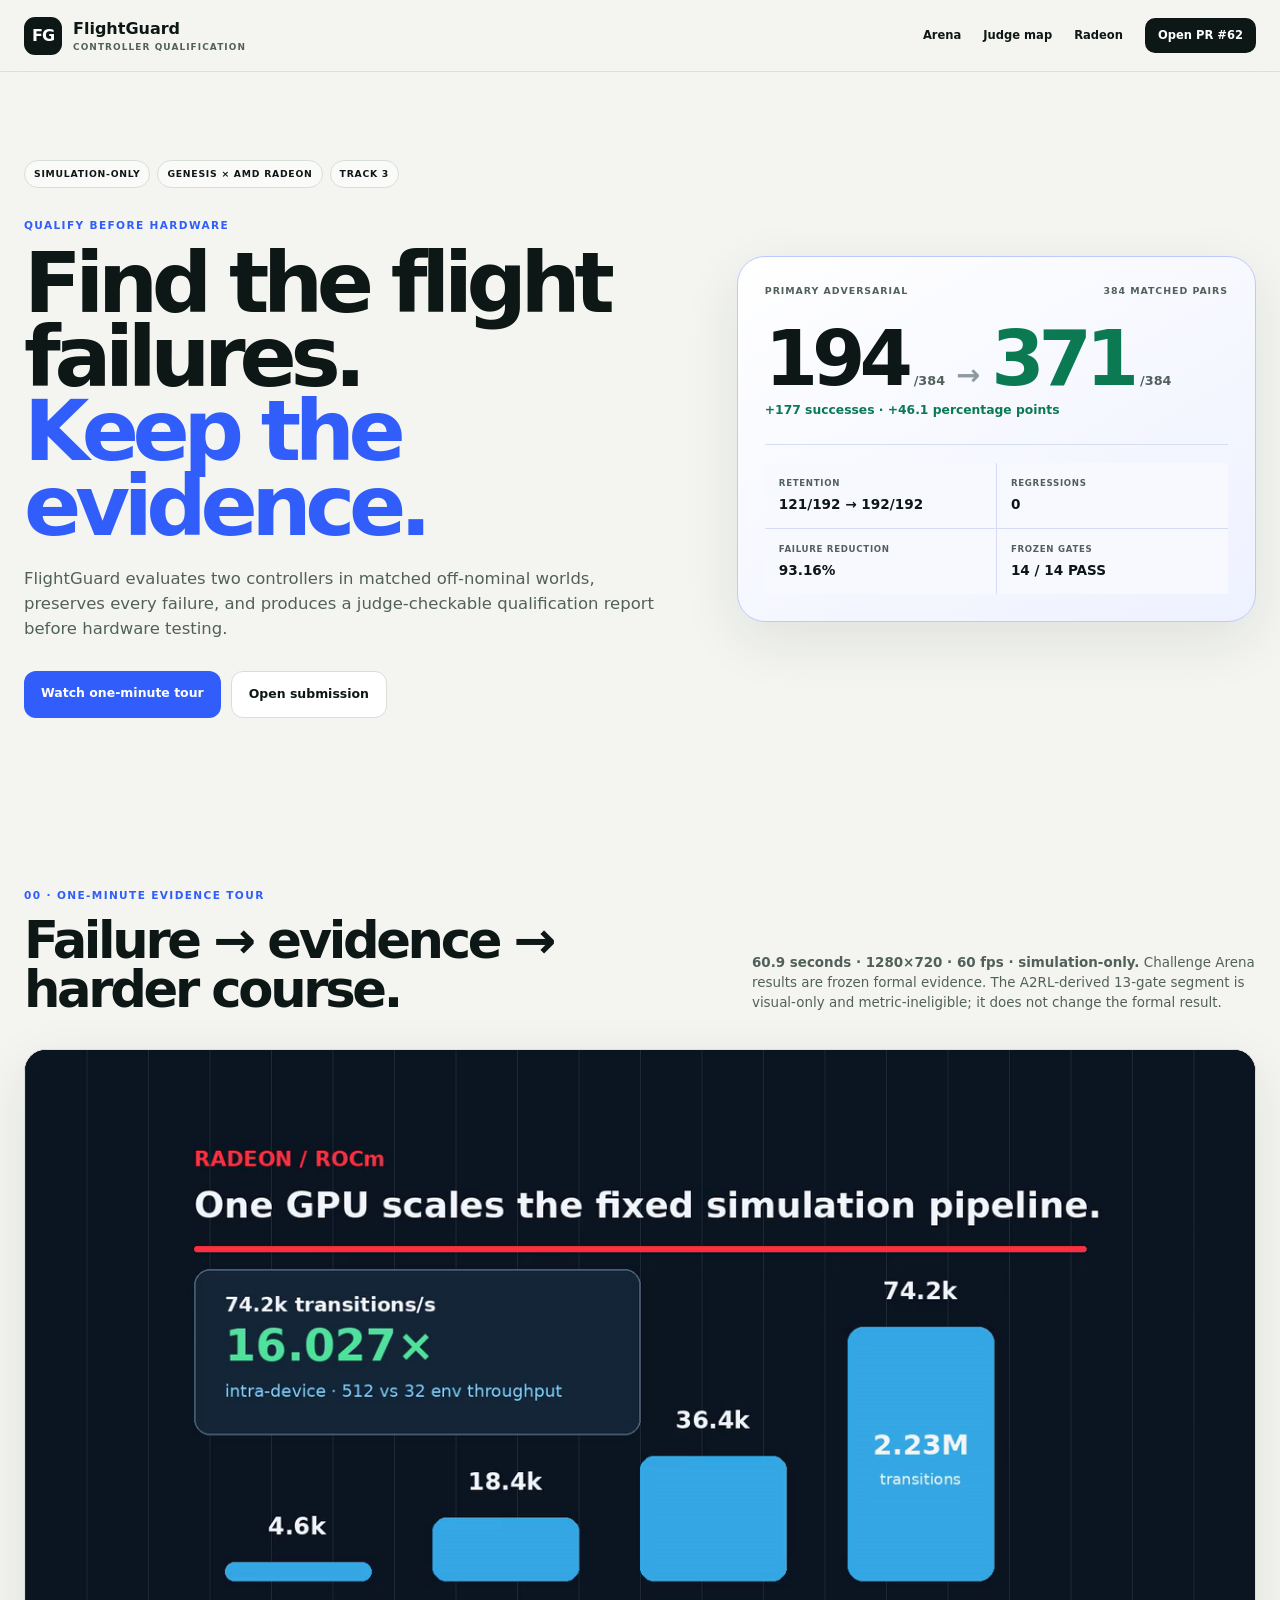
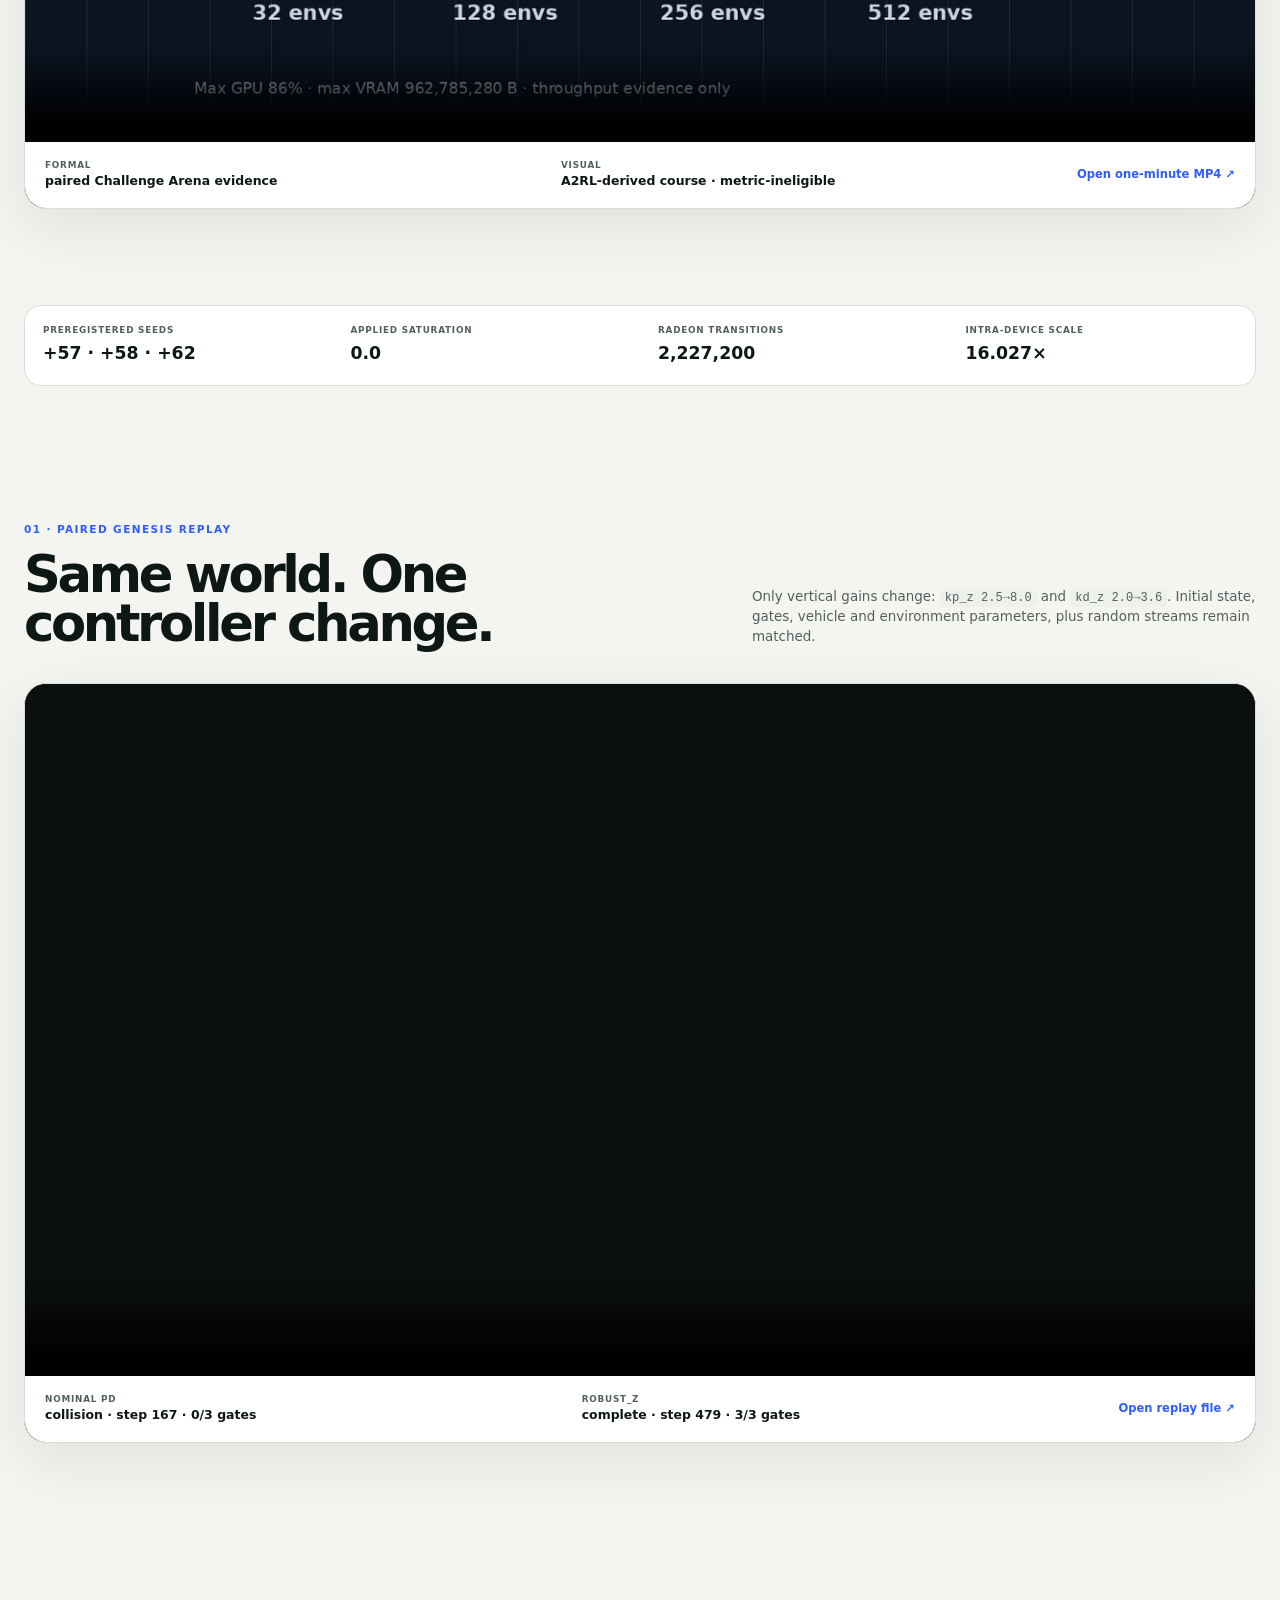
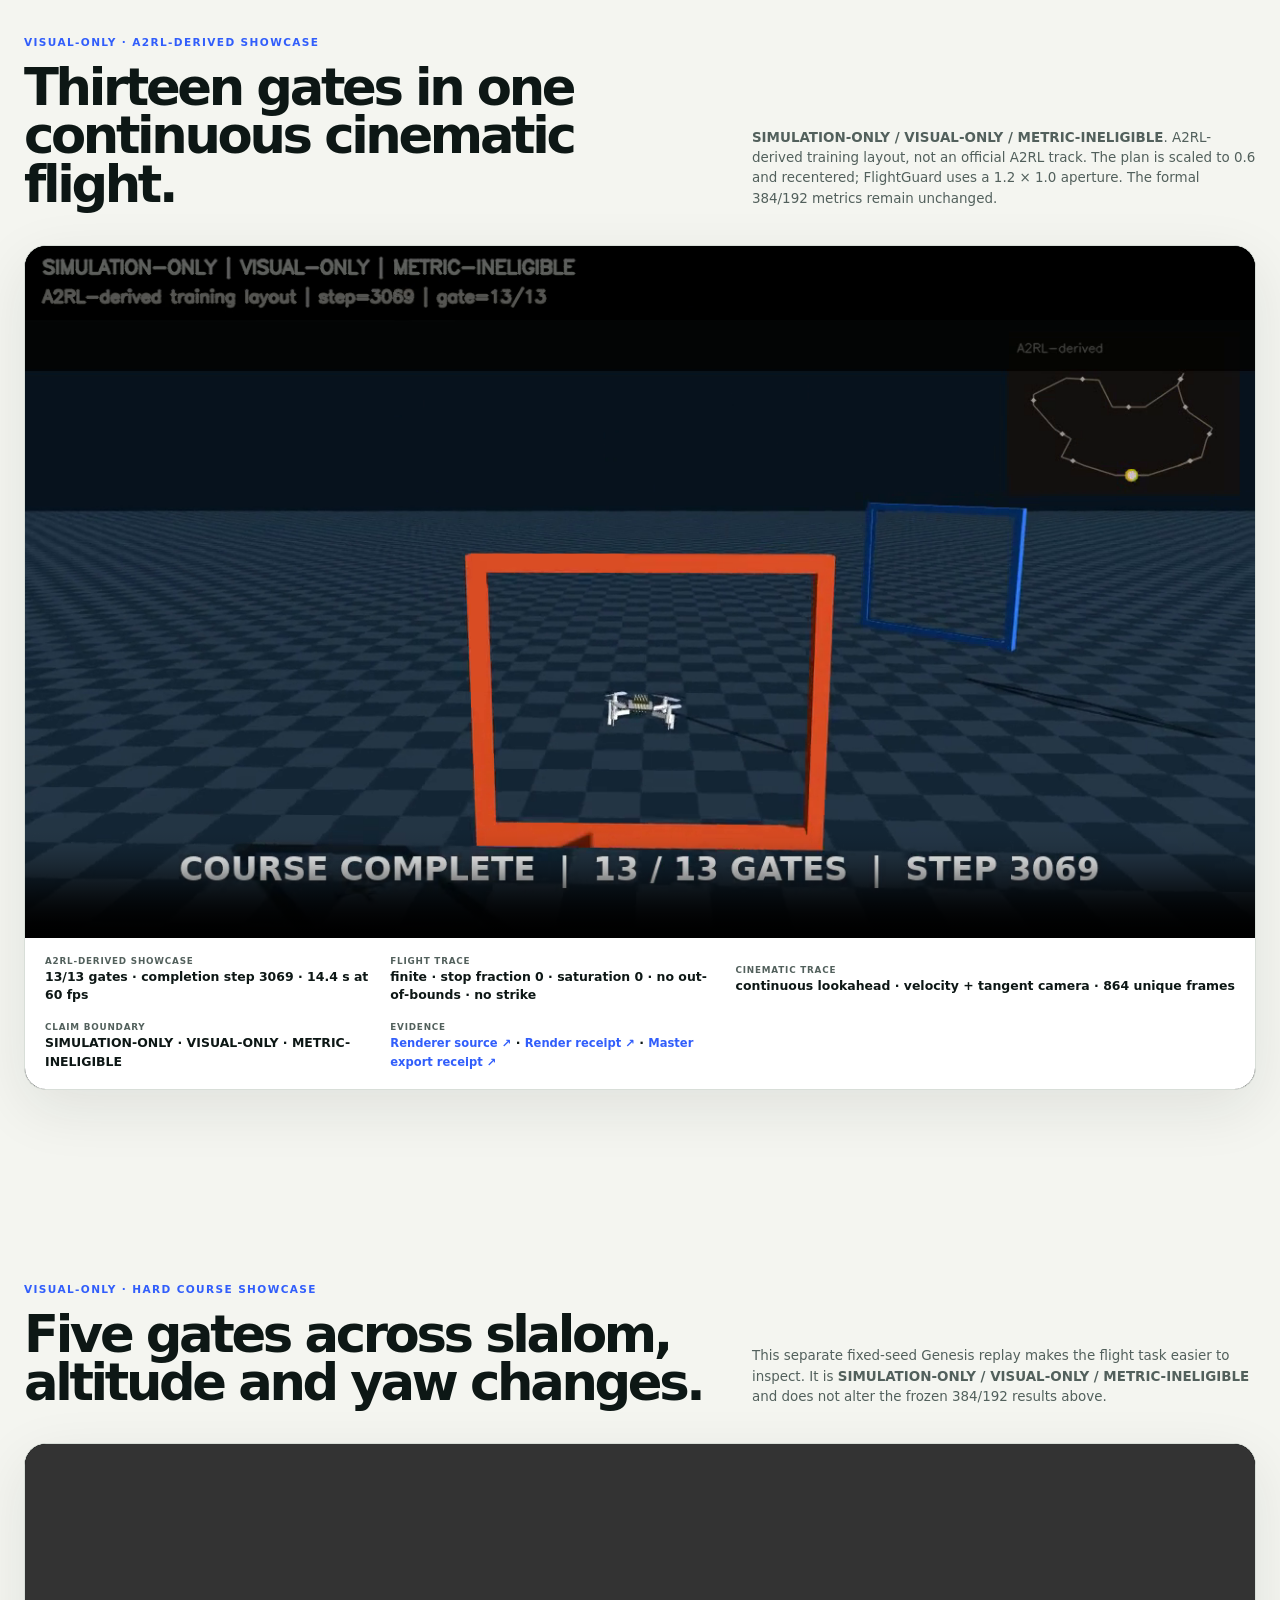
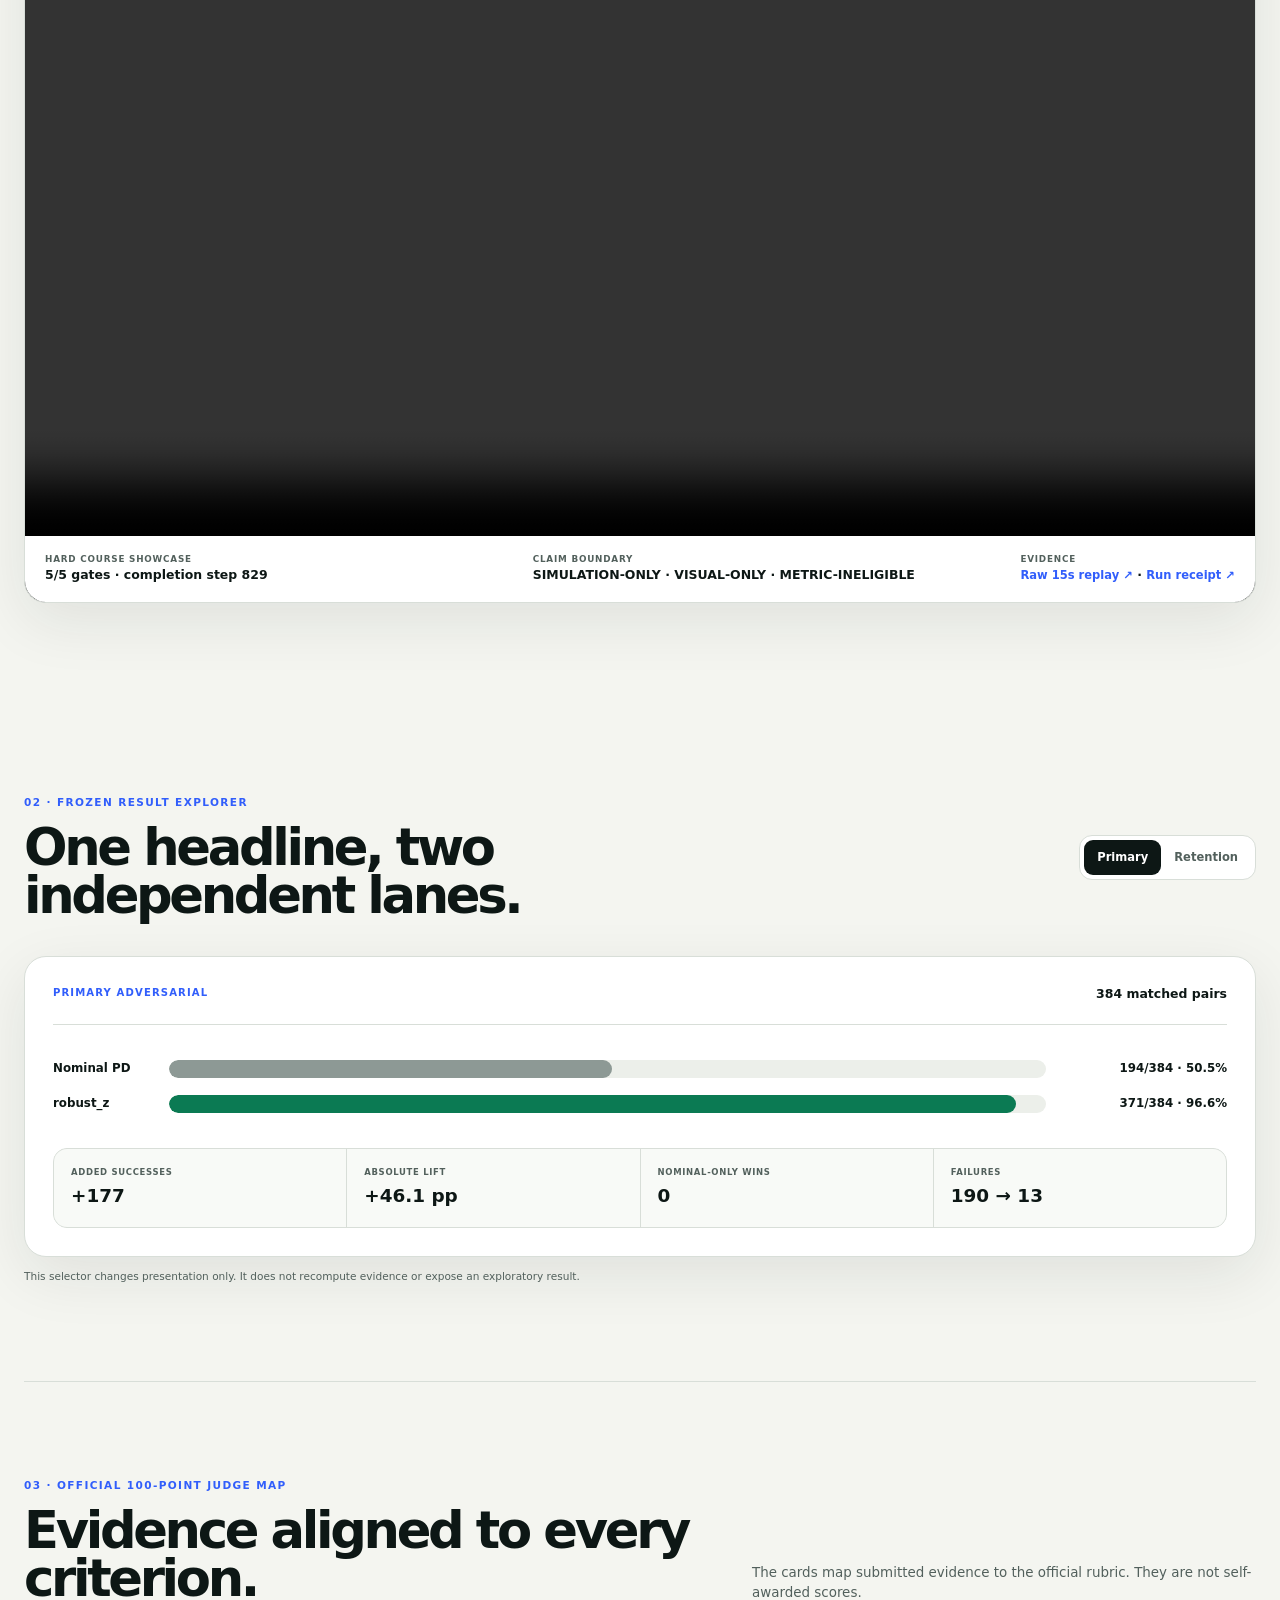
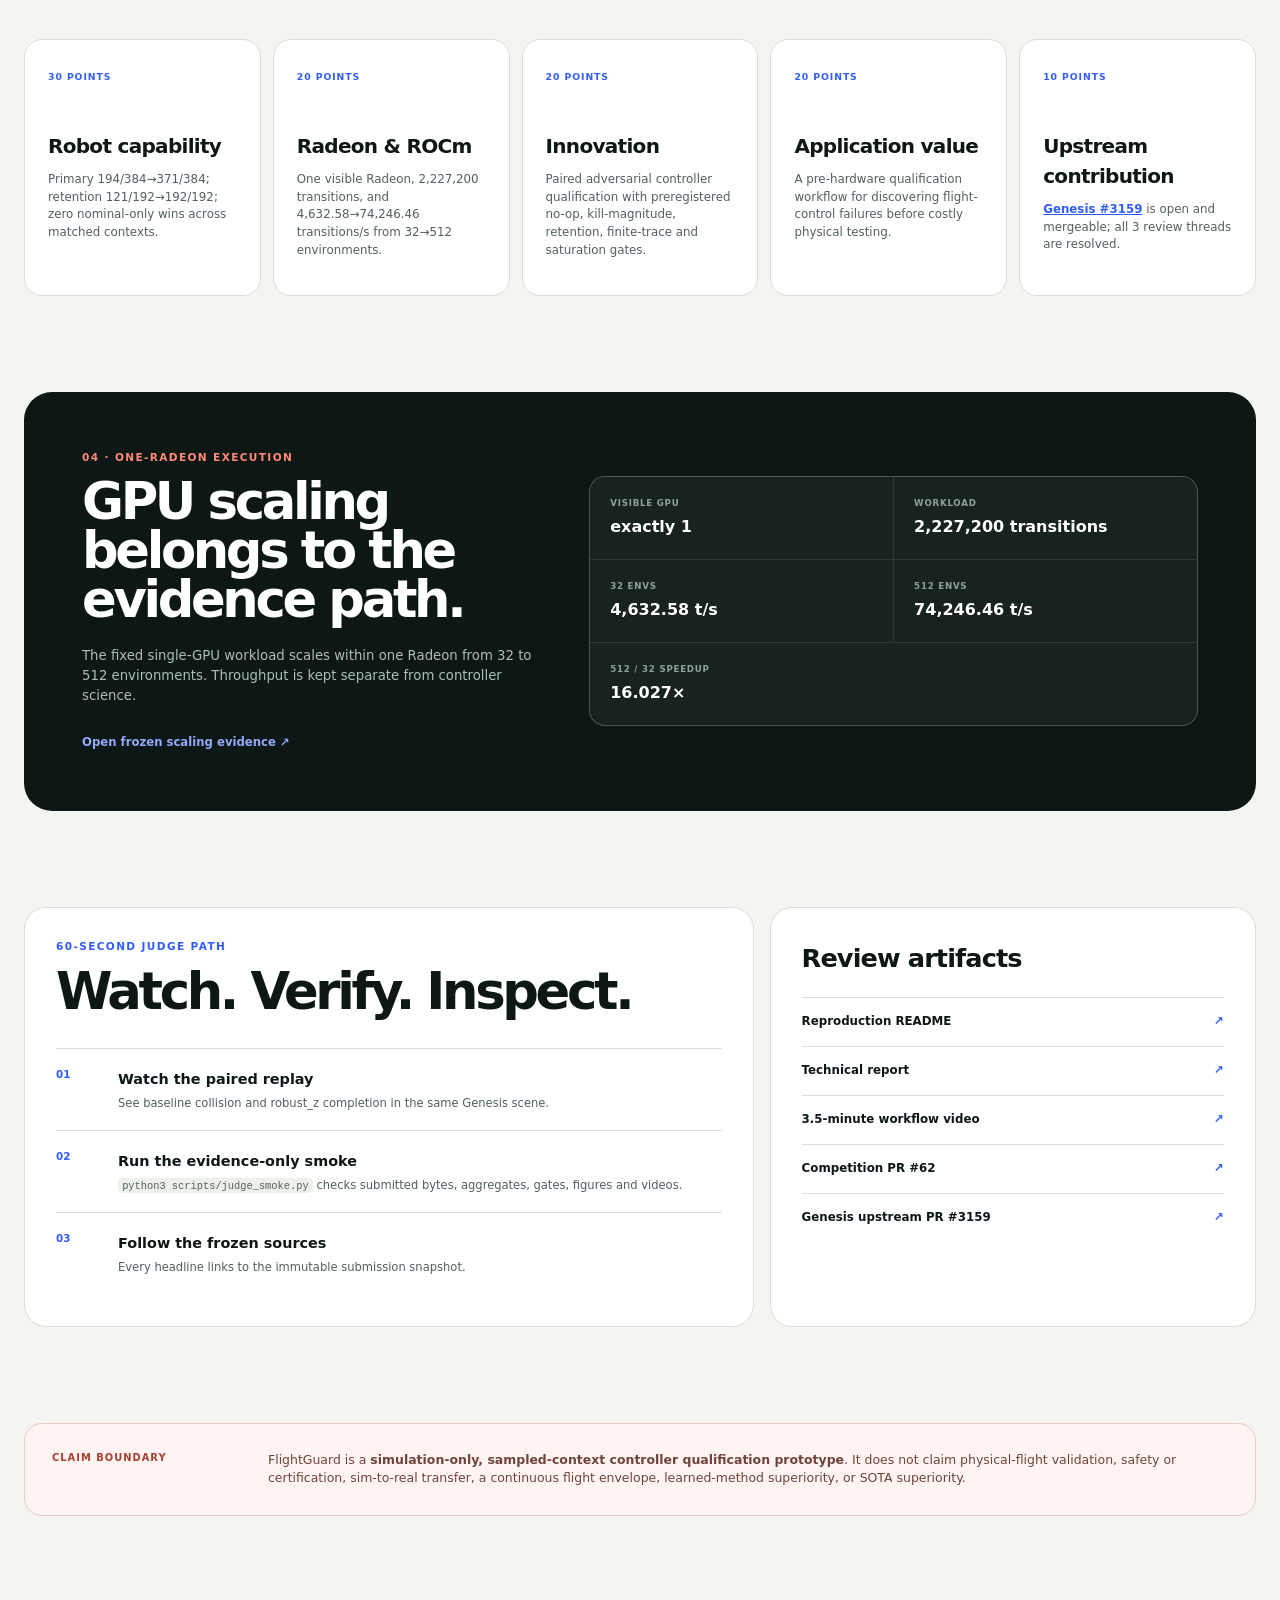
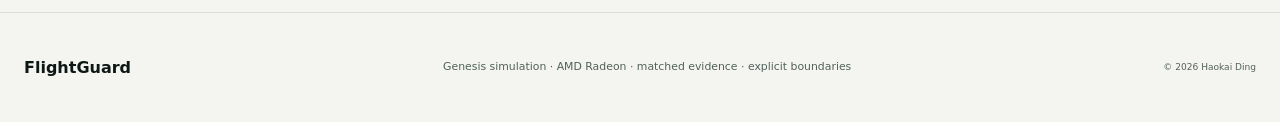
==== index.html @ e44a0277 "Remove tour label overflow and camera judder" ====
<!doctype html>
<html lang="en">
<head>
  <meta charset="utf-8">
  <meta name="viewport" content="width=device-width, initial-scale=1">
  <meta name="description" content="FlightGuard qualifies quadrotor controllers across matched off-nominal Genesis contexts on one AMD Radeon GPU.">
  <meta property="og:title" content="FlightGuard Challenge Arena">
  <meta property="og:description" content="194/384 to 371/384 primary successes, 121/192 to 192/192 retention, zero regressions.">
  <meta property="og:image" content="https://raw.githubusercontent.com/HaokaiDing/Radeon-hackathon-2026-07/8a51eeda5b6d73e1005773e0750f4bd752f0c9ac/submissions/track3-flightguard/submission/figures/challenge-arena-terminal.png">
  <title>FlightGuard Challenge Arena</title>
  <link rel="stylesheet" href="./styles.css">
</head>
<body>
  <header class="topbar">
    <a class="brand" href="#top" aria-label="FlightGuard home">
      <span class="brand-mark">FG</span>
      <span><strong>FlightGuard</strong><small>CONTROLLER QUALIFICATION</small></span>
    </a>
    <nav aria-label="Primary navigation">
      <a href="#arena">Arena</a>
      <a href="#rubric">Judge map</a>
      <a href="#radeon">Radeon</a>
      <a class="nav-cta" href="https://github.com/AMD-DEV-CONTEST/Radeon-hackathon-2026-07/pull/62">Open PR #62</a>
    </nav>
  </header>

  <main id="top">
    <section class="hero">
      <div class="hero-copy">
        <div class="pills">
          <span>SIMULATION-ONLY</span>
          <span>GENESIS × AMD RADEON</span>
          <span>TRACK 3</span>
        </div>
        <p class="eyebrow">QUALIFY BEFORE HARDWARE</p>
        <h1>Find the flight failures.<br><em>Keep the evidence.</em></h1>
        <p class="lede">FlightGuard evaluates two controllers in matched off-nominal worlds, preserves every failure, and produces a judge-checkable qualification report before hardware testing.</p>
        <div class="hero-actions">
          <a class="button primary" href="#evidence-tour">Watch one-minute tour</a>
          <a class="button secondary" href="https://github.com/AMD-DEV-CONTEST/Radeon-hackathon-2026-07/pull/62">Open submission</a>
        </div>
      </div>
      <div class="hero-score" aria-label="Headline Challenge Arena results">
        <div class="score-label"><span>PRIMARY ADVERSARIAL</span><span>384 MATCHED PAIRS</span></div>
        <div class="score-line"><strong>194</strong><span>/384</span><b aria-hidden="true">→</b><strong class="good">371</strong><span>/384</span></div>
        <div class="delta">+177 successes · +46.1 percentage points</div>
        <div class="score-grid">
          <div><span>RETENTION</span><strong>121/192 → 192/192</strong></div>
          <div><span>REGRESSIONS</span><strong>0</strong></div>
          <div><span>FAILURE REDUCTION</span><strong>93.16%</strong></div>
          <div><span>FROZEN GATES</span><strong>14 / 14 PASS</strong></div>
        </div>
      </div>
    </section>

    <section class="section arena" id="evidence-tour">
      <div class="section-head">
        <div><p class="eyebrow">00 · ONE-MINUTE EVIDENCE TOUR</p><h2>Failure → evidence → harder course.</h2></div>
        <p><strong>60.9 seconds · 1280×720 · 60 fps · simulation-only.</strong> Challenge Arena results are frozen formal evidence. The A2RL-derived 13-gate segment is visual-only and metric-ineligible; it does not change the formal result.</p>
      </div>
      <div class="video-shell">
        <video controls playsinline preload="metadata" poster="./flightguard-final-narrative-v6-poster.png">
          <source src="./flightguard-final-narrative-v6.mp4" type="video/mp4">
          Your browser cannot play this video. Use the MP4 link below.
        </video>
        <div class="video-caption">
          <div><span>FORMAL</span><strong>paired Challenge Arena evidence</strong></div>
          <div><span>VISUAL</span><strong>A2RL-derived course · metric-ineligible</strong></div>
          <a href="./flightguard-final-narrative-v6.mp4">Open one-minute MP4 ↗</a>
        </div>
      </div>
    </section>

    <section class="proof-strip" aria-label="Evidence summary">
      <div><span>PREREGISTERED SEEDS</span><strong>+57 · +58 · +62</strong></div>
      <div><span>APPLIED SATURATION</span><strong>0.0</strong></div>
      <div><span>RADEON TRANSITIONS</span><strong>2,227,200</strong></div>
      <div><span>INTRA-DEVICE SCALE</span><strong>16.027×</strong></div>
    </section>

    <section class="section arena" id="arena">
      <div class="section-head">
        <div><p class="eyebrow">01 · PAIRED GENESIS REPLAY</p><h2>Same world. One controller change.</h2></div>
        <p>Only vertical gains change: <code>kp_z 2.5→8.0</code> and <code>kd_z 2.0→3.6</code>. Initial state, gates, vehicle and environment parameters, plus random streams remain matched.</p>
      </div>
      <div class="video-shell">
        <video controls preload="metadata" poster="https://raw.githubusercontent.com/HaokaiDing/Radeon-hackathon-2026-07/8a51eeda5b6d73e1005773e0750f4bd752f0c9ac/submissions/track3-flightguard/submission/figures/challenge-arena-terminal.png">
          <source src="https://haokaiding.github.io/Radeon-hackathon-2026-07/flightguard-challenge-arena-v1-web.mp4" type="video/mp4">
          Your browser cannot play this video. Use the replay link below.
        </video>
        <div class="video-caption">
          <div><span>NOMINAL PD</span><strong>collision · step 167 · 0/3 gates</strong></div>
          <div><span>ROBUST_Z</span><strong>complete · step 479 · 3/3 gates</strong></div>
          <a href="https://github.com/HaokaiDing/Radeon-hackathon-2026-07/blob/8a51eeda5b6d73e1005773e0750f4bd752f0c9ac/submissions/track3-flightguard/submission/flightguard-challenge-arena-v1.mp4">Open replay file ↗</a>
        </div>
      </div>
    </section>

    <section class="section arena" id="a2rl-derived-showcase">
      <div class="section-head">
        <div><p class="eyebrow">VISUAL-ONLY · A2RL-DERIVED SHOWCASE</p><h2>Thirteen gates in one continuous cinematic flight.</h2></div>
        <p><strong>SIMULATION-ONLY / VISUAL-ONLY / METRIC-INELIGIBLE</strong>. A2RL-derived training layout, not an official A2RL track. The plan is scaled to 0.6 and recentered; FlightGuard uses a 1.2 × 1.0 aperture. The formal 384/192 metrics remain unchanged.</p>
      </div>
      <div class="video-shell">
        <video controls preload="metadata" poster="flightguard-a2rl-course-visual-v3-cinematic-poster.png?v=3918af4f0895">
          <source src="flightguard-a2rl-course-visual-v3-cinematic.mp4?v=125d0740a408" type="video/mp4">
          Your browser cannot play this video. Use the evidence links below.
        </video>
        <div class="video-caption">
          <div><span>A2RL-DERIVED SHOWCASE</span><strong>13/13 gates · completion step 3069 · 14.4 s at 60 fps</strong></div>
          <div><span>FLIGHT TRACE</span><strong>finite · stop fraction 0 · saturation 0 · no out-of-bounds · no strike</strong></div>
          <div><span>CINEMATIC TRACE</span><strong>continuous lookahead · velocity + tangent camera · 864 unique frames</strong></div>
          <div><span>CLAIM BOUNDARY</span><strong>SIMULATION-ONLY · VISUAL-ONLY · METRIC-INELIGIBLE</strong></div>
          <div><span>EVIDENCE</span><strong><a href="https://github.com/HaokaiDing/Radeon-hackathon-2026-07/blob/track3-faultfork/submissions/track3-flightguard/scripts/render_a2rl_cinematic_course_amd.py">Renderer source ↗</a> · <a href="https://github.com/HaokaiDing/Radeon-hackathon-2026-07/blob/track3-faultfork/submissions/track3-flightguard/submission/evidence/a2rl-course-visual-v3-render.json">Render receipt ↗</a> · <a href="https://github.com/HaokaiDing/Radeon-hackathon-2026-07/blob/track3-faultfork/submissions/track3-flightguard/submission/evidence/a2rl-course-visual-v3-master-export.json">Master export receipt ↗</a></strong></div>
        </div>
      </div>
    </section>

    <section class="section arena" id="hard-course">
      <div class="section-head">
        <div><p class="eyebrow">VISUAL-ONLY · HARD COURSE SHOWCASE</p><h2>Five gates across slalom, altitude and yaw changes.</h2></div>
        <p>This separate fixed-seed Genesis replay makes the flight task easier to inspect. It is <strong>SIMULATION-ONLY / VISUAL-ONLY / METRIC-INELIGIBLE</strong> and does not alter the frozen 384/192 results above.</p>
      </div>
      <div class="video-shell">
        <video controls preload="metadata">
          <source src="flightguard-genesis-hard-course-visual-v1-web.mp4?v=da1ffea35a8d" type="video/mp4">
          Your browser cannot play this video. Use the evidence links below.
        </video>
        <div class="video-caption">
          <div><span>HARD COURSE SHOWCASE</span><strong>5/5 gates · completion step 829</strong></div>
          <div><span>CLAIM BOUNDARY</span><strong>SIMULATION-ONLY · VISUAL-ONLY · METRIC-INELIGIBLE</strong></div>
          <div><span>EVIDENCE</span><strong><a href="https://github.com/HaokaiDing/Radeon-hackathon-2026-07/blob/2b21e8d7dd794436e5e4c1a4bd920dc09bd9185d/submissions/track3-flightguard/submission/flightguard-genesis-hard-course-visual-v1.mp4">Raw 15s replay ↗</a> · <a href="https://github.com/HaokaiDing/Radeon-hackathon-2026-07/blob/2b21e8d7dd794436e5e4c1a4bd920dc09bd9185d/submissions/track3-flightguard/submission/evidence/hard-course-visual-v1.json">Run receipt ↗</a></strong></div>
        </div>
      </div>
    </section>

    <section class="section results">
      <div class="section-head compact">
        <div><p class="eyebrow">02 · FROZEN RESULT EXPLORER</p><h2>One headline, two independent lanes.</h2></div>
        <div class="toggle" role="group" aria-label="Choose result lane">
          <button class="is-active" type="button" data-lane="primary">Primary</button>
          <button type="button" data-lane="retention">Retention</button>
        </div>
      </div>
      <div class="result-panel" aria-live="polite">
        <div class="result-title"><span id="lane-name">PRIMARY ADVERSARIAL</span><strong id="lane-contexts">384 matched pairs</strong></div>
        <div class="bar-group">
          <div class="bar-row"><span>Nominal PD</span><div class="bar"><i id="baseline-bar" style="width:50.5%"></i></div><strong id="baseline-value">194/384 · 50.5%</strong></div>
          <div class="bar-row candidate"><span>robust_z</span><div class="bar"><i id="candidate-bar" style="width:96.6%"></i></div><strong id="candidate-value">371/384 · 96.6%</strong></div>
        </div>
        <div class="result-facts">
          <div><span>ADDED SUCCESSES</span><strong id="added-value">+177</strong></div>
          <div><span>ABSOLUTE LIFT</span><strong id="lift-value">+46.1 pp</strong></div>
          <div><span>NOMINAL-ONLY WINS</span><strong id="regression-value">0</strong></div>
          <div><span>FAILURES</span><strong id="failure-value">190 → 13</strong></div>
        </div>
      </div>
      <p class="method-note">This selector changes presentation only. It does not recompute evidence or expose an exploratory result.</p>
    </section>

    <section class="section rubric" id="rubric">
      <div class="section-head">
        <div><p class="eyebrow">03 · OFFICIAL 100-POINT JUDGE MAP</p><h2>Evidence aligned to every criterion.</h2></div>
        <p>The cards map submitted evidence to the official rubric. They are not self-awarded scores.</p>
      </div>
      <div class="rubric-grid">
        <article><span>30 POINTS</span><h3>Robot capability</h3><p>Primary 194/384→371/384; retention 121/192→192/192; zero nominal-only wins across matched contexts.</p></article>
        <article><span>20 POINTS</span><h3>Radeon & ROCm</h3><p>One visible Radeon, 2,227,200 transitions, and 4,632.58→74,246.46 transitions/s from 32→512 environments.</p></article>
        <article><span>20 POINTS</span><h3>Innovation</h3><p>Paired adversarial controller qualification with preregistered no-op, kill-magnitude, retention, finite-trace and saturation gates.</p></article>
        <article><span>20 POINTS</span><h3>Application value</h3><p>A pre-hardware qualification workflow for discovering flight-control failures before costly physical testing.</p></article>
        <article><span>10 POINTS</span><h3>Upstream contribution</h3><p><a href="https://github.com/Genesis-Embodied-AI/genesis-world/pull/3159">Genesis #3159</a> is open and mergeable; all 3 review threads are resolved.</p></article>
      </div>
    </section>

    <section class="section radeon" id="radeon">
      <div class="radeon-copy">
        <p class="eyebrow">04 · ONE-RADEON EXECUTION</p>
        <h2>GPU scaling belongs to the evidence path.</h2>
        <p>The fixed single-GPU workload scales within one Radeon from 32 to 512 environments. Throughput is kept separate from controller science.</p>
        <a class="text-link" href="https://github.com/HaokaiDing/Radeon-hackathon-2026-07/blob/8a51eeda5b6d73e1005773e0750f4bd752f0c9ac/submissions/track3-flightguard/submission/evidence/radeon-formal-scaling.json">Open frozen scaling evidence ↗</a>
      </div>
      <div class="radeon-grid">
        <div><span>VISIBLE GPU</span><strong>exactly 1</strong></div>
        <div><span>WORKLOAD</span><strong>2,227,200 transitions</strong></div>
        <div><span>32 ENVS</span><strong>4,632.58 t/s</strong></div>
        <div><span>512 ENVS</span><strong>74,246.46 t/s</strong></div>
        <div class="wide"><span>512 / 32 SPEEDUP</span><strong>16.027×</strong></div>
      </div>
    </section>

    <section class="section judge">
      <div class="judge-card">
        <p class="eyebrow">60-SECOND JUDGE PATH</p>
        <h2>Watch. Verify. Inspect.</h2>
        <ol>
          <li><span>01</span><div><strong>Watch the paired replay</strong><p>See baseline collision and robust_z completion in the same Genesis scene.</p></div></li>
          <li><span>02</span><div><strong>Run the evidence-only smoke</strong><p><code>python3 scripts/judge_smoke.py</code> checks submitted bytes, aggregates, gates, figures and videos.</p></div></li>
          <li><span>03</span><div><strong>Follow the frozen sources</strong><p>Every headline links to the immutable submission snapshot.</p></div></li>
        </ol>
      </div>
      <div class="links-card">
        <h3>Review artifacts</h3>
        <a href="https://github.com/HaokaiDing/Radeon-hackathon-2026-07/blob/8a51eeda5b6d73e1005773e0750f4bd752f0c9ac/submissions/track3-flightguard/README.md"><span>Reproduction README</span><b>↗</b></a>
        <a href="https://github.com/HaokaiDing/Radeon-hackathon-2026-07/blob/8a51eeda5b6d73e1005773e0750f4bd752f0c9ac/submissions/track3-flightguard/docs/technical-report.md"><span>Technical report</span><b>↗</b></a>
        <a href="https://github.com/HaokaiDing/Radeon-hackathon-2026-07/blob/8a51eeda5b6d73e1005773e0750f4bd752f0c9ac/submissions/track3-flightguard/submission/flightguard-challenge-arena-workflow-demo-v3.mp4"><span>3.5-minute workflow video</span><b>↗</b></a>
        <a href="https://github.com/AMD-DEV-CONTEST/Radeon-hackathon-2026-07/pull/62"><span>Competition PR #62</span><b>↗</b></a>
        <a href="https://github.com/Genesis-Embodied-AI/genesis-world/pull/3159"><span>Genesis upstream PR #3159</span><b>↗</b></a>
      </div>
    </section>

    <section class="boundary">
      <span>CLAIM BOUNDARY</span>
      <p>FlightGuard is a <strong>simulation-only, sampled-context controller qualification prototype</strong>. It does not claim physical-flight validation, safety or certification, sim-to-real transfer, a continuous flight envelope, learned-method superiority, or SOTA superiority.</p>
    </section>
  </main>

  <footer><strong>FlightGuard</strong><span>Genesis simulation · AMD Radeon · matched evidence · explicit boundaries</span><small>© <span id="year">2026</span> Haokai Ding</small></footer>
  <script src="./app.js"></script>
</body>
</html>
---- styles.css ----
:root {
  --ink:#0d1715; --muted:#52605c; --paper:#f4f5f0; --card:#fff;
  --line:#d8ded8; --blue:#315efb; --blue-soft:#e7ecff;
  --green:#0b7a53; --green-soft:#dff5e9; --coral:#eb5a46;
  --radius:22px; --shadow:0 18px 60px rgba(18,36,31,.09);
}
*{box-sizing:border-box}
html{scroll-behavior:smooth}
body{margin:0;background:var(--paper);color:var(--ink);font-family:Inter,ui-sans-serif,system-ui,-apple-system,BlinkMacSystemFont,"Segoe UI",sans-serif;line-height:1.5}
a{color:inherit}
.topbar{position:sticky;z-index:20;top:0;display:flex;align-items:center;justify-content:space-between;min-height:72px;padding:0 max(24px,calc((100vw - 1240px)/2));border-bottom:1px solid rgba(13,23,21,.1);background:rgba(244,245,240,.9);backdrop-filter:blur(18px)}
.brand{display:flex;gap:11px;align-items:center;text-decoration:none}
.brand-mark{display:grid;width:38px;height:38px;place-items:center;border-radius:11px;background:var(--ink);color:#fff;font-weight:900;letter-spacing:-.06em}
.brand strong,.brand small{display:block}.brand small{color:var(--muted);font-size:.56rem;font-weight:800;letter-spacing:.12em}
nav{display:flex;gap:22px;align-items:center}nav a{text-decoration:none;font-size:.72rem;font-weight:750}
.nav-cta{padding:9px 13px;border-radius:10px;background:var(--ink);color:#fff}
main{overflow:hidden}
.hero{display:grid;grid-template-columns:1.12fr .88fr;gap:52px;align-items:center;width:min(1240px,calc(100% - 48px));min-height:660px;margin:auto;padding:88px 0 74px}
.pills{display:flex;flex-wrap:wrap;gap:7px;margin-bottom:30px}.pills span{padding:6px 9px;border:1px solid var(--line);border-radius:999px;background:rgba(255,255,255,.56);font-size:.58rem;font-weight:850;letter-spacing:.08em}
.eyebrow{margin:0 0 12px;color:var(--blue);font-size:.66rem;font-weight:900;letter-spacing:.13em}
h1,h2,h3,p{margin-top:0}h1{max-width:850px;margin-bottom:24px;font-size:clamp(3.5rem,6.6vw,6.8rem);letter-spacing:-.075em;line-height:.88}h1 em{color:var(--blue);font-style:normal}
h2{margin-bottom:0;font-size:clamp(2.25rem,4vw,4.5rem);letter-spacing:-.065em;line-height:.95}h3{letter-spacing:-.035em}
.lede{max-width:640px;color:var(--muted);font-size:1.03rem}.hero-actions{display:flex;flex-wrap:wrap;gap:10px;margin-top:30px}.button{padding:13px 17px;border-radius:12px;text-decoration:none;font-size:.78rem;font-weight:850}.primary{background:var(--blue);color:#fff}.secondary{border:1px solid var(--line);background:#fff}
.hero-score{padding:27px;border:1px solid #bdc8ff;border-radius:28px;background:linear-gradient(150deg,#fff,#eef1ff);box-shadow:var(--shadow)}
.score-label{display:flex;justify-content:space-between;color:var(--muted);font-size:.59rem;font-weight:850;letter-spacing:.1em}
.score-line{display:flex;gap:7px;align-items:baseline;margin:30px 0 4px}.score-line strong{font-size:clamp(3.4rem,6vw,5.5rem);letter-spacing:-.08em;line-height:.8}.score-line span{color:var(--muted);font-size:.8rem;font-weight:800}.score-line b{margin:0 4px;color:#8f9aa0;font-size:1.8rem}.score-line .good{color:var(--green)}
.delta{padding-bottom:24px;border-bottom:1px solid #d7dcf5;color:var(--green);font-size:.77rem;font-weight:850}.score-grid{display:grid;grid-template-columns:1fr 1fr;gap:1px;margin-top:18px;background:#d7dcf5}.score-grid div{padding:14px;background:#f8f9ff}.score-grid span,.score-grid strong{display:block}.score-grid span{color:var(--muted);font-size:.54rem;font-weight:850;letter-spacing:.08em}.score-grid strong{margin-top:4px;font-size:.85rem}
.proof-strip{display:grid;grid-template-columns:repeat(4,1fr);width:min(1240px,calc(100% - 48px));margin:0 auto 40px;overflow:hidden;border:1px solid var(--line);border-radius:17px;background:var(--line)}.proof-strip div{padding:18px;background:#fff}.proof-strip span,.proof-strip strong{display:block}.proof-strip span{color:var(--muted);font-size:.55rem;font-weight:850;letter-spacing:.09em}.proof-strip strong{margin-top:4px;font-size:1.08rem}
.section{width:min(1240px,calc(100% - 48px));margin:auto;padding:96px 0}.section-head{display:grid;grid-template-columns:1.15fr .85fr;gap:46px;align-items:end;margin-bottom:36px}.section-head>p{margin:0;color:var(--muted);font-size:.84rem}.section-head.compact{align-items:center}
.video-shell{overflow:hidden;border:1px solid var(--line);border-radius:var(--radius);background:#111;box-shadow:var(--shadow)}video{display:block;width:100%;aspect-ratio:16/9;background:#0b0f0e}.video-caption{display:grid;grid-template-columns:1fr 1fr auto;gap:16px;align-items:center;padding:17px 20px;background:#fff}.video-caption span,.video-caption strong{display:block}.video-caption span{color:var(--muted);font-size:.55rem;font-weight:850;letter-spacing:.09em}.video-caption strong{font-size:.78rem}.video-caption a{color:var(--blue);font-size:.72rem;font-weight:850;text-decoration:none}
.toggle{display:flex;justify-self:end;padding:4px;border:1px solid var(--line);border-radius:13px;background:#fff}.toggle button{padding:9px 13px;border:0;border-radius:9px;background:transparent;color:var(--muted);cursor:pointer;font:inherit;font-size:.72rem;font-weight:850}.toggle button.is-active{background:var(--ink);color:#fff}
.result-panel{padding:28px;border:1px solid var(--line);border-radius:var(--radius);background:#fff;box-shadow:var(--shadow)}.result-title{display:flex;justify-content:space-between;padding-bottom:20px;border-bottom:1px solid var(--line)}.result-title span{color:var(--blue);font-size:.63rem;font-weight:900;letter-spacing:.11em}.result-title strong{font-size:.78rem}
.bar-group{display:grid;gap:17px;padding:35px 0}.bar-row{display:grid;grid-template-columns:100px 1fr 165px;gap:16px;align-items:center}.bar-row>span{font-size:.74rem;font-weight:800}.bar-row>strong{text-align:right;font-size:.74rem}.bar{height:18px;overflow:hidden;border-radius:999px;background:#ecefea}.bar i{display:block;height:100%;border-radius:inherit;background:#8d9995;transition:width .3s ease}.bar-row.candidate i{background:var(--green)}
.result-facts{display:grid;grid-template-columns:repeat(4,1fr);gap:1px;overflow:hidden;border:1px solid var(--line);border-radius:14px;background:var(--line)}.result-facts div{padding:17px;background:#f8faf7}.result-facts span,.result-facts strong{display:block}.result-facts span{color:var(--muted);font-size:.53rem;font-weight:850;letter-spacing:.08em}.result-facts strong{margin-top:4px;font-size:1.15rem}.method-note{margin:12px 0 0;color:var(--muted);font-size:.66rem}
.rubric{border-top:1px solid var(--line)}.rubric-grid{display:grid;grid-template-columns:repeat(10,1fr);gap:12px}.rubric-grid article{grid-column:span 2;min-height:255px;padding:23px;border:1px solid var(--line);border-radius:18px;background:#fff}.rubric-grid span{color:var(--blue);font-size:.58rem;font-weight:900;letter-spacing:.1em}.rubric-grid h3{margin:44px 0 10px;font-size:1.25rem}.rubric-grid p{color:var(--muted);font-size:.74rem}.rubric-grid a{color:var(--blue);font-weight:800}
.radeon{display:grid;grid-template-columns:.86fr 1.14fr;gap:48px;align-items:center;padding:58px;border-radius:28px;background:var(--ink);color:#fff}.radeon .eyebrow{color:#ff8b76}.radeon-copy>p:not(.eyebrow){margin:23px 0;color:#aebeba;font-size:.83rem}.text-link{color:#92aafa;font-size:.73rem;font-weight:850;text-decoration:none}.radeon-grid{display:grid;grid-template-columns:1fr 1fr;gap:1px;overflow:hidden;border:1px solid rgba(255,255,255,.15);border-radius:16px;background:rgba(255,255,255,.14)}.radeon-grid div{padding:20px;background:#182320}.radeon-grid .wide{grid-column:1/-1}.radeon-grid span,.radeon-grid strong{display:block}.radeon-grid span{color:#8fa19c;font-size:.54rem;font-weight:850;letter-spacing:.09em}.radeon-grid strong{margin-top:5px;font-size:1rem}
.judge{display:grid;grid-template-columns:1.2fr .8fr;gap:16px}.judge-card,.links-card{padding:31px;border:1px solid var(--line);border-radius:var(--radius);background:#fff}.judge-card ol{display:grid;gap:0;margin:32px 0 0;padding:0;list-style:none}.judge-card li{display:grid;grid-template-columns:48px 1fr;gap:14px;padding:18px 0;border-top:1px solid var(--line)}.judge-card li>span{color:var(--blue);font-size:.65rem;font-weight:900}.judge-card li strong{font-size:.9rem}.judge-card li p{margin:4px 0 0;color:var(--muted);font-size:.72rem}.links-card{display:flex;flex-direction:column}.links-card h3{margin-bottom:20px;font-size:1.6rem}.links-card a{display:flex;justify-content:space-between;padding:15px 0;border-top:1px solid var(--line);font-size:.74rem;font-weight:800;text-decoration:none}.links-card b{color:var(--blue)}
.boundary{display:grid;grid-template-columns:180px 1fr;gap:36px;width:min(1240px,calc(100% - 48px));margin:0 auto 96px;padding:27px;border:1px solid #ecc9c2;border-radius:18px;background:#fff4f1}.boundary>span{color:#a74132;font-size:.62rem;font-weight:900;letter-spacing:.1em}.boundary p{margin:0;color:#6f443c;font-size:.78rem}
footer{display:flex;gap:24px;align-items:center;justify-content:space-between;min-height:110px;padding:0 max(24px,calc((100vw - 1240px)/2));border-top:1px solid var(--line);color:var(--muted);font-size:.68rem}footer strong{color:var(--ink);font-size:1rem}
code{padding:.15em .4em;border-radius:5px;background:#edf0eb;font-family:ui-monospace,SFMono-Regular,Menlo,monospace;font-size:.9em}
@media(max-width:980px){.hero,.section-head,.radeon{grid-template-columns:1fr}.hero{gap:34px}.rubric-grid{grid-template-columns:repeat(2,1fr)}.rubric-grid article{grid-column:auto}.proof-strip{grid-template-columns:1fr 1fr}.radeon{padding:38px}.video-caption{grid-template-columns:1fr 1fr}.video-caption a{grid-column:1/-1}.judge{grid-template-columns:1fr}}
@media(max-width:680px){.topbar{position:static;padding:15px 18px}.topbar nav>a:not(.nav-cta){display:none}.hero,.section,.proof-strip,.boundary{width:min(100% - 28px,1240px)}.hero{min-height:auto;padding:65px 0 48px}h1{font-size:clamp(3.1rem,16vw,5rem)}.score-line strong{font-size:3.3rem}.score-grid,.proof-strip,.result-facts,.rubric-grid,.radeon-grid{grid-template-columns:1fr}.video-caption,.judge,.boundary{grid-template-columns:1fr}.bar-row{grid-template-columns:82px 1fr}.bar-row>strong{grid-column:2;text-align:left}.section{padding:70px 0}.radeon{padding:26px}.rubric-grid article{min-height:210px}.rubric-grid h3{margin-top:25px}.result-title{display:grid;gap:5px}footer{display:grid;padding:28px 18px}}
@media(prefers-reduced-motion:reduce){*{scroll-behavior:auto!important;transition:none!important}}
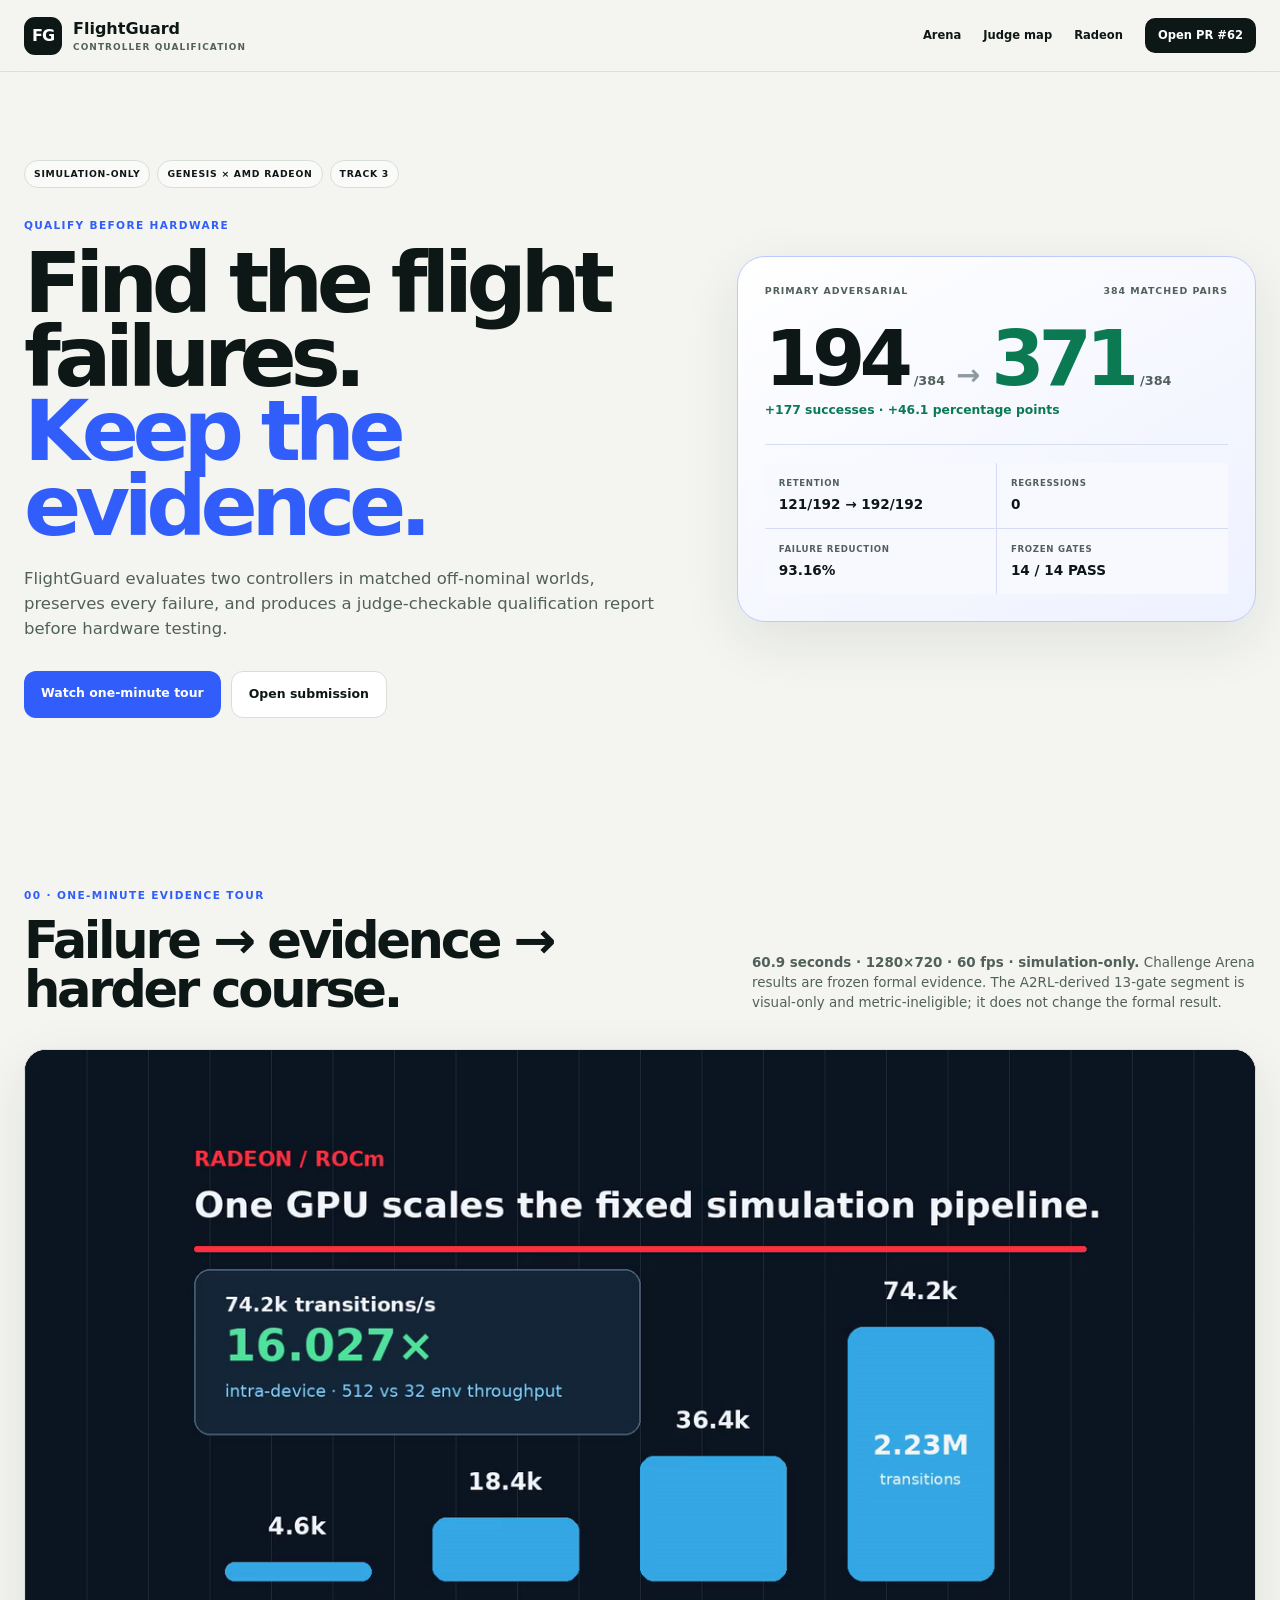
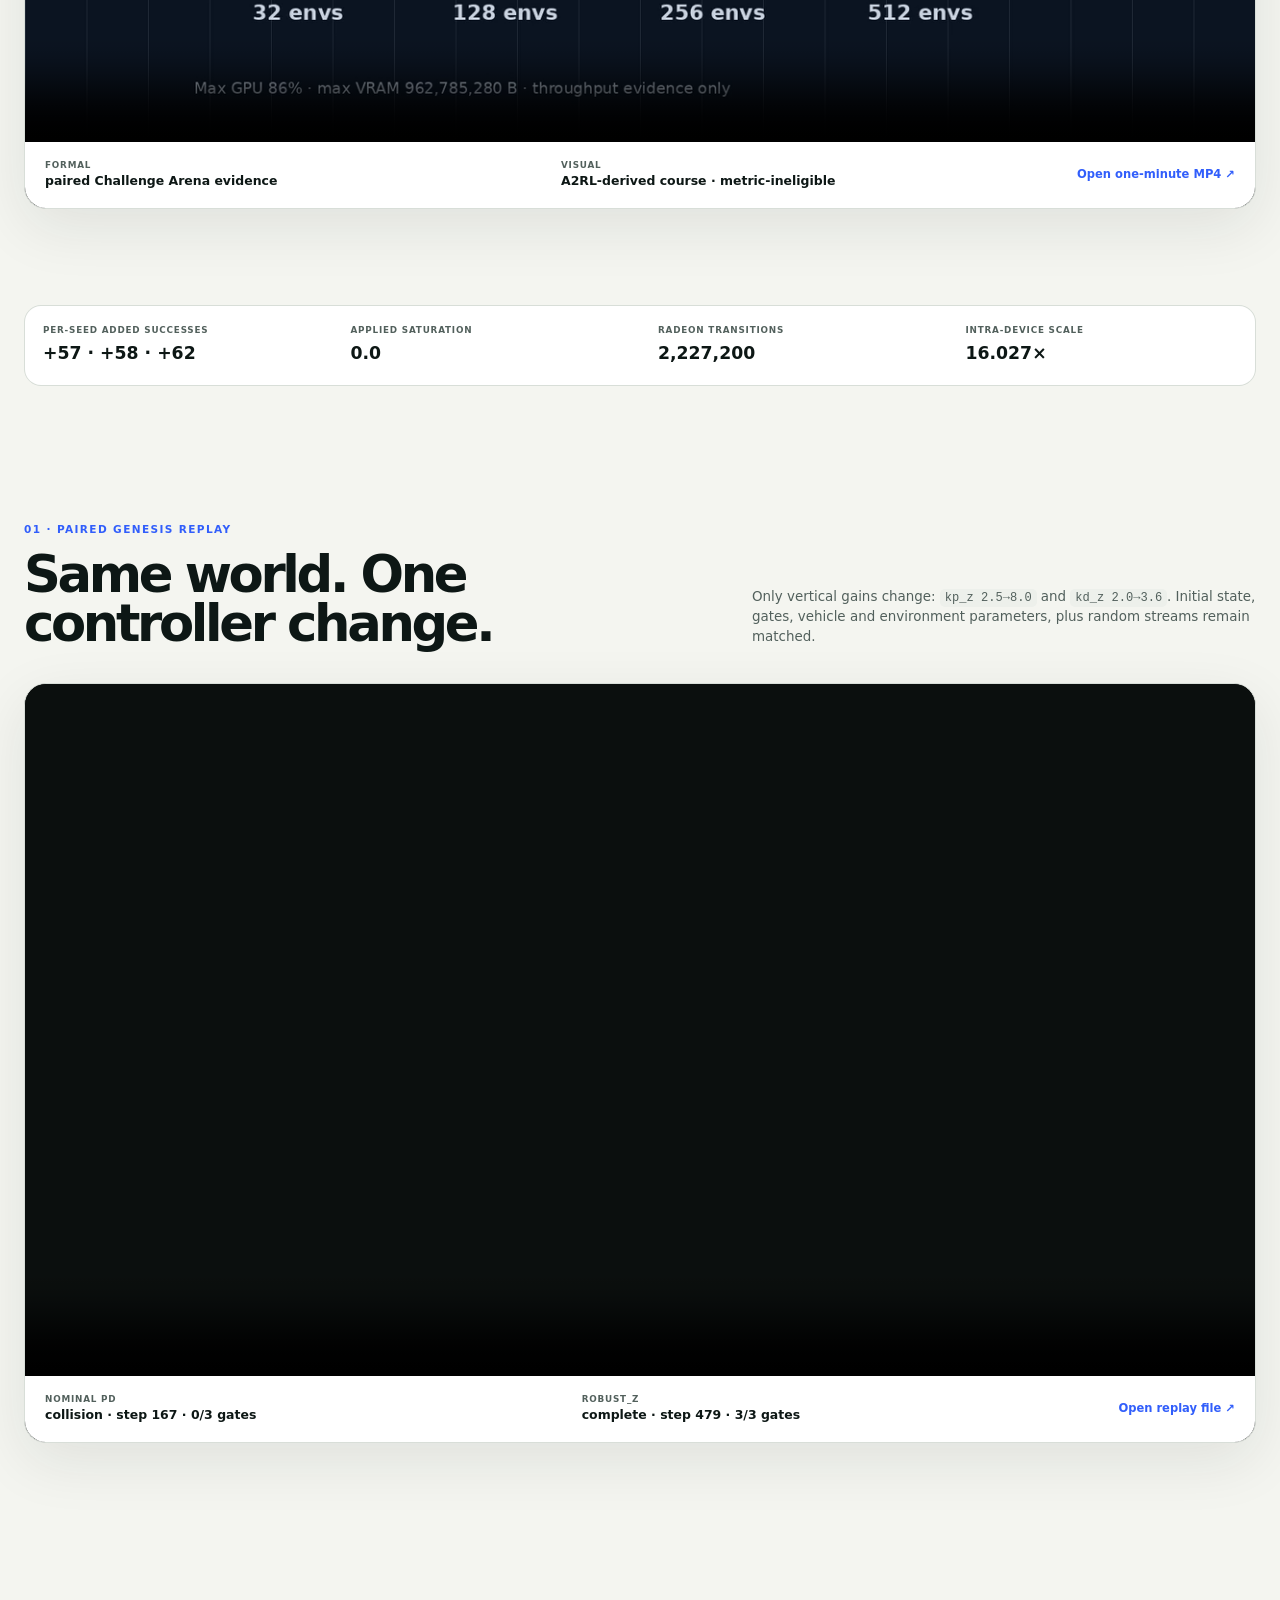
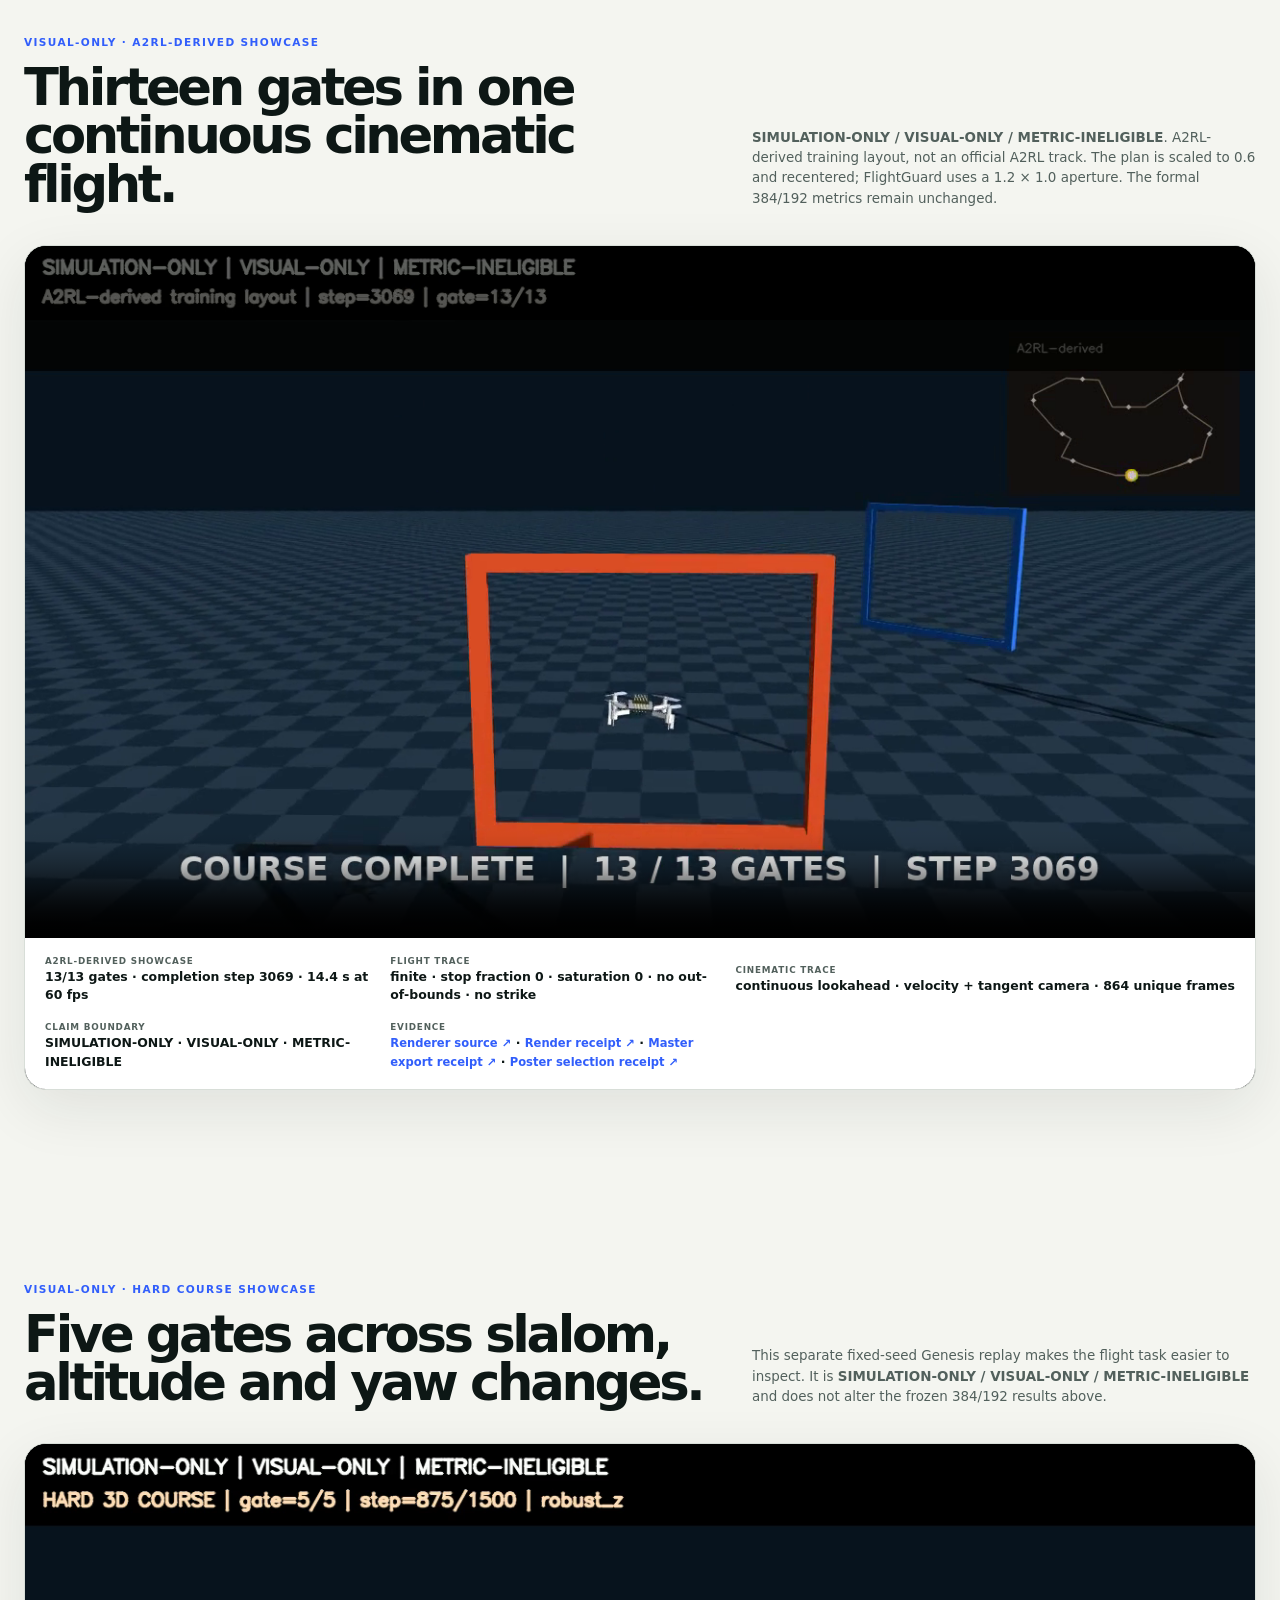
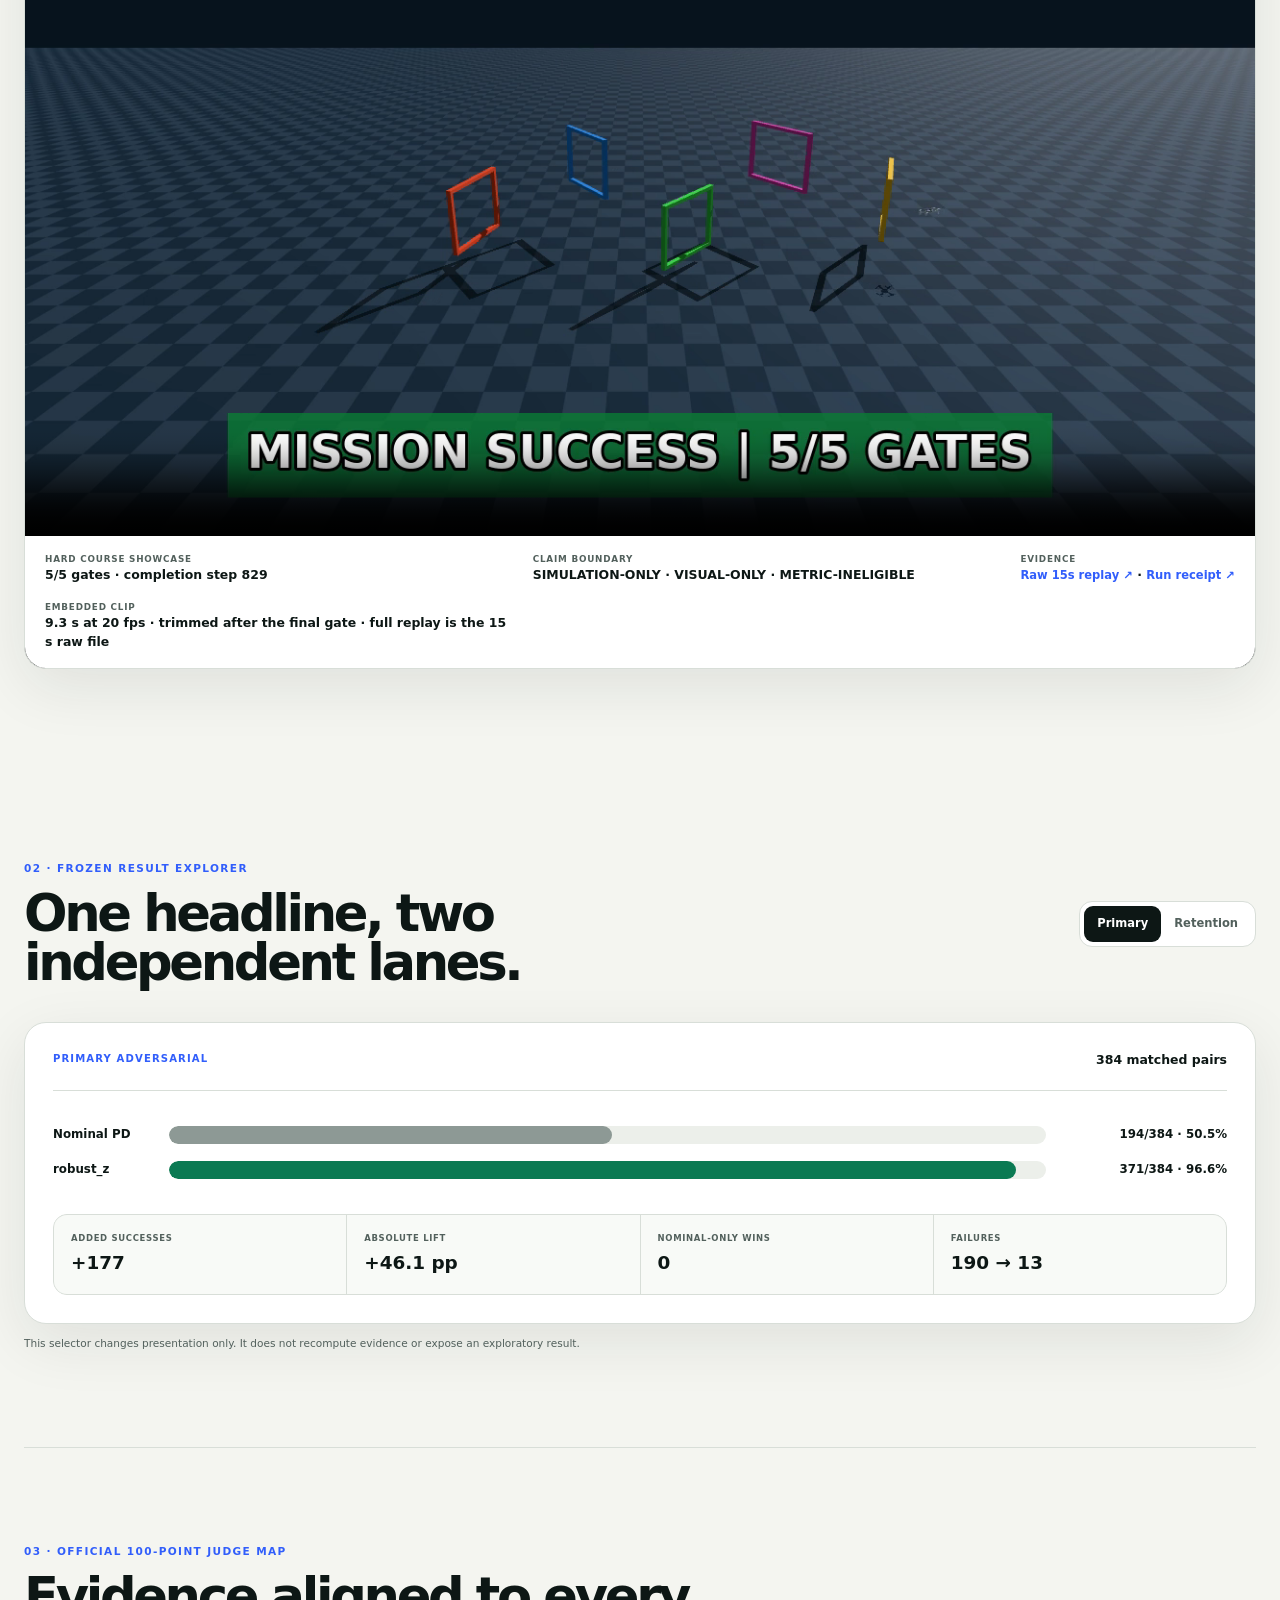
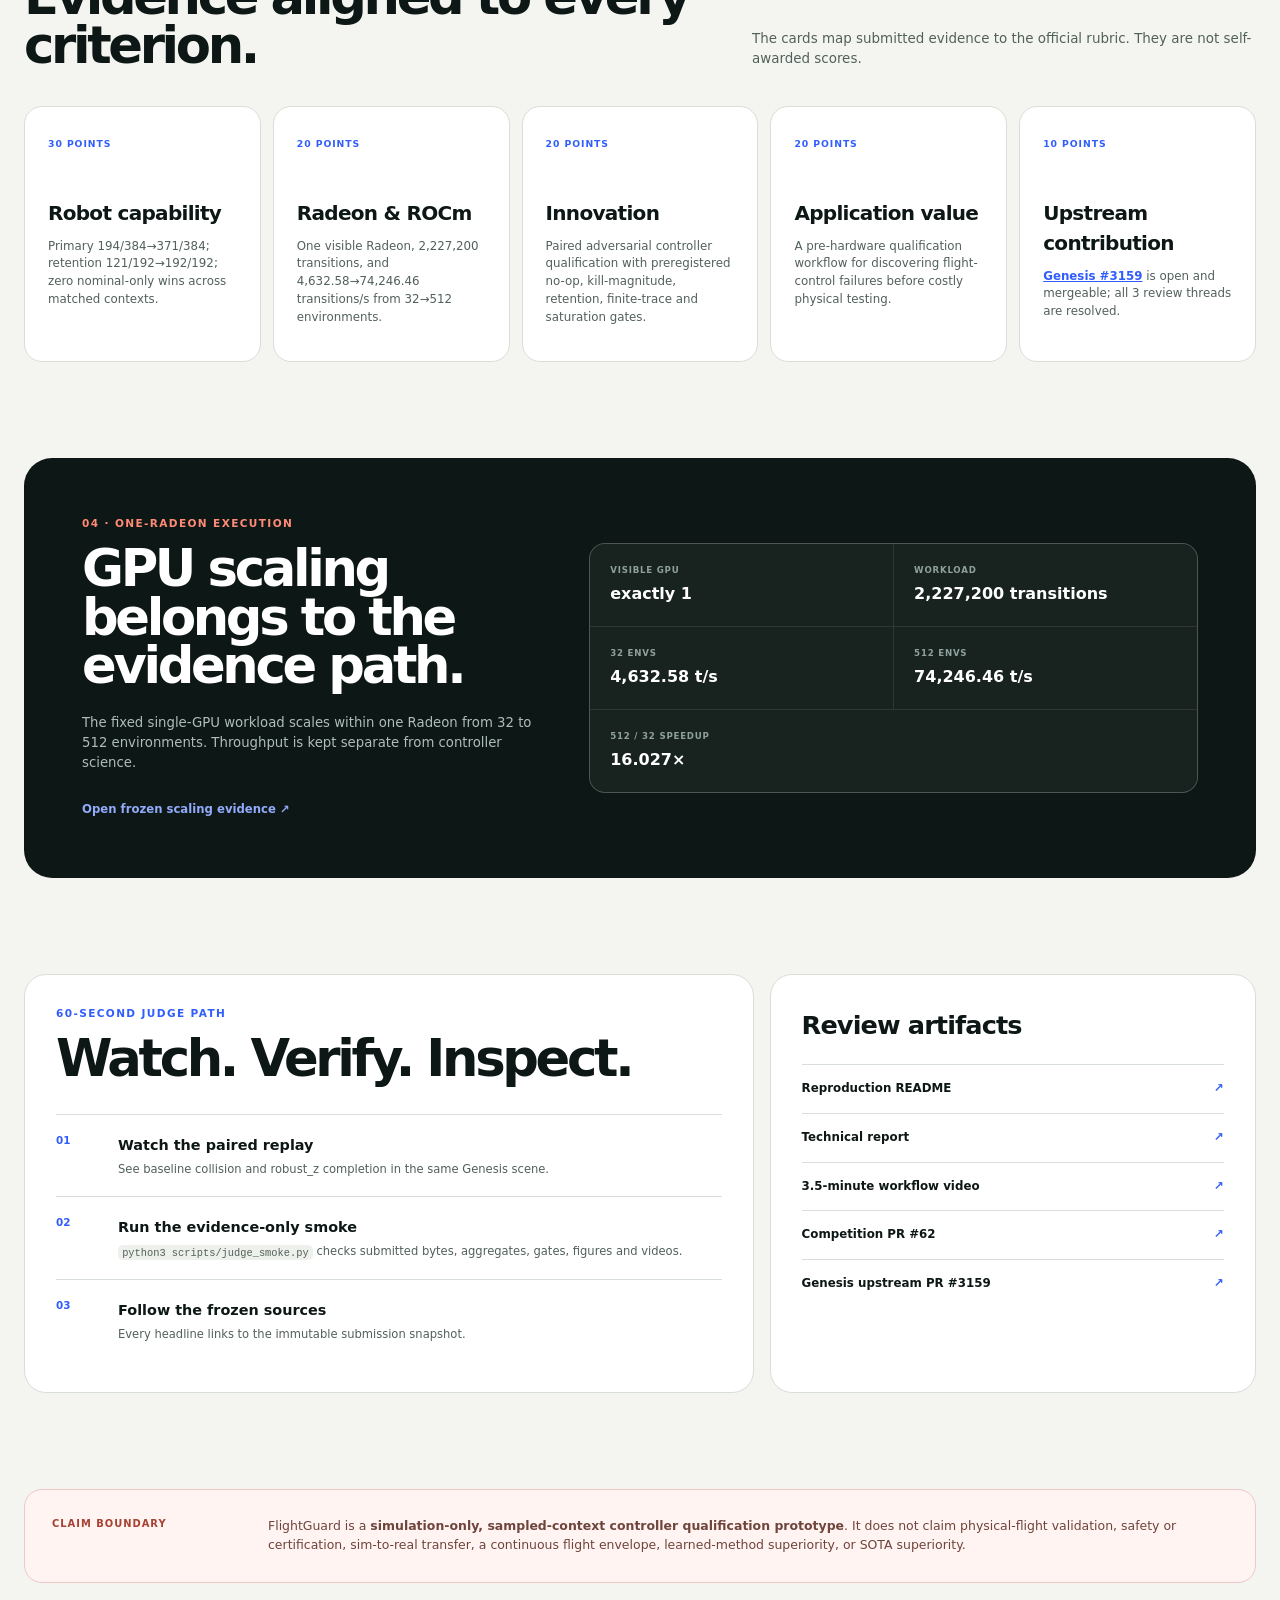
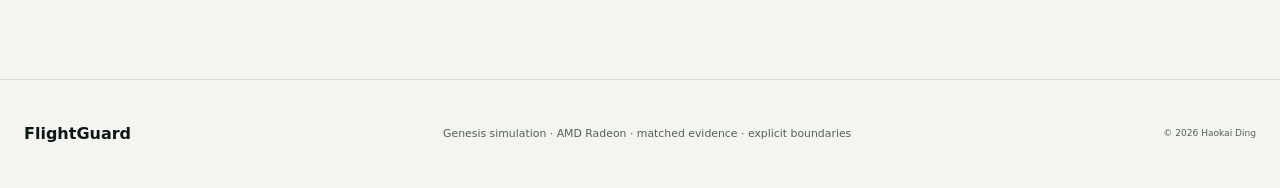
==== commit 2b78ea3e: "Clarify per-seed label, add hard-course poster and poster-selection receipt - proof strip: PREREGIST" ====
--- a/index.html
+++ b/index.html
@@ -3,11 +3,16 @@
 <head>
   <meta charset="utf-8">
   <meta name="viewport" content="width=device-width, initial-scale=1">
+  <meta name="theme-color" content="#f4f5f0">
   <meta name="description" content="FlightGuard qualifies quadrotor controllers across matched off-nominal Genesis contexts on one AMD Radeon GPU.">
+  <meta property="og:type" content="website">
+  <meta property="og:url" content="https://haokaiding.github.io/Radeon-hackathon-2026-07/">
   <meta property="og:title" content="FlightGuard Challenge Arena">
   <meta property="og:description" content="194/384 to 371/384 primary successes, 121/192 to 192/192 retention, zero regressions.">
-  <meta property="og:image" content="https://raw.githubusercontent.com/HaokaiDing/Radeon-hackathon-2026-07/8a51eeda5b6d73e1005773e0750f4bd752f0c9ac/submissions/track3-flightguard/submission/figures/challenge-arena-terminal.png">
+  <meta property="og:image" content="https://raw.githubusercontent.com/HaokaiDing/Radeon-hackathon-2026-07/8bfb734287b903b03a9d8583e822eb556795d4be/submissions/track3-flightguard/submission/figures/challenge-arena-terminal.png">
+  <meta name="twitter:card" content="summary_large_image">
   <title>FlightGuard Challenge Arena</title>
+  <link rel="icon" href="./favicon.svg" type="image/svg+xml">
   <link rel="stylesheet" href="./styles.css">
 </head>
 <body>
@@ -72,7 +77,7 @@
     </section>
 
     <section class="proof-strip" aria-label="Evidence summary">
-      <div><span>PREREGISTERED SEEDS</span><strong>+57 · +58 · +62</strong></div>
+      <div><span>PER-SEED ADDED SUCCESSES</span><strong>+57 · +58 · +62</strong></div>
       <div><span>APPLIED SATURATION</span><strong>0.0</strong></div>
       <div><span>RADEON TRANSITIONS</span><strong>2,227,200</strong></div>
       <div><span>INTRA-DEVICE SCALE</span><strong>16.027×</strong></div>
@@ -84,14 +89,14 @@
         <p>Only vertical gains change: <code>kp_z 2.5→8.0</code> and <code>kd_z 2.0→3.6</code>. Initial state, gates, vehicle and environment parameters, plus random streams remain matched.</p>
       </div>
       <div class="video-shell">
-        <video controls preload="metadata" poster="https://raw.githubusercontent.com/HaokaiDing/Radeon-hackathon-2026-07/8a51eeda5b6d73e1005773e0750f4bd752f0c9ac/submissions/track3-flightguard/submission/figures/challenge-arena-terminal.png">
+        <video controls preload="metadata" poster="https://raw.githubusercontent.com/HaokaiDing/Radeon-hackathon-2026-07/8bfb734287b903b03a9d8583e822eb556795d4be/submissions/track3-flightguard/submission/figures/challenge-arena-terminal.png">
           <source src="https://haokaiding.github.io/Radeon-hackathon-2026-07/flightguard-challenge-arena-v1-web.mp4" type="video/mp4">
           Your browser cannot play this video. Use the replay link below.
         </video>
         <div class="video-caption">
           <div><span>NOMINAL PD</span><strong>collision · step 167 · 0/3 gates</strong></div>
           <div><span>ROBUST_Z</span><strong>complete · step 479 · 3/3 gates</strong></div>
-          <a href="https://github.com/HaokaiDing/Radeon-hackathon-2026-07/blob/8a51eeda5b6d73e1005773e0750f4bd752f0c9ac/submissions/track3-flightguard/submission/flightguard-challenge-arena-v1.mp4">Open replay file ↗</a>
+          <a href="https://github.com/HaokaiDing/Radeon-hackathon-2026-07/blob/8bfb734287b903b03a9d8583e822eb556795d4be/submissions/track3-flightguard/submission/flightguard-challenge-arena-v1.mp4">Open replay file ↗</a>
         </div>
       </div>
     </section>
@@ -111,7 +116,7 @@
           <div><span>FLIGHT TRACE</span><strong>finite · stop fraction 0 · saturation 0 · no out-of-bounds · no strike</strong></div>
           <div><span>CINEMATIC TRACE</span><strong>continuous lookahead · velocity + tangent camera · 864 unique frames</strong></div>
           <div><span>CLAIM BOUNDARY</span><strong>SIMULATION-ONLY · VISUAL-ONLY · METRIC-INELIGIBLE</strong></div>
-          <div><span>EVIDENCE</span><strong><a href="https://github.com/HaokaiDing/Radeon-hackathon-2026-07/blob/track3-faultfork/submissions/track3-flightguard/scripts/render_a2rl_cinematic_course_amd.py">Renderer source ↗</a> · <a href="https://github.com/HaokaiDing/Radeon-hackathon-2026-07/blob/track3-faultfork/submissions/track3-flightguard/submission/evidence/a2rl-course-visual-v3-render.json">Render receipt ↗</a> · <a href="https://github.com/HaokaiDing/Radeon-hackathon-2026-07/blob/track3-faultfork/submissions/track3-flightguard/submission/evidence/a2rl-course-visual-v3-master-export.json">Master export receipt ↗</a></strong></div>
+          <div><span>EVIDENCE</span><strong><a href="https://github.com/HaokaiDing/Radeon-hackathon-2026-07/blob/8bfb734287b903b03a9d8583e822eb556795d4be/submissions/track3-flightguard/scripts/render_a2rl_cinematic_course_amd.py">Renderer source ↗</a> · <a href="https://github.com/HaokaiDing/Radeon-hackathon-2026-07/blob/8bfb734287b903b03a9d8583e822eb556795d4be/submissions/track3-flightguard/submission/evidence/a2rl-course-visual-v3-render.json">Render receipt ↗</a> · <a href="https://github.com/HaokaiDing/Radeon-hackathon-2026-07/blob/8bfb734287b903b03a9d8583e822eb556795d4be/submissions/track3-flightguard/submission/evidence/a2rl-course-visual-v3-master-export.json">Master export receipt ↗</a> · <a href="https://github.com/HaokaiDing/Radeon-hackathon-2026-07/blob/8bfb734287b903b03a9d8583e822eb556795d4be/submissions/track3-flightguard/submission/evidence/a2rl-course-visual-v3-poster-selection.json">Poster selection receipt ↗</a></strong></div>
         </div>
       </div>
     </section>
@@ -122,14 +127,15 @@
         <p>This separate fixed-seed Genesis replay makes the flight task easier to inspect. It is <strong>SIMULATION-ONLY / VISUAL-ONLY / METRIC-INELIGIBLE</strong> and does not alter the frozen 384/192 results above.</p>
       </div>
       <div class="video-shell">
-        <video controls preload="metadata">
+        <video controls preload="metadata" poster="flightguard-genesis-hard-course-visual-v1-poster.png?v=4ce7bb2257d1">
           <source src="flightguard-genesis-hard-course-visual-v1-web.mp4?v=da1ffea35a8d" type="video/mp4">
           Your browser cannot play this video. Use the evidence links below.
         </video>
         <div class="video-caption">
           <div><span>HARD COURSE SHOWCASE</span><strong>5/5 gates · completion step 829</strong></div>
           <div><span>CLAIM BOUNDARY</span><strong>SIMULATION-ONLY · VISUAL-ONLY · METRIC-INELIGIBLE</strong></div>
-          <div><span>EVIDENCE</span><strong><a href="https://github.com/HaokaiDing/Radeon-hackathon-2026-07/blob/2b21e8d7dd794436e5e4c1a4bd920dc09bd9185d/submissions/track3-flightguard/submission/flightguard-genesis-hard-course-visual-v1.mp4">Raw 15s replay ↗</a> · <a href="https://github.com/HaokaiDing/Radeon-hackathon-2026-07/blob/2b21e8d7dd794436e5e4c1a4bd920dc09bd9185d/submissions/track3-flightguard/submission/evidence/hard-course-visual-v1.json">Run receipt ↗</a></strong></div>
+          <div><span>EVIDENCE</span><strong><a href="https://github.com/HaokaiDing/Radeon-hackathon-2026-07/blob/8bfb734287b903b03a9d8583e822eb556795d4be/submissions/track3-flightguard/submission/flightguard-genesis-hard-course-visual-v1.mp4">Raw 15s replay ↗</a> · <a href="https://github.com/HaokaiDing/Radeon-hackathon-2026-07/blob/8bfb734287b903b03a9d8583e822eb556795d4be/submissions/track3-flightguard/submission/evidence/hard-course-visual-v1.json">Run receipt ↗</a></strong></div>
+          <div><span>EMBEDDED CLIP</span><strong>9.3 s at 20 fps · trimmed after the final gate · full replay is the 15 s raw file</strong></div>
         </div>
       </div>
     </section>
@@ -177,7 +183,7 @@
         <p class="eyebrow">04 · ONE-RADEON EXECUTION</p>
         <h2>GPU scaling belongs to the evidence path.</h2>
         <p>The fixed single-GPU workload scales within one Radeon from 32 to 512 environments. Throughput is kept separate from controller science.</p>
-        <a class="text-link" href="https://github.com/HaokaiDing/Radeon-hackathon-2026-07/blob/8a51eeda5b6d73e1005773e0750f4bd752f0c9ac/submissions/track3-flightguard/submission/evidence/radeon-formal-scaling.json">Open frozen scaling evidence ↗</a>
+        <a class="text-link" href="https://github.com/HaokaiDing/Radeon-hackathon-2026-07/blob/8bfb734287b903b03a9d8583e822eb556795d4be/submissions/track3-flightguard/submission/evidence/radeon-formal-scaling.json">Open frozen scaling evidence ↗</a>
       </div>
       <div class="radeon-grid">
         <div><span>VISIBLE GPU</span><strong>exactly 1</strong></div>
@@ -200,9 +206,9 @@
       </div>
       <div class="links-card">
         <h3>Review artifacts</h3>
-        <a href="https://github.com/HaokaiDing/Radeon-hackathon-2026-07/blob/8a51eeda5b6d73e1005773e0750f4bd752f0c9ac/submissions/track3-flightguard/README.md"><span>Reproduction README</span><b>↗</b></a>
-        <a href="https://github.com/HaokaiDing/Radeon-hackathon-2026-07/blob/8a51eeda5b6d73e1005773e0750f4bd752f0c9ac/submissions/track3-flightguard/docs/technical-report.md"><span>Technical report</span><b>↗</b></a>
-        <a href="https://github.com/HaokaiDing/Radeon-hackathon-2026-07/blob/8a51eeda5b6d73e1005773e0750f4bd752f0c9ac/submissions/track3-flightguard/submission/flightguard-challenge-arena-workflow-demo-v3.mp4"><span>3.5-minute workflow video</span><b>↗</b></a>
+        <a href="https://github.com/HaokaiDing/Radeon-hackathon-2026-07/blob/8bfb734287b903b03a9d8583e822eb556795d4be/submissions/track3-flightguard/README.md"><span>Reproduction README</span><b>↗</b></a>
+        <a href="https://github.com/HaokaiDing/Radeon-hackathon-2026-07/blob/8bfb734287b903b03a9d8583e822eb556795d4be/submissions/track3-flightguard/docs/technical-report.md"><span>Technical report</span><b>↗</b></a>
+        <a href="https://github.com/HaokaiDing/Radeon-hackathon-2026-07/blob/8bfb734287b903b03a9d8583e822eb556795d4be/submissions/track3-flightguard/submission/flightguard-challenge-arena-workflow-demo-v3.mp4"><span>3.5-minute workflow video</span><b>↗</b></a>
         <a href="https://github.com/AMD-DEV-CONTEST/Radeon-hackathon-2026-07/pull/62"><span>Competition PR #62</span><b>↗</b></a>
         <a href="https://github.com/Genesis-Embodied-AI/genesis-world/pull/3159"><span>Genesis upstream PR #3159</span><b>↗</b></a>
       </div>
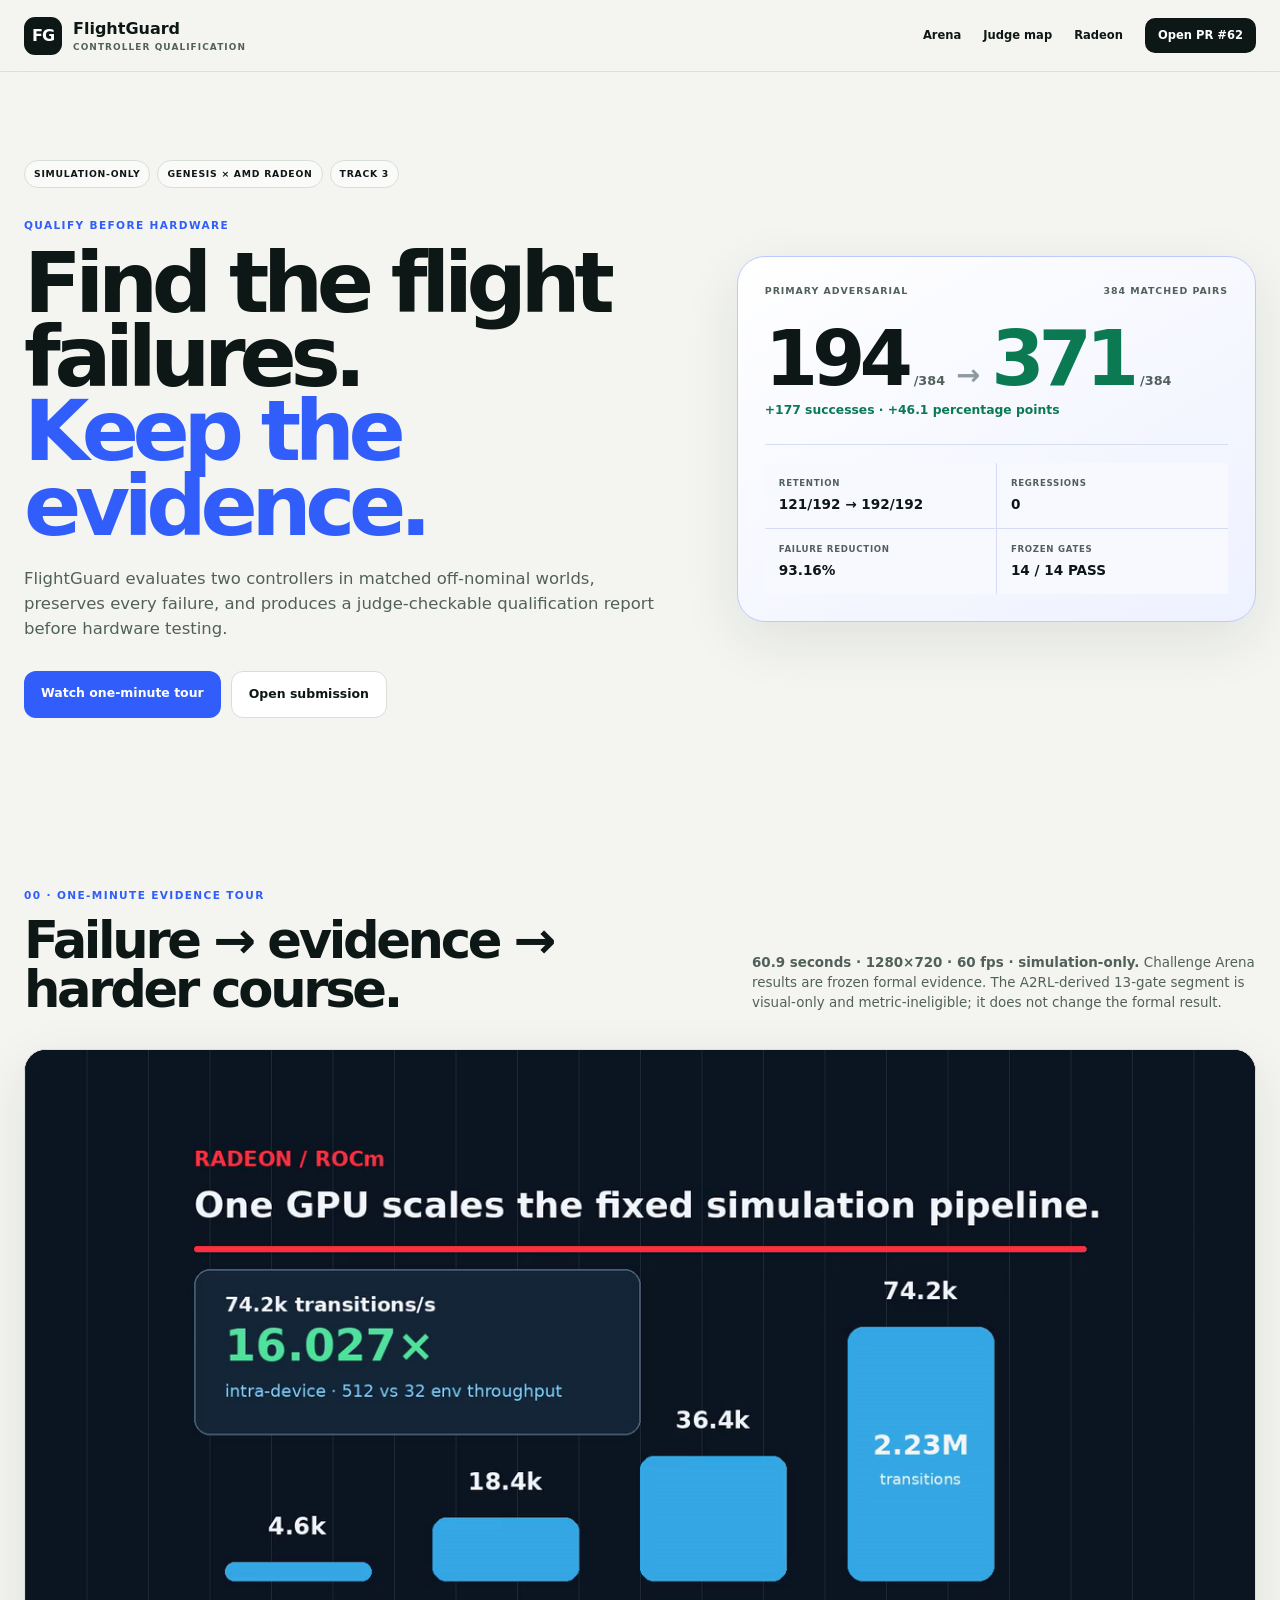
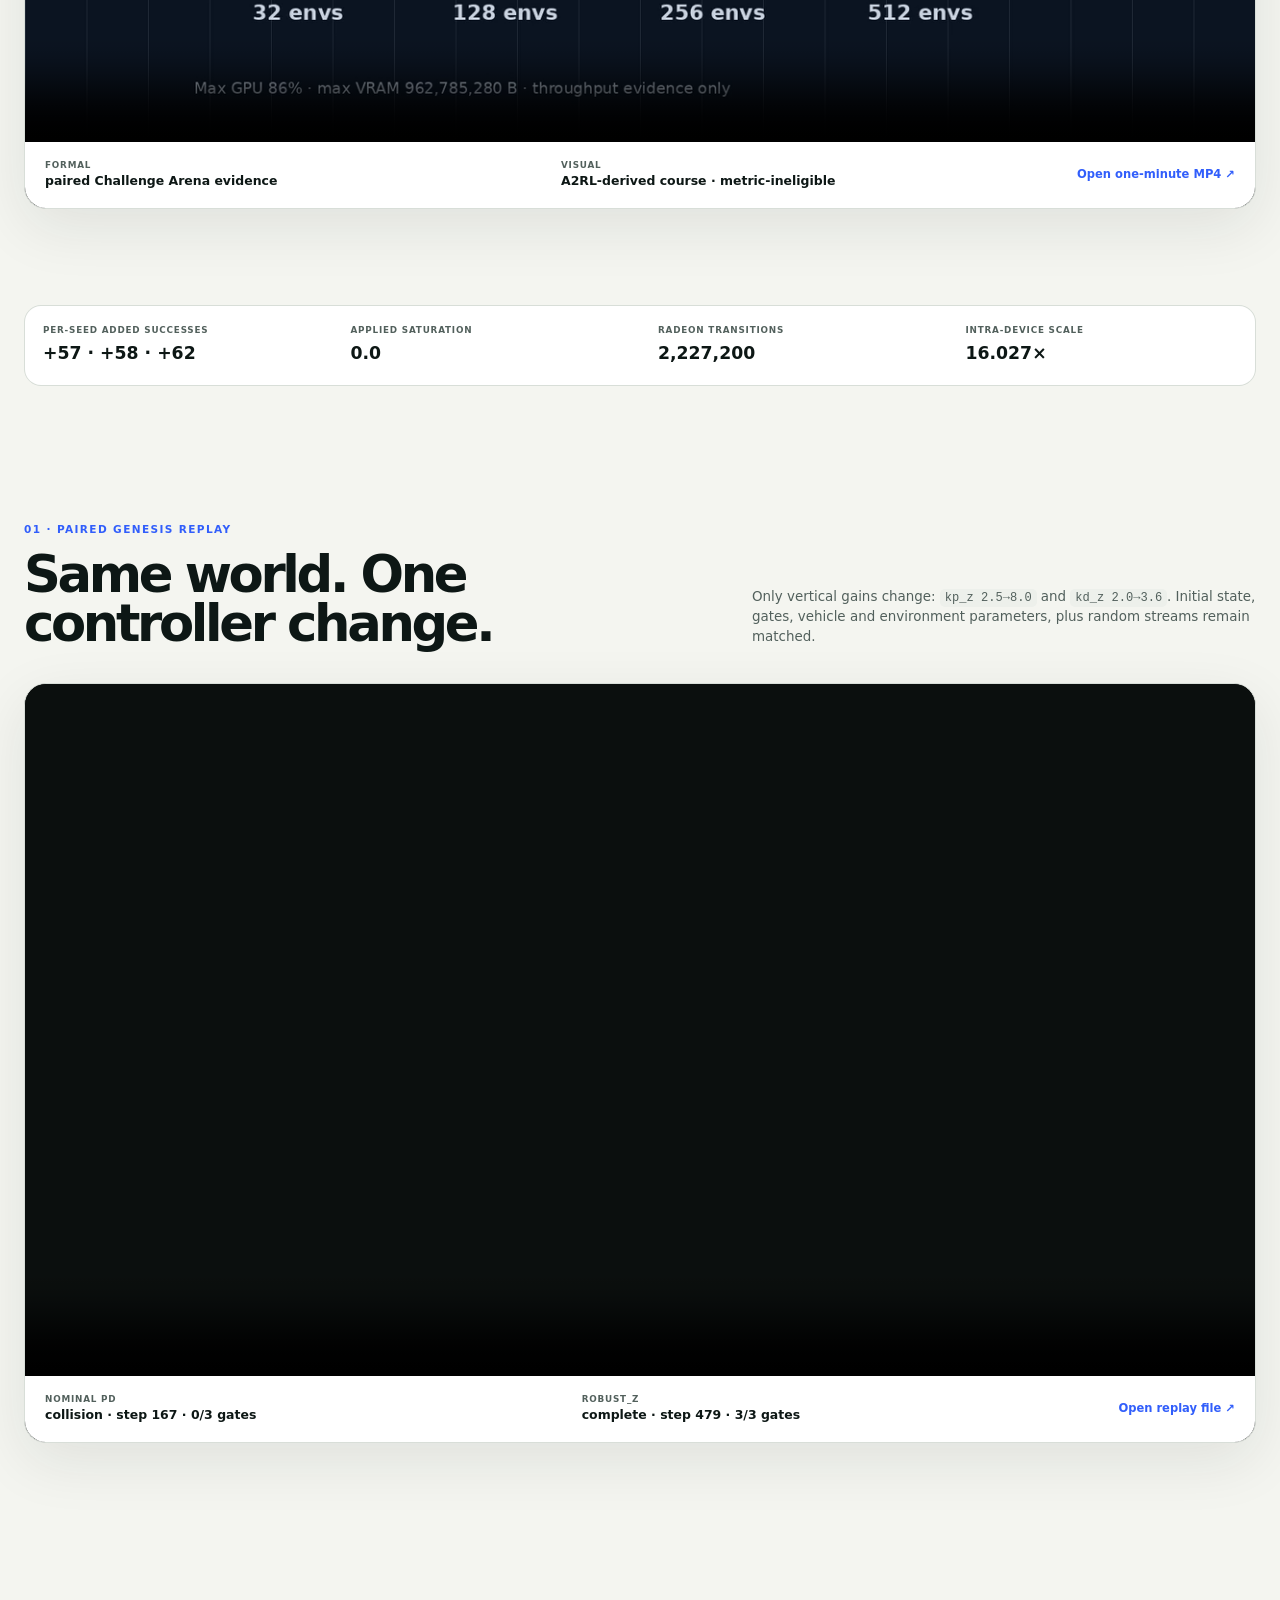
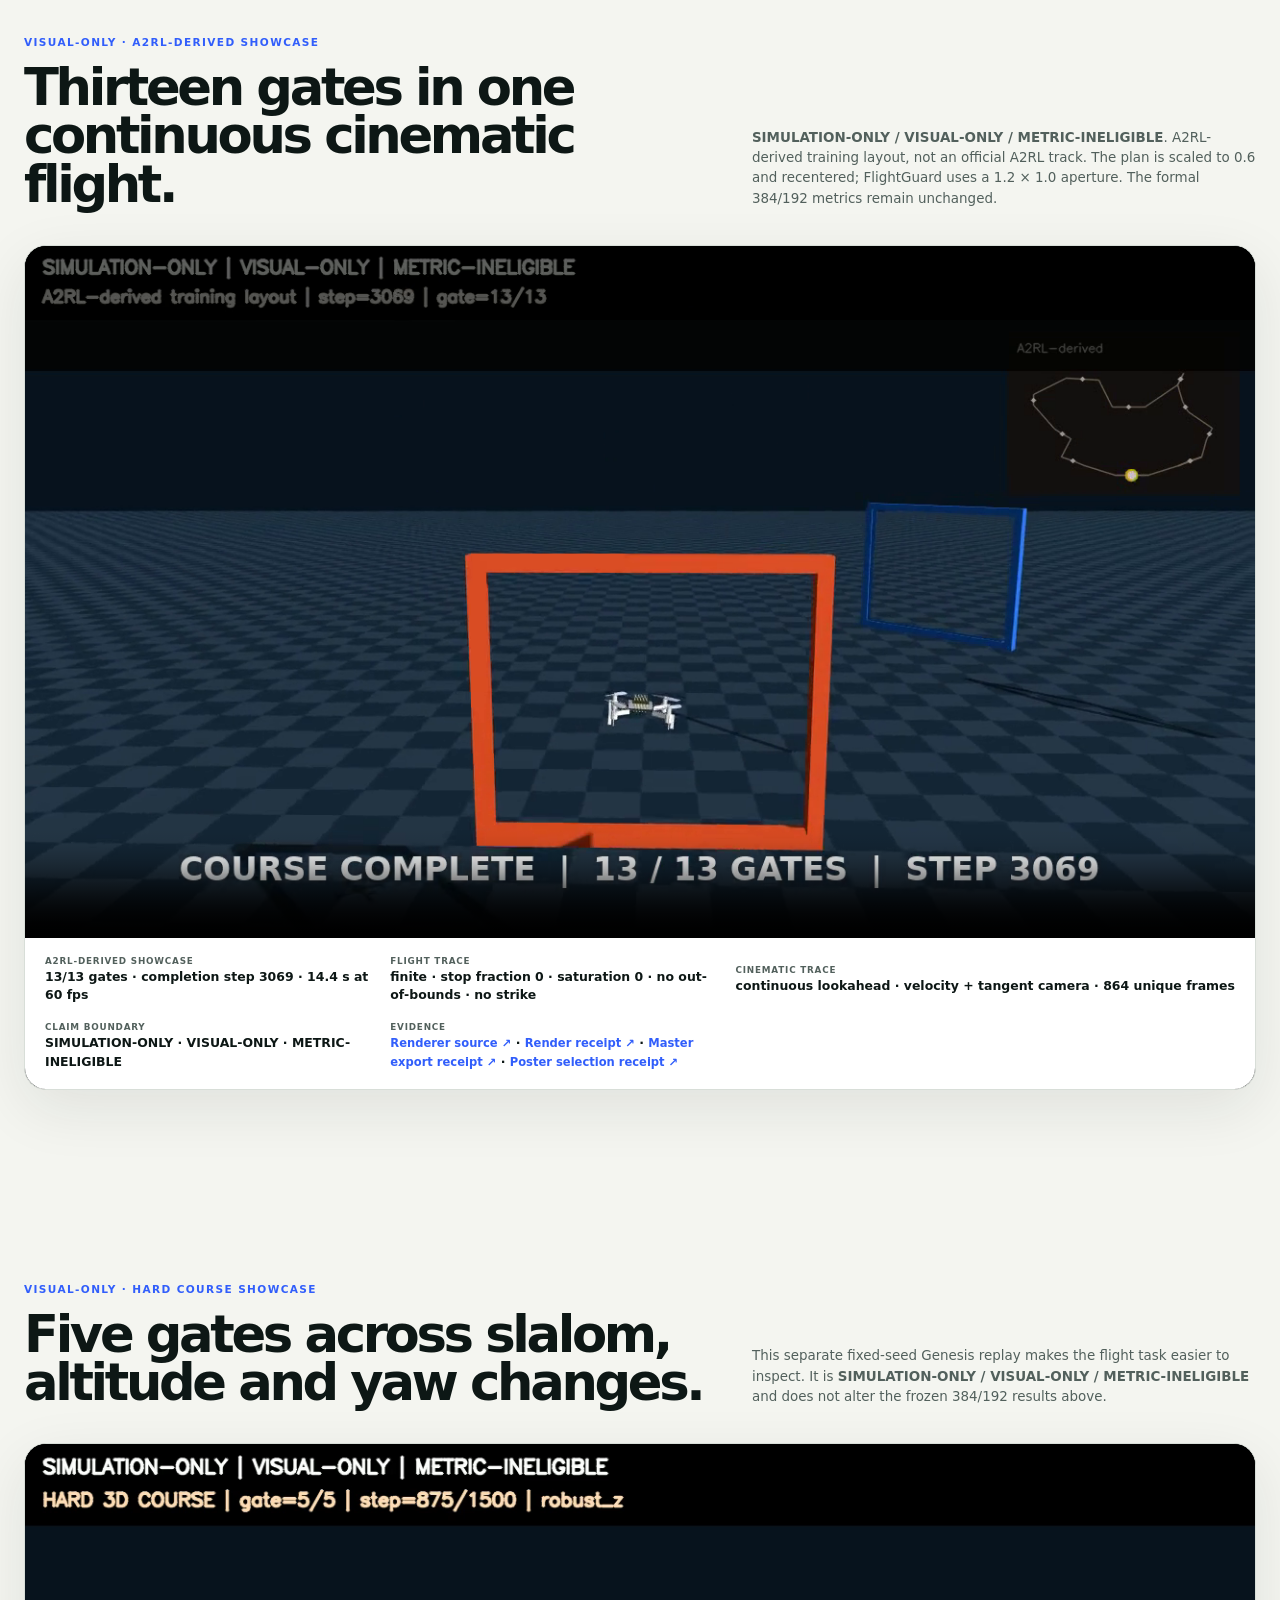
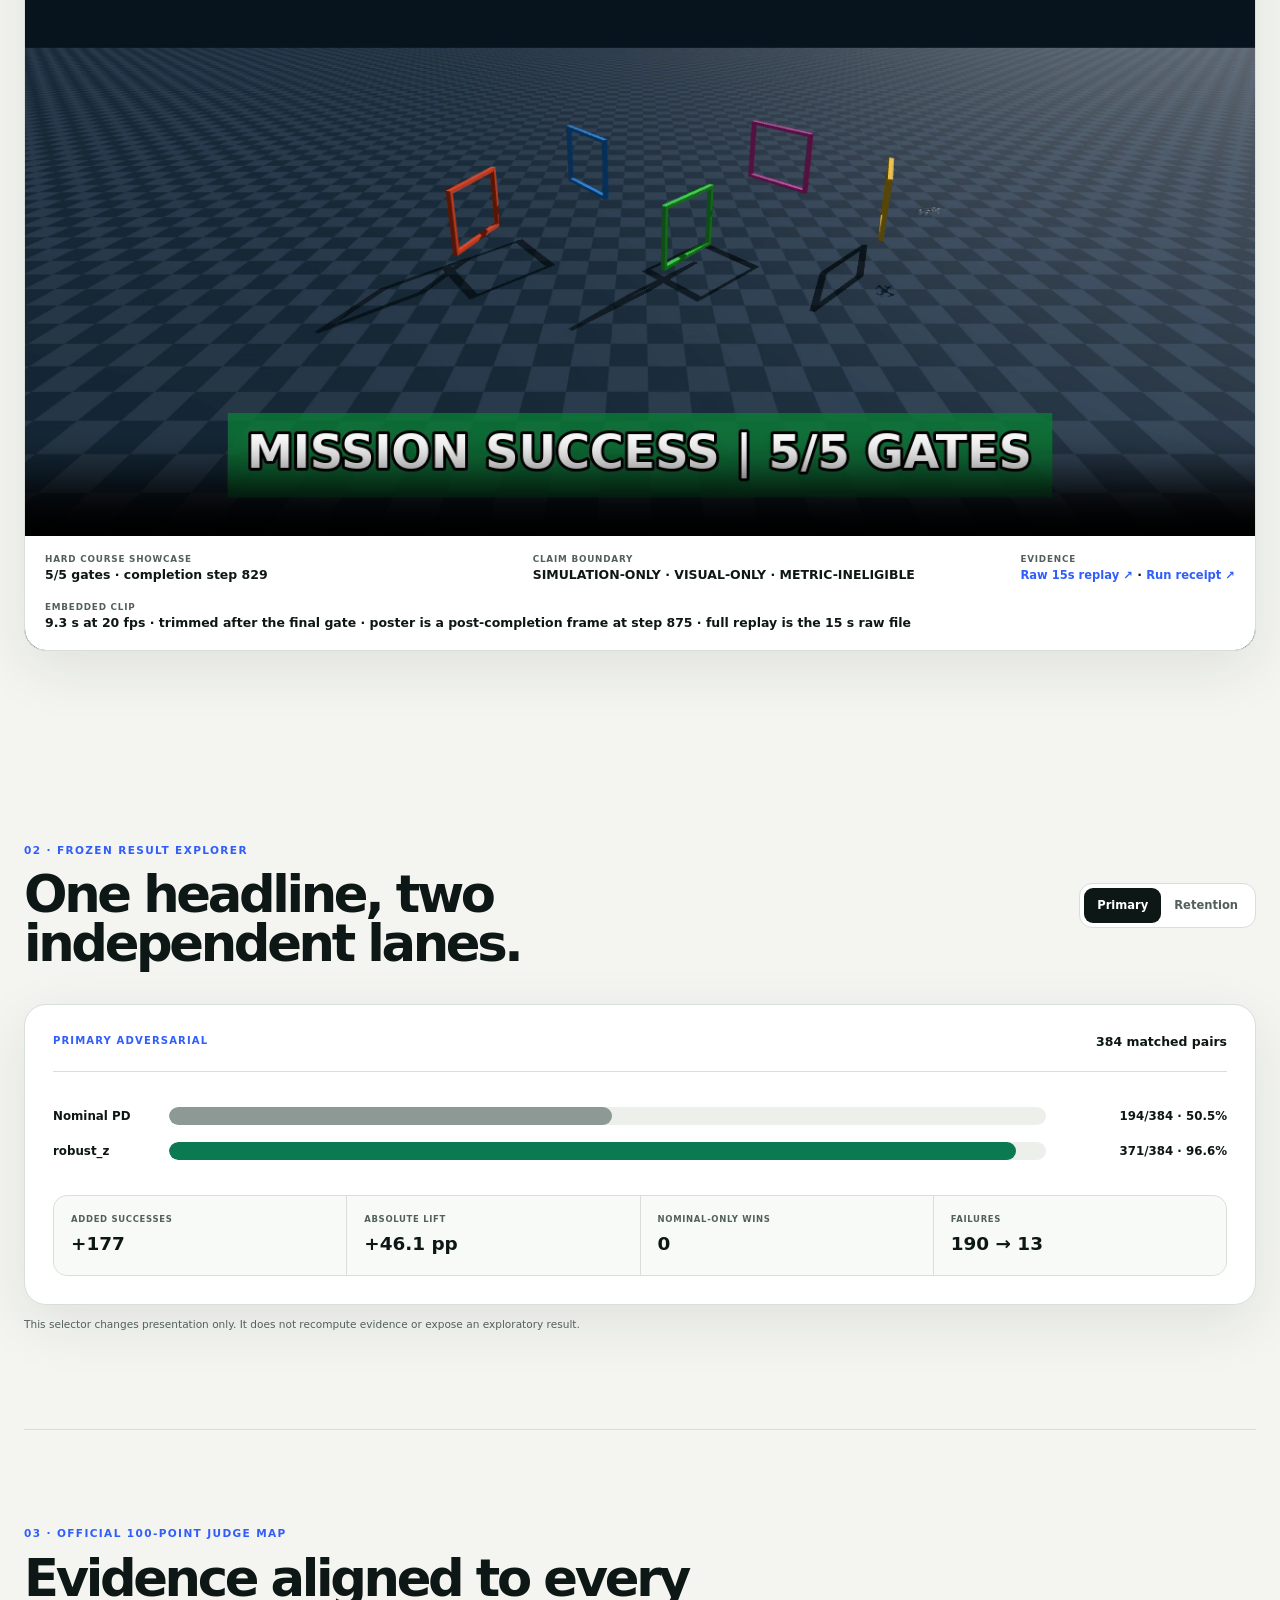
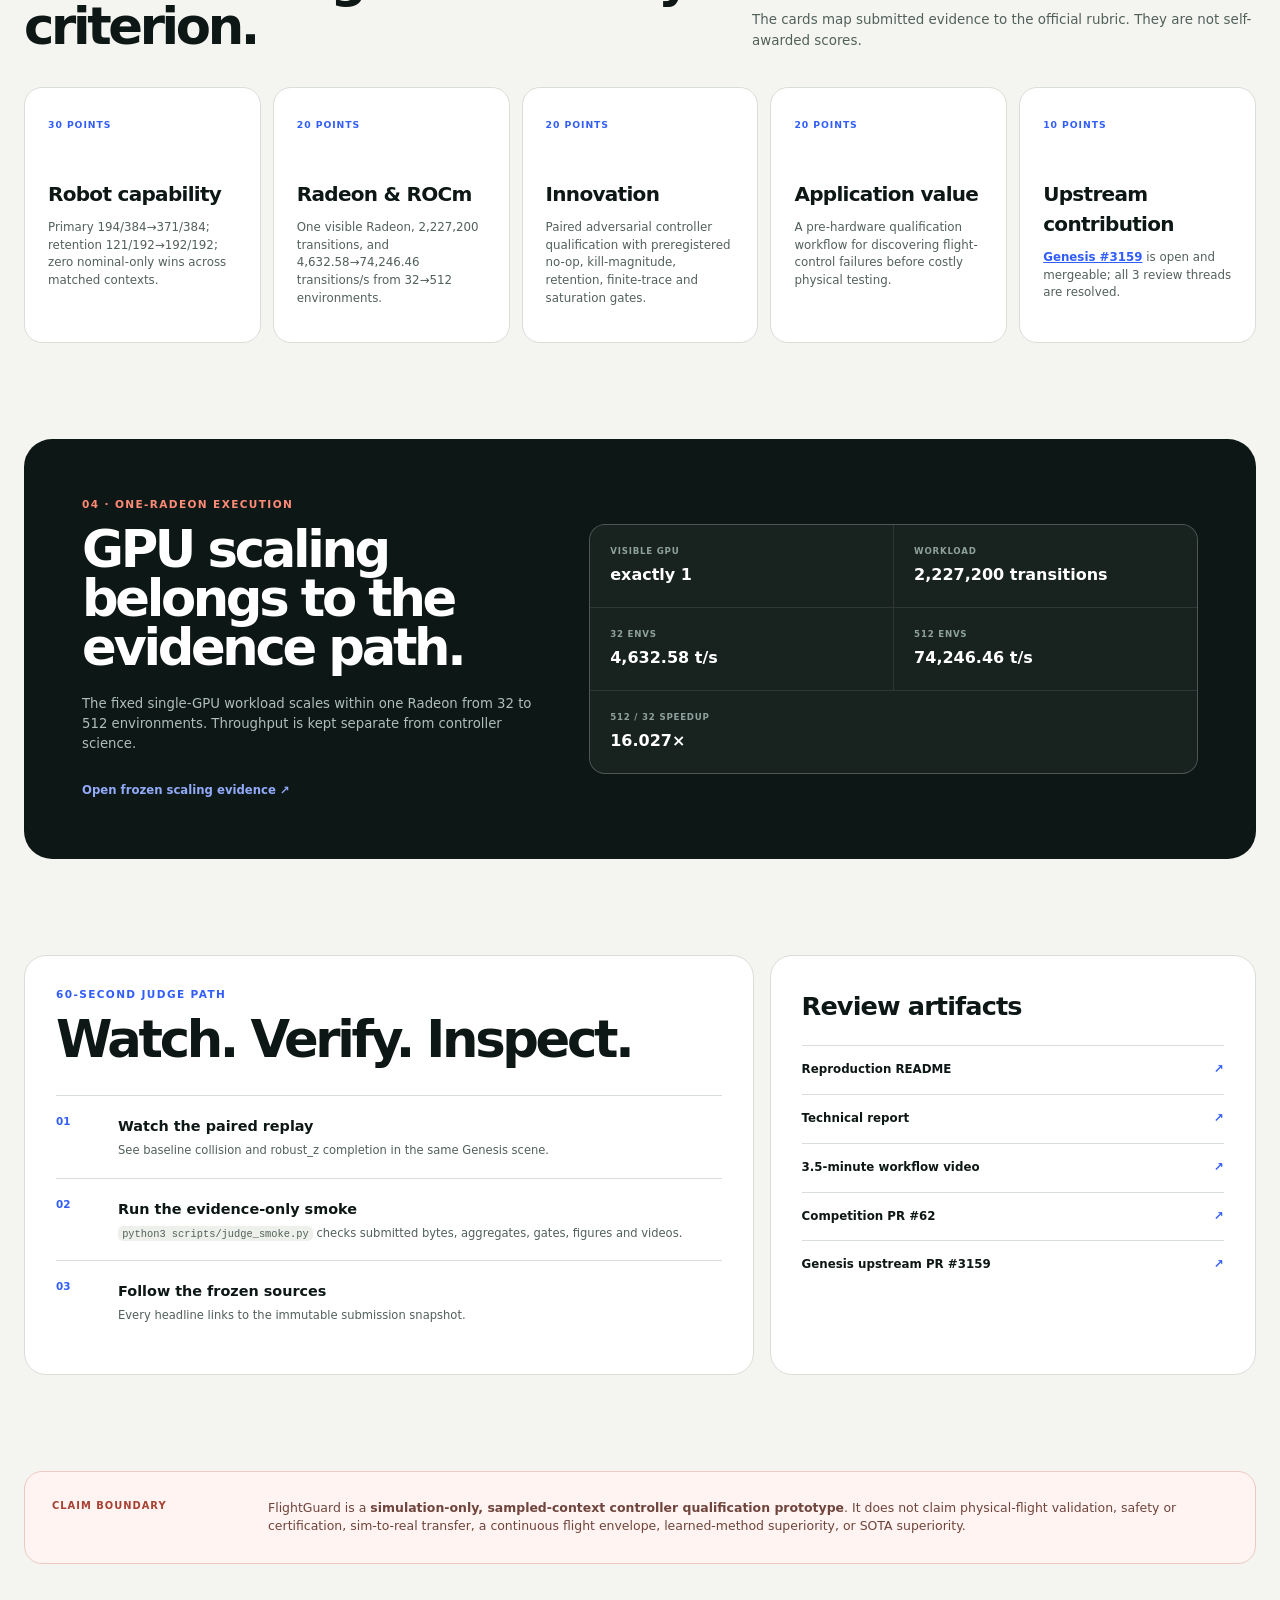
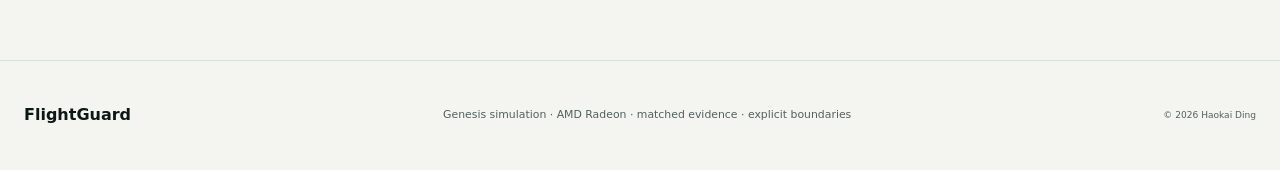
==== commit 9a05f16b: "Address review findings: poster step, video a11y names, og:image:alt, caption row span - hard course" ====
--- a/index.html
+++ b/index.html
@@ -11,6 +11,7 @@
   <meta property="og:description" content="194/384 to 371/384 primary successes, 121/192 to 192/192 retention, zero regressions.">
   <meta property="og:image" content="https://raw.githubusercontent.com/HaokaiDing/Radeon-hackathon-2026-07/8bfb734287b903b03a9d8583e822eb556795d4be/submissions/track3-flightguard/submission/figures/challenge-arena-terminal.png">
   <meta name="twitter:card" content="summary_large_image">
+  <meta property="og:image:alt" content="FlightGuard Challenge Arena terminal summary: primary successes rise from 194 of 384 to 371 of 384 on one AMD Radeon GPU.">
   <title>FlightGuard Challenge Arena</title>
   <link rel="icon" href="./favicon.svg" type="image/svg+xml">
   <link rel="stylesheet" href="./styles.css">
@@ -64,11 +65,11 @@
         <p><strong>60.9 seconds · 1280×720 · 60 fps · simulation-only.</strong> Challenge Arena results are frozen formal evidence. The A2RL-derived 13-gate segment is visual-only and metric-ineligible; it does not change the formal result.</p>
       </div>
       <div class="video-shell">
-        <video controls playsinline preload="metadata" poster="./flightguard-final-narrative-v6-poster.png">
+        <video controls playsinline preload="metadata" poster="./flightguard-final-narrative-v6-poster.png" aria-label="One-minute evidence tour: 60.9 seconds, 1280 by 720, 60 fps, simulation-only." aria-describedby="caption-tour">
           <source src="./flightguard-final-narrative-v6.mp4" type="video/mp4">
           Your browser cannot play this video. Use the MP4 link below.
         </video>
-        <div class="video-caption">
+        <div class="video-caption" id="caption-tour">
           <div><span>FORMAL</span><strong>paired Challenge Arena evidence</strong></div>
           <div><span>VISUAL</span><strong>A2RL-derived course · metric-ineligible</strong></div>
           <a href="./flightguard-final-narrative-v6.mp4">Open one-minute MP4 ↗</a>
@@ -89,11 +90,11 @@
         <p>Only vertical gains change: <code>kp_z 2.5→8.0</code> and <code>kd_z 2.0→3.6</code>. Initial state, gates, vehicle and environment parameters, plus random streams remain matched.</p>
       </div>
       <div class="video-shell">
-        <video controls preload="metadata" poster="https://raw.githubusercontent.com/HaokaiDing/Radeon-hackathon-2026-07/8bfb734287b903b03a9d8583e822eb556795d4be/submissions/track3-flightguard/submission/figures/challenge-arena-terminal.png">
+        <video controls preload="metadata" poster="https://raw.githubusercontent.com/HaokaiDing/Radeon-hackathon-2026-07/8bfb734287b903b03a9d8583e822eb556795d4be/submissions/track3-flightguard/submission/figures/challenge-arena-terminal.png" aria-label="Paired Genesis replay: nominal PD collides at step 167 with 0 of 3 gates; robust_z completes at step 479 with 3 of 3 gates." aria-describedby="caption-replay">
           <source src="https://haokaiding.github.io/Radeon-hackathon-2026-07/flightguard-challenge-arena-v1-web.mp4" type="video/mp4">
           Your browser cannot play this video. Use the replay link below.
         </video>
-        <div class="video-caption">
+        <div class="video-caption" id="caption-replay">
           <div><span>NOMINAL PD</span><strong>collision · step 167 · 0/3 gates</strong></div>
           <div><span>ROBUST_Z</span><strong>complete · step 479 · 3/3 gates</strong></div>
           <a href="https://github.com/HaokaiDing/Radeon-hackathon-2026-07/blob/8bfb734287b903b03a9d8583e822eb556795d4be/submissions/track3-flightguard/submission/flightguard-challenge-arena-v1.mp4">Open replay file ↗</a>
@@ -107,11 +108,11 @@
         <p><strong>SIMULATION-ONLY / VISUAL-ONLY / METRIC-INELIGIBLE</strong>. A2RL-derived training layout, not an official A2RL track. The plan is scaled to 0.6 and recentered; FlightGuard uses a 1.2 × 1.0 aperture. The formal 384/192 metrics remain unchanged.</p>
       </div>
       <div class="video-shell">
-        <video controls preload="metadata" poster="flightguard-a2rl-course-visual-v3-cinematic-poster.png?v=3918af4f0895">
+        <video controls preload="metadata" poster="flightguard-a2rl-course-visual-v3-cinematic-poster.png?v=3918af4f0895" aria-label="A2RL-derived cinematic showcase: 13 of 13 gates, completion step 3069, simulation-only, visual-only, metric-ineligible." aria-describedby="caption-a2rl">
           <source src="flightguard-a2rl-course-visual-v3-cinematic.mp4?v=125d0740a408" type="video/mp4">
           Your browser cannot play this video. Use the evidence links below.
         </video>
-        <div class="video-caption">
+        <div class="video-caption" id="caption-a2rl">
           <div><span>A2RL-DERIVED SHOWCASE</span><strong>13/13 gates · completion step 3069 · 14.4 s at 60 fps</strong></div>
           <div><span>FLIGHT TRACE</span><strong>finite · stop fraction 0 · saturation 0 · no out-of-bounds · no strike</strong></div>
           <div><span>CINEMATIC TRACE</span><strong>continuous lookahead · velocity + tangent camera · 864 unique frames</strong></div>
@@ -127,15 +128,15 @@
         <p>This separate fixed-seed Genesis replay makes the flight task easier to inspect. It is <strong>SIMULATION-ONLY / VISUAL-ONLY / METRIC-INELIGIBLE</strong> and does not alter the frozen 384/192 results above.</p>
       </div>
       <div class="video-shell">
-        <video controls preload="metadata" poster="flightguard-genesis-hard-course-visual-v1-poster.png?v=4ce7bb2257d1">
+        <video controls preload="metadata" poster="flightguard-genesis-hard-course-visual-v1-poster.png?v=4ce7bb2257d1" aria-label="Hard course showcase: the poster frame reads mission success with 5 of 5 gates; completion step 829; simulation-only, visual-only, metric-ineligible." aria-describedby="caption-hard">
           <source src="flightguard-genesis-hard-course-visual-v1-web.mp4?v=da1ffea35a8d" type="video/mp4">
           Your browser cannot play this video. Use the evidence links below.
         </video>
-        <div class="video-caption">
+        <div class="video-caption" id="caption-hard">
           <div><span>HARD COURSE SHOWCASE</span><strong>5/5 gates · completion step 829</strong></div>
           <div><span>CLAIM BOUNDARY</span><strong>SIMULATION-ONLY · VISUAL-ONLY · METRIC-INELIGIBLE</strong></div>
           <div><span>EVIDENCE</span><strong><a href="https://github.com/HaokaiDing/Radeon-hackathon-2026-07/blob/8bfb734287b903b03a9d8583e822eb556795d4be/submissions/track3-flightguard/submission/flightguard-genesis-hard-course-visual-v1.mp4">Raw 15s replay ↗</a> · <a href="https://github.com/HaokaiDing/Radeon-hackathon-2026-07/blob/8bfb734287b903b03a9d8583e822eb556795d4be/submissions/track3-flightguard/submission/evidence/hard-course-visual-v1.json">Run receipt ↗</a></strong></div>
-          <div><span>EMBEDDED CLIP</span><strong>9.3 s at 20 fps · trimmed after the final gate · full replay is the 15 s raw file</strong></div>
+          <div class="wide"><span>EMBEDDED CLIP</span><strong>9.3 s at 20 fps · trimmed after the final gate · poster is a post-completion frame at step 875 · full replay is the 15 s raw file</strong></div>
         </div>
       </div>
     </section>
--- a/styles.css
+++ b/styles.css
@@ -27,7 +27,7 @@
 .delta{padding-bottom:24px;border-bottom:1px solid #d7dcf5;color:var(--green);font-size:.77rem;font-weight:850}.score-grid{display:grid;grid-template-columns:1fr 1fr;gap:1px;margin-top:18px;background:#d7dcf5}.score-grid div{padding:14px;background:#f8f9ff}.score-grid span,.score-grid strong{display:block}.score-grid span{color:var(--muted);font-size:.54rem;font-weight:850;letter-spacing:.08em}.score-grid strong{margin-top:4px;font-size:.85rem}
 .proof-strip{display:grid;grid-template-columns:repeat(4,1fr);width:min(1240px,calc(100% - 48px));margin:0 auto 40px;overflow:hidden;border:1px solid var(--line);border-radius:17px;background:var(--line)}.proof-strip div{padding:18px;background:#fff}.proof-strip span,.proof-strip strong{display:block}.proof-strip span{color:var(--muted);font-size:.55rem;font-weight:850;letter-spacing:.09em}.proof-strip strong{margin-top:4px;font-size:1.08rem}
 .section{width:min(1240px,calc(100% - 48px));margin:auto;padding:96px 0}.section-head{display:grid;grid-template-columns:1.15fr .85fr;gap:46px;align-items:end;margin-bottom:36px}.section-head>p{margin:0;color:var(--muted);font-size:.84rem}.section-head.compact{align-items:center}
-.video-shell{overflow:hidden;border:1px solid var(--line);border-radius:var(--radius);background:#111;box-shadow:var(--shadow)}video{display:block;width:100%;aspect-ratio:16/9;background:#0b0f0e}.video-caption{display:grid;grid-template-columns:1fr 1fr auto;gap:16px;align-items:center;padding:17px 20px;background:#fff}.video-caption span,.video-caption strong{display:block}.video-caption span{color:var(--muted);font-size:.55rem;font-weight:850;letter-spacing:.09em}.video-caption strong{font-size:.78rem}.video-caption a{color:var(--blue);font-size:.72rem;font-weight:850;text-decoration:none}
+.video-shell{overflow:hidden;border:1px solid var(--line);border-radius:var(--radius);background:#111;box-shadow:var(--shadow)}video{display:block;width:100%;aspect-ratio:16/9;background:#0b0f0e}.video-caption{display:grid;grid-template-columns:1fr 1fr auto;gap:16px;align-items:center;padding:17px 20px;background:#fff}.video-caption span,.video-caption strong{display:block}.video-caption span{color:var(--muted);font-size:.55rem;font-weight:850;letter-spacing:.09em}.video-caption strong{font-size:.78rem}.video-caption a{color:var(--blue);font-size:.72rem;font-weight:850;text-decoration:none}.video-caption .wide{grid-column:1/-1}
 .toggle{display:flex;justify-self:end;padding:4px;border:1px solid var(--line);border-radius:13px;background:#fff}.toggle button{padding:9px 13px;border:0;border-radius:9px;background:transparent;color:var(--muted);cursor:pointer;font:inherit;font-size:.72rem;font-weight:850}.toggle button.is-active{background:var(--ink);color:#fff}
 .result-panel{padding:28px;border:1px solid var(--line);border-radius:var(--radius);background:#fff;box-shadow:var(--shadow)}.result-title{display:flex;justify-content:space-between;padding-bottom:20px;border-bottom:1px solid var(--line)}.result-title span{color:var(--blue);font-size:.63rem;font-weight:900;letter-spacing:.11em}.result-title strong{font-size:.78rem}
 .bar-group{display:grid;gap:17px;padding:35px 0}.bar-row{display:grid;grid-template-columns:100px 1fr 165px;gap:16px;align-items:center}.bar-row>span{font-size:.74rem;font-weight:800}.bar-row>strong{text-align:right;font-size:.74rem}.bar{height:18px;overflow:hidden;border-radius:999px;background:#ecefea}.bar i{display:block;height:100%;border-radius:inherit;background:#8d9995;transition:width .3s ease}.bar-row.candidate i{background:var(--green)}
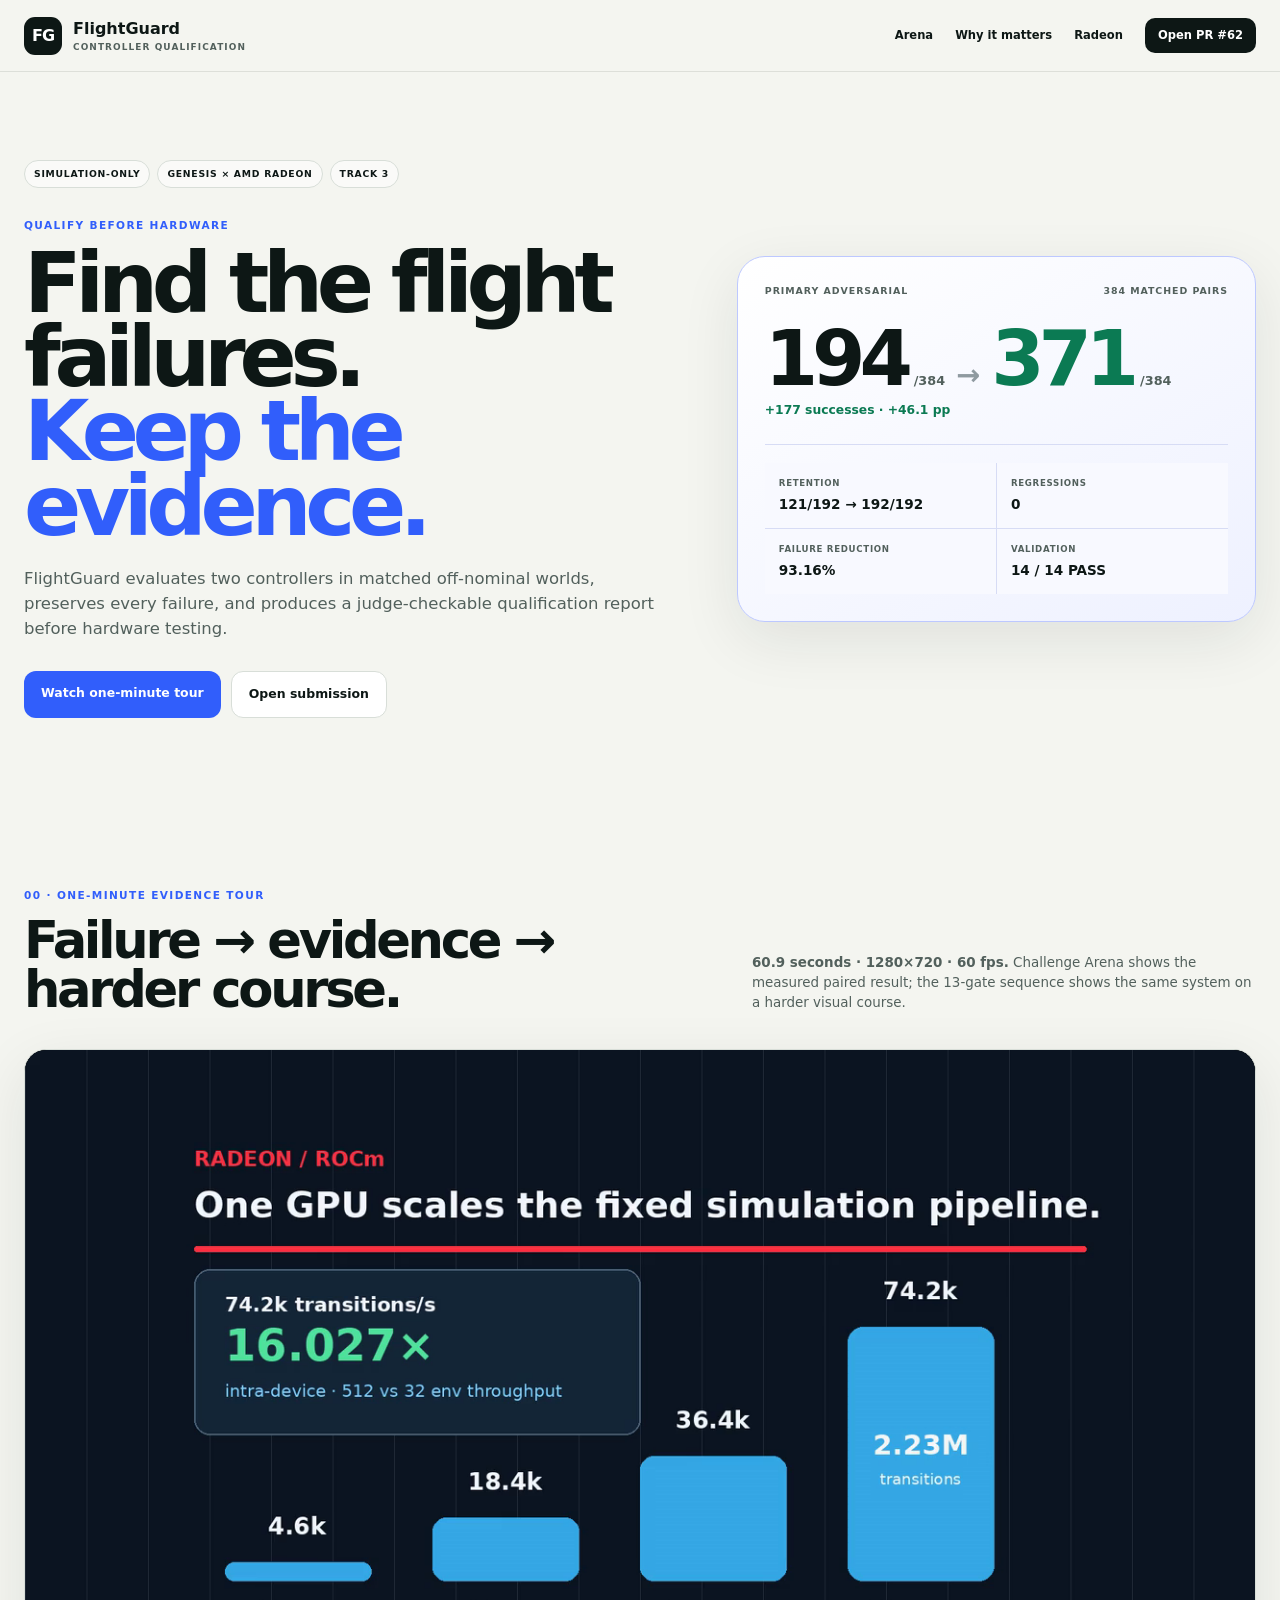
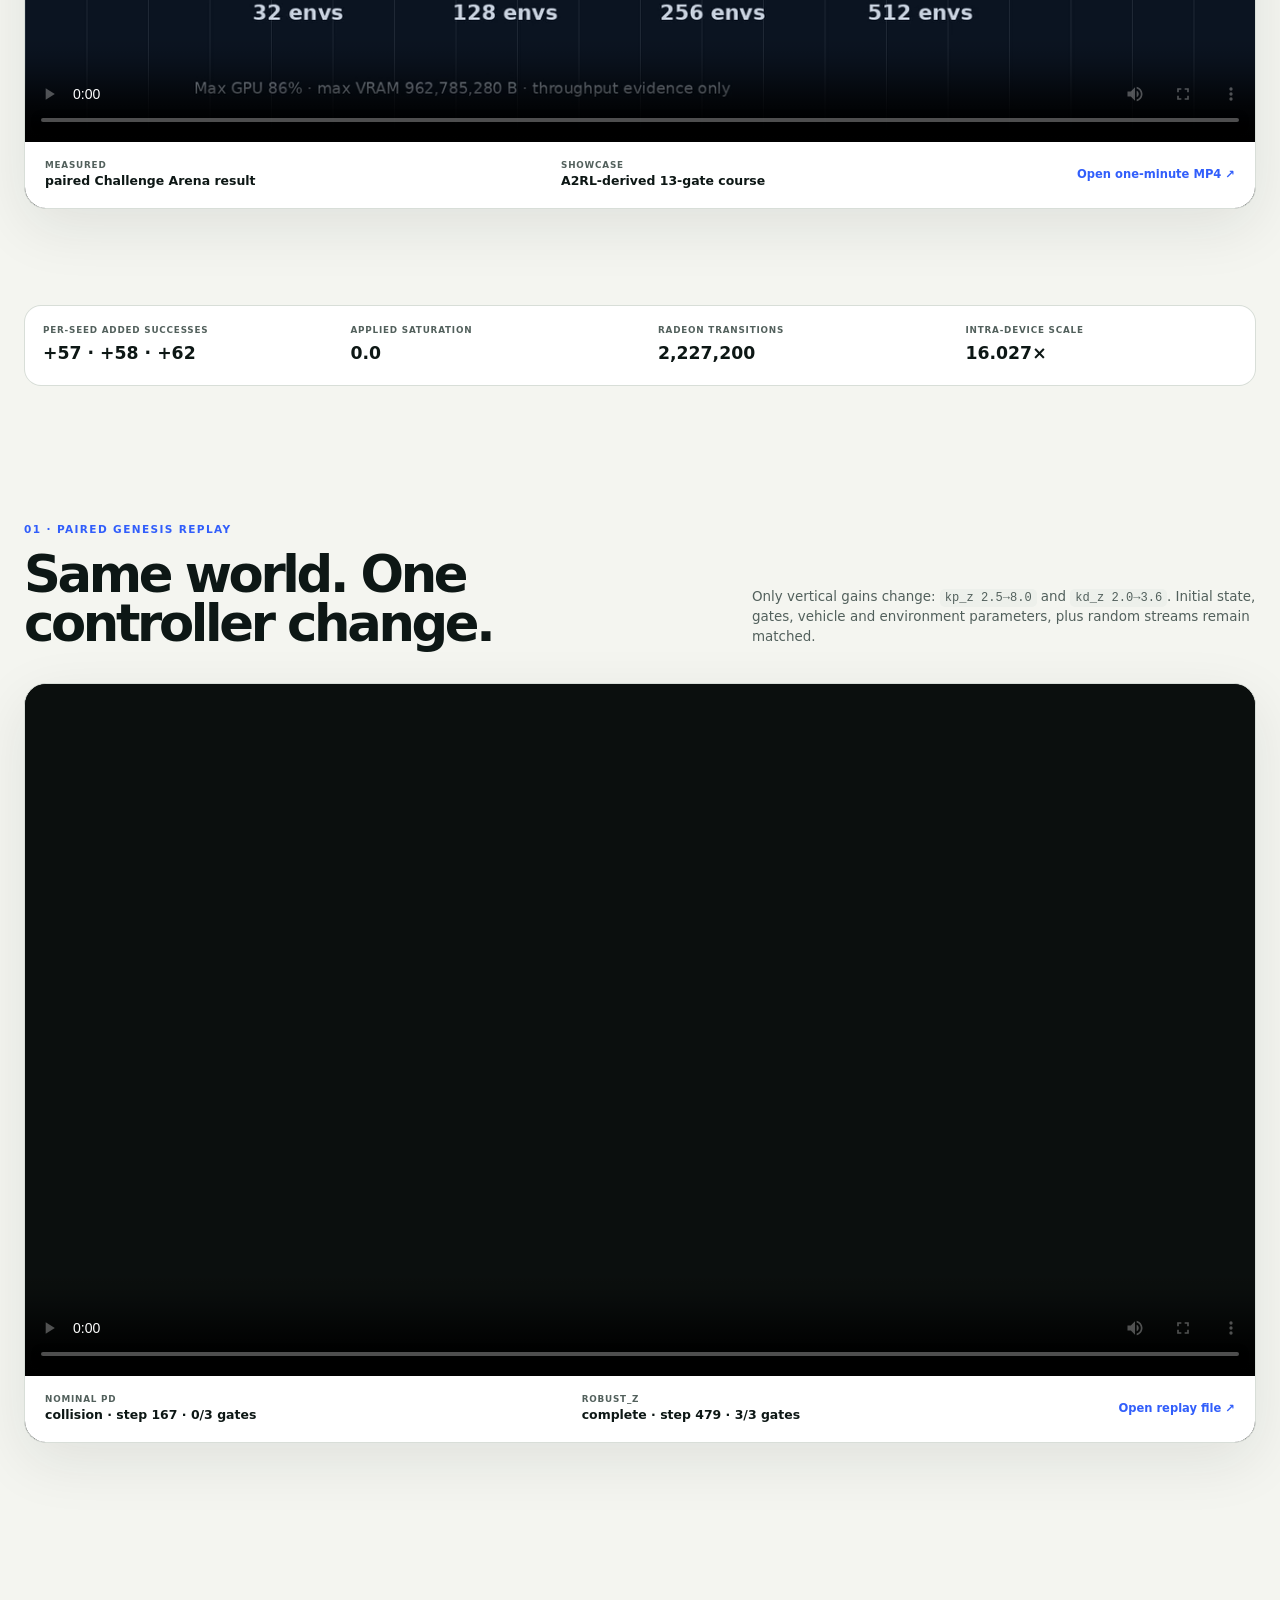
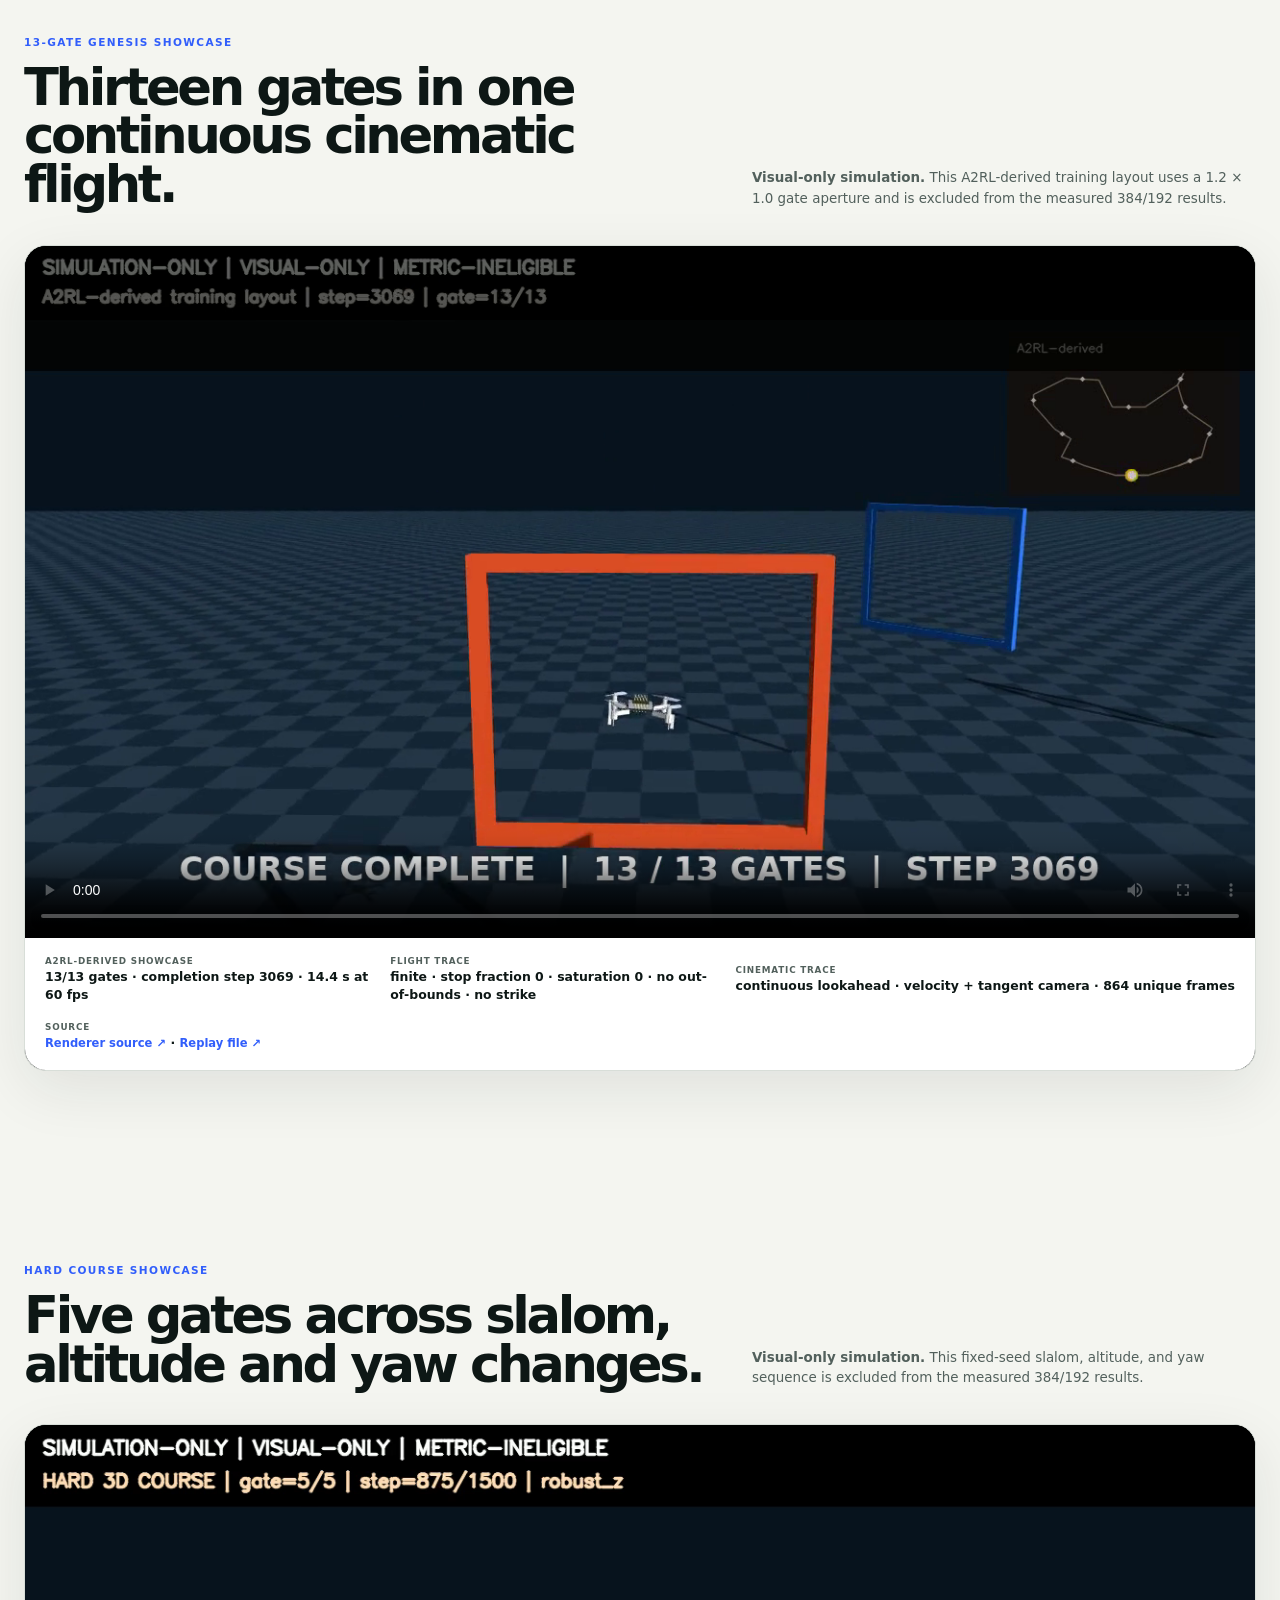
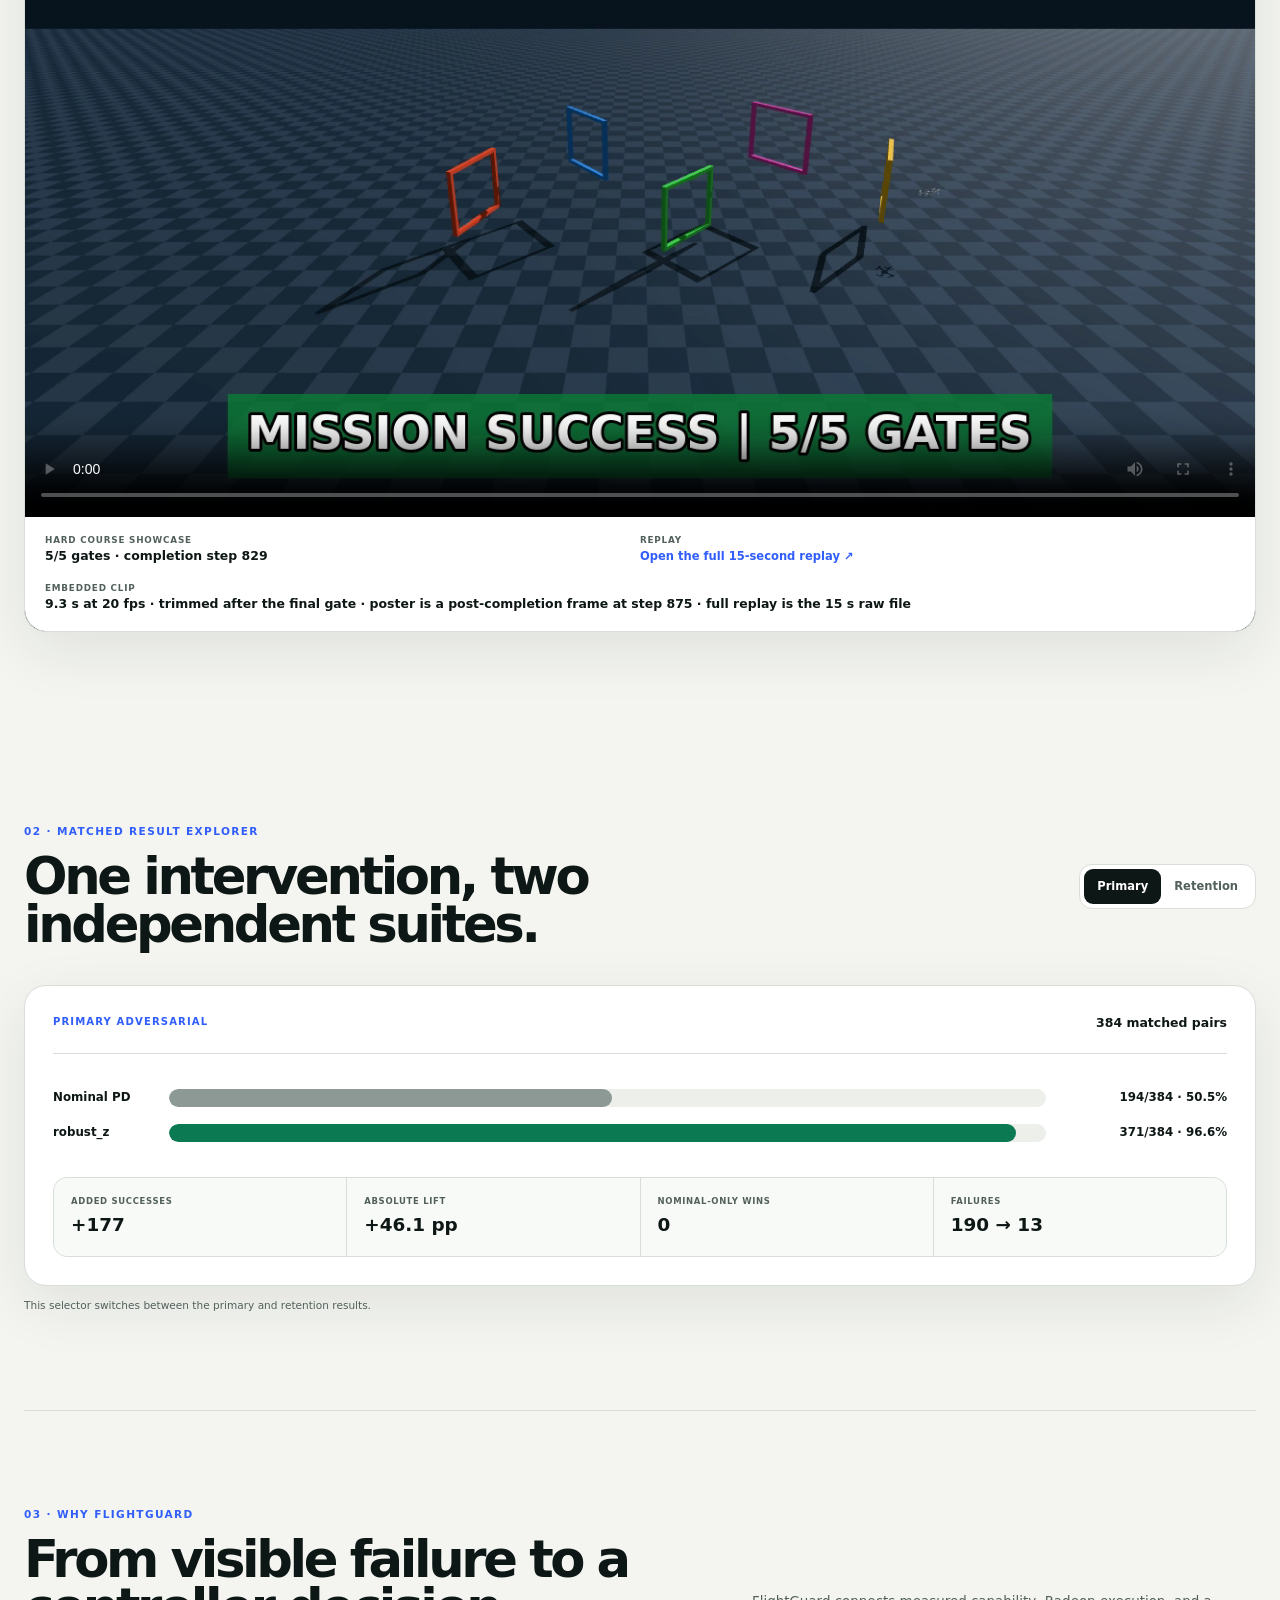
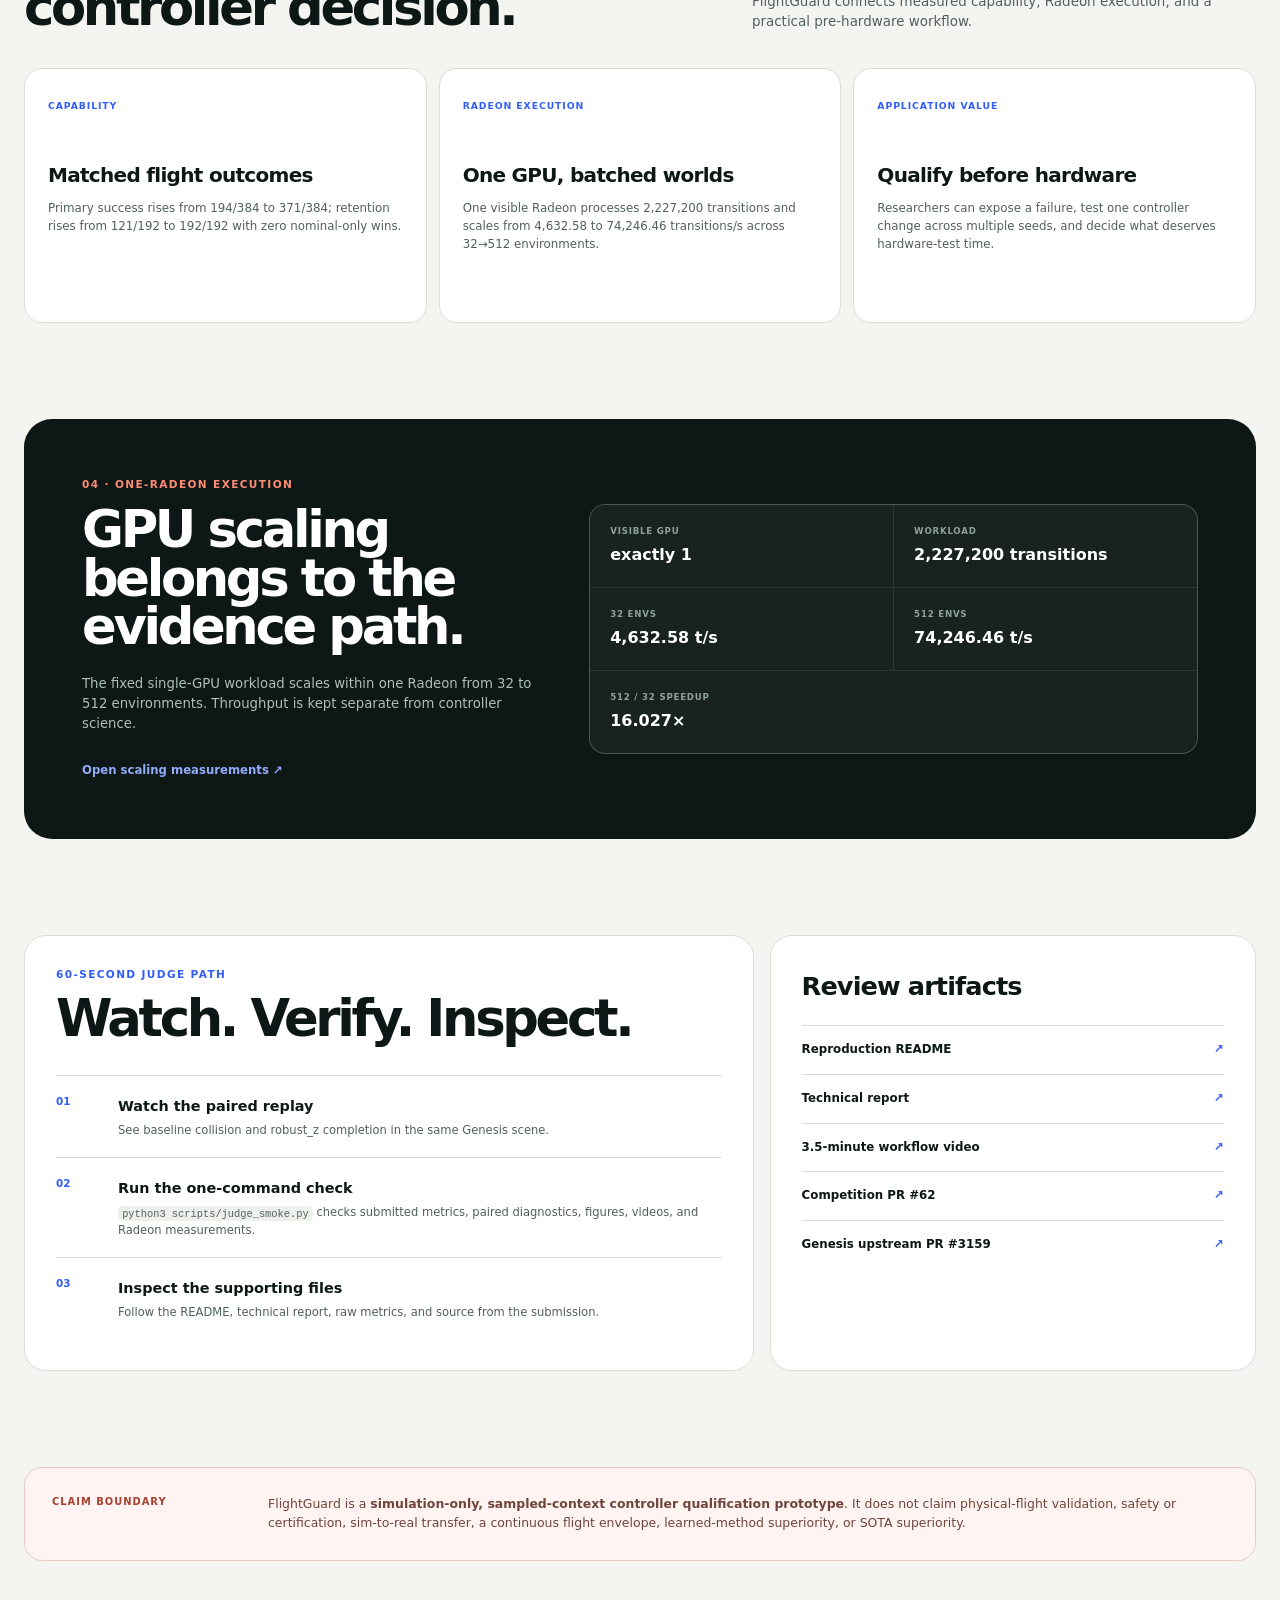
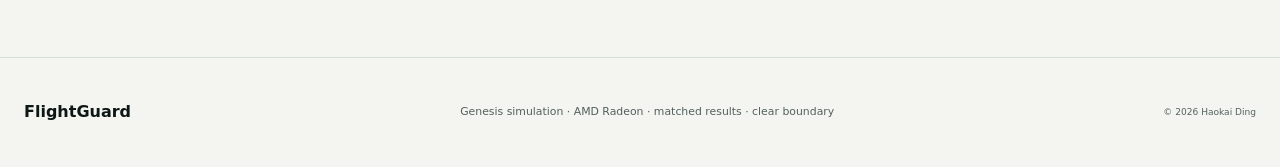
==== commit ca456fa6: "Simplify FlightGuard judge page" ====
--- a/index.html
+++ b/index.html
@@ -9,7 +9,7 @@
   <meta property="og:url" content="https://haokaiding.github.io/Radeon-hackathon-2026-07/">
   <meta property="og:title" content="FlightGuard Challenge Arena">
   <meta property="og:description" content="194/384 to 371/384 primary successes, 121/192 to 192/192 retention, zero regressions.">
-  <meta property="og:image" content="https://raw.githubusercontent.com/HaokaiDing/Radeon-hackathon-2026-07/8bfb734287b903b03a9d8583e822eb556795d4be/submissions/track3-flightguard/submission/figures/challenge-arena-terminal.png">
+  <meta property="og:image" content="https://raw.githubusercontent.com/HaokaiDing/Radeon-hackathon-2026-07/track3-faultfork/submissions/track3-flightguard/submission/figures/challenge-arena-terminal.png">
   <meta name="twitter:card" content="summary_large_image">
   <meta property="og:image:alt" content="FlightGuard Challenge Arena terminal summary: primary successes rise from 194 of 384 to 371 of 384 on one AMD Radeon GPU.">
   <title>FlightGuard Challenge Arena</title>
@@ -24,7 +24,7 @@
     </a>
     <nav aria-label="Primary navigation">
       <a href="#arena">Arena</a>
-      <a href="#rubric">Judge map</a>
+      <a href="#story">Why it matters</a>
       <a href="#radeon">Radeon</a>
       <a class="nav-cta" href="https://github.com/AMD-DEV-CONTEST/Radeon-hackathon-2026-07/pull/62">Open PR #62</a>
     </nav>
@@ -49,12 +49,12 @@
       <div class="hero-score" aria-label="Headline Challenge Arena results">
         <div class="score-label"><span>PRIMARY ADVERSARIAL</span><span>384 MATCHED PAIRS</span></div>
         <div class="score-line"><strong>194</strong><span>/384</span><b aria-hidden="true">→</b><strong class="good">371</strong><span>/384</span></div>
-        <div class="delta">+177 successes · +46.1 percentage points</div>
+        <div class="delta">+177 successes · +46.1 pp</div>
         <div class="score-grid">
           <div><span>RETENTION</span><strong>121/192 → 192/192</strong></div>
           <div><span>REGRESSIONS</span><strong>0</strong></div>
           <div><span>FAILURE REDUCTION</span><strong>93.16%</strong></div>
-          <div><span>FROZEN GATES</span><strong>14 / 14 PASS</strong></div>
+          <div><span>VALIDATION</span><strong>14 / 14 PASS</strong></div>
         </div>
       </div>
     </section>
@@ -62,16 +62,16 @@
     <section class="section arena" id="evidence-tour">
       <div class="section-head">
         <div><p class="eyebrow">00 · ONE-MINUTE EVIDENCE TOUR</p><h2>Failure → evidence → harder course.</h2></div>
-        <p><strong>60.9 seconds · 1280×720 · 60 fps · simulation-only.</strong> Challenge Arena results are frozen formal evidence. The A2RL-derived 13-gate segment is visual-only and metric-ineligible; it does not change the formal result.</p>
-      </div>
-      <div class="video-shell">
-        <video controls playsinline preload="metadata" poster="./flightguard-final-narrative-v6-poster.png" aria-label="One-minute evidence tour: 60.9 seconds, 1280 by 720, 60 fps, simulation-only." aria-describedby="caption-tour">
+        <p><strong>60.9 seconds · 1280×720 · 60 fps.</strong> Challenge Arena shows the measured paired result; the 13-gate sequence shows the same system on a harder visual course.</p>
+      </div>
+      <div class="video-shell">
+        <video controls playsinline preload="metadata" poster="./flightguard-final-narrative-v6-poster.png" aria-label="One-minute evidence tour: measured paired result, harder course, and Radeon scaling." aria-describedby="caption-tour">
           <source src="./flightguard-final-narrative-v6.mp4" type="video/mp4">
           Your browser cannot play this video. Use the MP4 link below.
         </video>
         <div class="video-caption" id="caption-tour">
-          <div><span>FORMAL</span><strong>paired Challenge Arena evidence</strong></div>
-          <div><span>VISUAL</span><strong>A2RL-derived course · metric-ineligible</strong></div>
+          <div><span>MEASURED</span><strong>paired Challenge Arena result</strong></div>
+          <div><span>SHOWCASE</span><strong>A2RL-derived 13-gate course</strong></div>
           <a href="./flightguard-final-narrative-v6.mp4">Open one-minute MP4 ↗</a>
         </div>
       </div>
@@ -90,25 +90,25 @@
         <p>Only vertical gains change: <code>kp_z 2.5→8.0</code> and <code>kd_z 2.0→3.6</code>. Initial state, gates, vehicle and environment parameters, plus random streams remain matched.</p>
       </div>
       <div class="video-shell">
-        <video controls preload="metadata" poster="https://raw.githubusercontent.com/HaokaiDing/Radeon-hackathon-2026-07/8bfb734287b903b03a9d8583e822eb556795d4be/submissions/track3-flightguard/submission/figures/challenge-arena-terminal.png" aria-label="Paired Genesis replay: nominal PD collides at step 167 with 0 of 3 gates; robust_z completes at step 479 with 3 of 3 gates." aria-describedby="caption-replay">
+        <video controls preload="metadata" poster="https://raw.githubusercontent.com/HaokaiDing/Radeon-hackathon-2026-07/track3-faultfork/submissions/track3-flightguard/submission/figures/challenge-arena-terminal.png" aria-label="Paired Genesis replay: nominal PD collides at step 167 with 0 of 3 gates; robust_z completes at step 479 with 3 of 3 gates." aria-describedby="caption-replay">
           <source src="https://haokaiding.github.io/Radeon-hackathon-2026-07/flightguard-challenge-arena-v1-web.mp4" type="video/mp4">
           Your browser cannot play this video. Use the replay link below.
         </video>
         <div class="video-caption" id="caption-replay">
           <div><span>NOMINAL PD</span><strong>collision · step 167 · 0/3 gates</strong></div>
           <div><span>ROBUST_Z</span><strong>complete · step 479 · 3/3 gates</strong></div>
-          <a href="https://github.com/HaokaiDing/Radeon-hackathon-2026-07/blob/8bfb734287b903b03a9d8583e822eb556795d4be/submissions/track3-flightguard/submission/flightguard-challenge-arena-v1.mp4">Open replay file ↗</a>
+          <a href="https://github.com/HaokaiDing/Radeon-hackathon-2026-07/blob/track3-faultfork/submissions/track3-flightguard/submission/flightguard-challenge-arena-v1.mp4">Open replay file ↗</a>
         </div>
       </div>
     </section>
 
     <section class="section arena" id="a2rl-derived-showcase">
       <div class="section-head">
-        <div><p class="eyebrow">VISUAL-ONLY · A2RL-DERIVED SHOWCASE</p><h2>Thirteen gates in one continuous cinematic flight.</h2></div>
-        <p><strong>SIMULATION-ONLY / VISUAL-ONLY / METRIC-INELIGIBLE</strong>. A2RL-derived training layout, not an official A2RL track. The plan is scaled to 0.6 and recentered; FlightGuard uses a 1.2 × 1.0 aperture. The formal 384/192 metrics remain unchanged.</p>
-      </div>
-      <div class="video-shell">
-        <video controls preload="metadata" poster="flightguard-a2rl-course-visual-v3-cinematic-poster.png?v=3918af4f0895" aria-label="A2RL-derived cinematic showcase: 13 of 13 gates, completion step 3069, simulation-only, visual-only, metric-ineligible." aria-describedby="caption-a2rl">
+        <div><p class="eyebrow">13-GATE GENESIS SHOWCASE</p><h2>Thirteen gates in one continuous cinematic flight.</h2></div>
+        <p><strong>Visual-only simulation.</strong> This A2RL-derived training layout uses a 1.2 × 1.0 gate aperture and is excluded from the measured 384/192 results.</p>
+      </div>
+      <div class="video-shell">
+        <video controls preload="metadata" poster="flightguard-a2rl-course-visual-v3-cinematic-poster.png?v=3918af4f0895" aria-label="A2RL-derived cinematic showcase: 13 of 13 gates, completion step 3069." aria-describedby="caption-a2rl">
           <source src="flightguard-a2rl-course-visual-v3-cinematic.mp4?v=125d0740a408" type="video/mp4">
           Your browser cannot play this video. Use the evidence links below.
         </video>
@@ -116,26 +116,24 @@
           <div><span>A2RL-DERIVED SHOWCASE</span><strong>13/13 gates · completion step 3069 · 14.4 s at 60 fps</strong></div>
           <div><span>FLIGHT TRACE</span><strong>finite · stop fraction 0 · saturation 0 · no out-of-bounds · no strike</strong></div>
           <div><span>CINEMATIC TRACE</span><strong>continuous lookahead · velocity + tangent camera · 864 unique frames</strong></div>
-          <div><span>CLAIM BOUNDARY</span><strong>SIMULATION-ONLY · VISUAL-ONLY · METRIC-INELIGIBLE</strong></div>
-          <div><span>EVIDENCE</span><strong><a href="https://github.com/HaokaiDing/Radeon-hackathon-2026-07/blob/8bfb734287b903b03a9d8583e822eb556795d4be/submissions/track3-flightguard/scripts/render_a2rl_cinematic_course_amd.py">Renderer source ↗</a> · <a href="https://github.com/HaokaiDing/Radeon-hackathon-2026-07/blob/8bfb734287b903b03a9d8583e822eb556795d4be/submissions/track3-flightguard/submission/evidence/a2rl-course-visual-v3-render.json">Render receipt ↗</a> · <a href="https://github.com/HaokaiDing/Radeon-hackathon-2026-07/blob/8bfb734287b903b03a9d8583e822eb556795d4be/submissions/track3-flightguard/submission/evidence/a2rl-course-visual-v3-master-export.json">Master export receipt ↗</a> · <a href="https://github.com/HaokaiDing/Radeon-hackathon-2026-07/blob/8bfb734287b903b03a9d8583e822eb556795d4be/submissions/track3-flightguard/submission/evidence/a2rl-course-visual-v3-poster-selection.json">Poster selection receipt ↗</a></strong></div>
+          <div><span>SOURCE</span><strong><a href="https://github.com/HaokaiDing/Radeon-hackathon-2026-07/blob/track3-faultfork/submissions/track3-flightguard/scripts/render_a2rl_cinematic_course_amd.py">Renderer source ↗</a> · <a href="https://github.com/HaokaiDing/Radeon-hackathon-2026-07/blob/track3-faultfork/submissions/track3-flightguard/submission/flightguard-genesis-a2rl-course-visual-v3-cinematic.mp4">Replay file ↗</a></strong></div>
         </div>
       </div>
     </section>
 
     <section class="section arena" id="hard-course">
       <div class="section-head">
-        <div><p class="eyebrow">VISUAL-ONLY · HARD COURSE SHOWCASE</p><h2>Five gates across slalom, altitude and yaw changes.</h2></div>
-        <p>This separate fixed-seed Genesis replay makes the flight task easier to inspect. It is <strong>SIMULATION-ONLY / VISUAL-ONLY / METRIC-INELIGIBLE</strong> and does not alter the frozen 384/192 results above.</p>
-      </div>
-      <div class="video-shell">
-        <video controls preload="metadata" poster="flightguard-genesis-hard-course-visual-v1-poster.png?v=4ce7bb2257d1" aria-label="Hard course showcase: the poster frame reads mission success with 5 of 5 gates; completion step 829; simulation-only, visual-only, metric-ineligible." aria-describedby="caption-hard">
+        <div><p class="eyebrow">HARD COURSE SHOWCASE</p><h2>Five gates across slalom, altitude and yaw changes.</h2></div>
+        <p><strong>Visual-only simulation.</strong> This fixed-seed slalom, altitude, and yaw sequence is excluded from the measured 384/192 results.</p>
+      </div>
+      <div class="video-shell">
+        <video controls preload="metadata" poster="flightguard-genesis-hard-course-visual-v1-poster.png?v=4ce7bb2257d1" aria-label="Hard course showcase: mission success with 5 of 5 gates at completion step 829." aria-describedby="caption-hard">
           <source src="flightguard-genesis-hard-course-visual-v1-web.mp4?v=da1ffea35a8d" type="video/mp4">
           Your browser cannot play this video. Use the evidence links below.
         </video>
         <div class="video-caption" id="caption-hard">
           <div><span>HARD COURSE SHOWCASE</span><strong>5/5 gates · completion step 829</strong></div>
-          <div><span>CLAIM BOUNDARY</span><strong>SIMULATION-ONLY · VISUAL-ONLY · METRIC-INELIGIBLE</strong></div>
-          <div><span>EVIDENCE</span><strong><a href="https://github.com/HaokaiDing/Radeon-hackathon-2026-07/blob/8bfb734287b903b03a9d8583e822eb556795d4be/submissions/track3-flightguard/submission/flightguard-genesis-hard-course-visual-v1.mp4">Raw 15s replay ↗</a> · <a href="https://github.com/HaokaiDing/Radeon-hackathon-2026-07/blob/8bfb734287b903b03a9d8583e822eb556795d4be/submissions/track3-flightguard/submission/evidence/hard-course-visual-v1.json">Run receipt ↗</a></strong></div>
+          <div><span>REPLAY</span><strong><a href="https://github.com/HaokaiDing/Radeon-hackathon-2026-07/blob/track3-faultfork/submissions/track3-flightguard/submission/flightguard-genesis-hard-course-visual-v1.mp4">Open the full 15-second replay ↗</a></strong></div>
           <div class="wide"><span>EMBEDDED CLIP</span><strong>9.3 s at 20 fps · trimmed after the final gate · poster is a post-completion frame at step 875 · full replay is the 15 s raw file</strong></div>
         </div>
       </div>
@@ -143,7 +141,7 @@
 
     <section class="section results">
       <div class="section-head compact">
-        <div><p class="eyebrow">02 · FROZEN RESULT EXPLORER</p><h2>One headline, two independent lanes.</h2></div>
+        <div><p class="eyebrow">02 · MATCHED RESULT EXPLORER</p><h2>One intervention, two independent suites.</h2></div>
         <div class="toggle" role="group" aria-label="Choose result lane">
           <button class="is-active" type="button" data-lane="primary">Primary</button>
           <button type="button" data-lane="retention">Retention</button>
@@ -162,20 +160,18 @@
           <div><span>FAILURES</span><strong id="failure-value">190 → 13</strong></div>
         </div>
       </div>
-      <p class="method-note">This selector changes presentation only. It does not recompute evidence or expose an exploratory result.</p>
-    </section>
-
-    <section class="section rubric" id="rubric">
-      <div class="section-head">
-        <div><p class="eyebrow">03 · OFFICIAL 100-POINT JUDGE MAP</p><h2>Evidence aligned to every criterion.</h2></div>
-        <p>The cards map submitted evidence to the official rubric. They are not self-awarded scores.</p>
-      </div>
-      <div class="rubric-grid">
-        <article><span>30 POINTS</span><h3>Robot capability</h3><p>Primary 194/384→371/384; retention 121/192→192/192; zero nominal-only wins across matched contexts.</p></article>
-        <article><span>20 POINTS</span><h3>Radeon & ROCm</h3><p>One visible Radeon, 2,227,200 transitions, and 4,632.58→74,246.46 transitions/s from 32→512 environments.</p></article>
-        <article><span>20 POINTS</span><h3>Innovation</h3><p>Paired adversarial controller qualification with preregistered no-op, kill-magnitude, retention, finite-trace and saturation gates.</p></article>
-        <article><span>20 POINTS</span><h3>Application value</h3><p>A pre-hardware qualification workflow for discovering flight-control failures before costly physical testing.</p></article>
-        <article><span>10 POINTS</span><h3>Upstream contribution</h3><p><a href="https://github.com/Genesis-Embodied-AI/genesis-world/pull/3159">Genesis #3159</a> is open and mergeable; all 3 review threads are resolved.</p></article>
+      <p class="method-note">This selector switches between the primary and retention results.</p>
+    </section>
+
+    <section class="section story" id="story">
+      <div class="section-head">
+        <div><p class="eyebrow">03 · WHY FLIGHTGUARD</p><h2>From visible failure to a controller decision.</h2></div>
+        <p>FlightGuard connects measured capability, Radeon execution, and a practical pre-hardware workflow.</p>
+      </div>
+      <div class="story-grid">
+        <article><span>CAPABILITY</span><h3>Matched flight outcomes</h3><p>Primary success rises from 194/384 to 371/384; retention rises from 121/192 to 192/192 with zero nominal-only wins.</p></article>
+        <article><span>RADEON EXECUTION</span><h3>One GPU, batched worlds</h3><p>One visible Radeon processes 2,227,200 transitions and scales from 4,632.58 to 74,246.46 transitions/s across 32→512 environments.</p></article>
+        <article><span>APPLICATION VALUE</span><h3>Qualify before hardware</h3><p>Researchers can expose a failure, test one controller change across multiple seeds, and decide what deserves hardware-test time.</p></article>
       </div>
     </section>
 
@@ -184,7 +180,7 @@
         <p class="eyebrow">04 · ONE-RADEON EXECUTION</p>
         <h2>GPU scaling belongs to the evidence path.</h2>
         <p>The fixed single-GPU workload scales within one Radeon from 32 to 512 environments. Throughput is kept separate from controller science.</p>
-        <a class="text-link" href="https://github.com/HaokaiDing/Radeon-hackathon-2026-07/blob/8bfb734287b903b03a9d8583e822eb556795d4be/submissions/track3-flightguard/submission/evidence/radeon-formal-scaling.json">Open frozen scaling evidence ↗</a>
+        <a class="text-link" href="https://github.com/HaokaiDing/Radeon-hackathon-2026-07/blob/track3-faultfork/submissions/track3-flightguard/submission/evidence/radeon-formal-scaling.json">Open scaling measurements ↗</a>
       </div>
       <div class="radeon-grid">
         <div><span>VISIBLE GPU</span><strong>exactly 1</strong></div>
@@ -201,15 +197,15 @@
         <h2>Watch. Verify. Inspect.</h2>
         <ol>
           <li><span>01</span><div><strong>Watch the paired replay</strong><p>See baseline collision and robust_z completion in the same Genesis scene.</p></div></li>
-          <li><span>02</span><div><strong>Run the evidence-only smoke</strong><p><code>python3 scripts/judge_smoke.py</code> checks submitted bytes, aggregates, gates, figures and videos.</p></div></li>
-          <li><span>03</span><div><strong>Follow the frozen sources</strong><p>Every headline links to the immutable submission snapshot.</p></div></li>
+          <li><span>02</span><div><strong>Run the one-command check</strong><p><code>python3 scripts/judge_smoke.py</code> checks submitted metrics, paired diagnostics, figures, videos, and Radeon measurements.</p></div></li>
+          <li><span>03</span><div><strong>Inspect the supporting files</strong><p>Follow the README, technical report, raw metrics, and source from the submission.</p></div></li>
         </ol>
       </div>
       <div class="links-card">
         <h3>Review artifacts</h3>
-        <a href="https://github.com/HaokaiDing/Radeon-hackathon-2026-07/blob/8bfb734287b903b03a9d8583e822eb556795d4be/submissions/track3-flightguard/README.md"><span>Reproduction README</span><b>↗</b></a>
-        <a href="https://github.com/HaokaiDing/Radeon-hackathon-2026-07/blob/8bfb734287b903b03a9d8583e822eb556795d4be/submissions/track3-flightguard/docs/technical-report.md"><span>Technical report</span><b>↗</b></a>
-        <a href="https://github.com/HaokaiDing/Radeon-hackathon-2026-07/blob/8bfb734287b903b03a9d8583e822eb556795d4be/submissions/track3-flightguard/submission/flightguard-challenge-arena-workflow-demo-v3.mp4"><span>3.5-minute workflow video</span><b>↗</b></a>
+        <a href="https://github.com/HaokaiDing/Radeon-hackathon-2026-07/blob/track3-faultfork/submissions/track3-flightguard/README.md"><span>Reproduction README</span><b>↗</b></a>
+        <a href="https://github.com/HaokaiDing/Radeon-hackathon-2026-07/blob/track3-faultfork/submissions/track3-flightguard/docs/technical-report.md"><span>Technical report</span><b>↗</b></a>
+        <a href="https://github.com/HaokaiDing/Radeon-hackathon-2026-07/blob/track3-faultfork/submissions/track3-flightguard/submission/flightguard-challenge-arena-workflow-demo-v3.mp4"><span>3.5-minute workflow video</span><b>↗</b></a>
         <a href="https://github.com/AMD-DEV-CONTEST/Radeon-hackathon-2026-07/pull/62"><span>Competition PR #62</span><b>↗</b></a>
         <a href="https://github.com/Genesis-Embodied-AI/genesis-world/pull/3159"><span>Genesis upstream PR #3159</span><b>↗</b></a>
       </div>
@@ -221,7 +217,7 @@
     </section>
   </main>
 
-  <footer><strong>FlightGuard</strong><span>Genesis simulation · AMD Radeon · matched evidence · explicit boundaries</span><small>© <span id="year">2026</span> Haokai Ding</small></footer>
+  <footer><strong>FlightGuard</strong><span>Genesis simulation · AMD Radeon · matched results · clear boundary</span><small>© <span id="year">2026</span> Haokai Ding</small></footer>
   <script src="./app.js"></script>
 </body>
 </html>
--- a/styles.css
+++ b/styles.css
@@ -32,12 +32,12 @@
 .result-panel{padding:28px;border:1px solid var(--line);border-radius:var(--radius);background:#fff;box-shadow:var(--shadow)}.result-title{display:flex;justify-content:space-between;padding-bottom:20px;border-bottom:1px solid var(--line)}.result-title span{color:var(--blue);font-size:.63rem;font-weight:900;letter-spacing:.11em}.result-title strong{font-size:.78rem}
 .bar-group{display:grid;gap:17px;padding:35px 0}.bar-row{display:grid;grid-template-columns:100px 1fr 165px;gap:16px;align-items:center}.bar-row>span{font-size:.74rem;font-weight:800}.bar-row>strong{text-align:right;font-size:.74rem}.bar{height:18px;overflow:hidden;border-radius:999px;background:#ecefea}.bar i{display:block;height:100%;border-radius:inherit;background:#8d9995;transition:width .3s ease}.bar-row.candidate i{background:var(--green)}
 .result-facts{display:grid;grid-template-columns:repeat(4,1fr);gap:1px;overflow:hidden;border:1px solid var(--line);border-radius:14px;background:var(--line)}.result-facts div{padding:17px;background:#f8faf7}.result-facts span,.result-facts strong{display:block}.result-facts span{color:var(--muted);font-size:.53rem;font-weight:850;letter-spacing:.08em}.result-facts strong{margin-top:4px;font-size:1.15rem}.method-note{margin:12px 0 0;color:var(--muted);font-size:.66rem}
-.rubric{border-top:1px solid var(--line)}.rubric-grid{display:grid;grid-template-columns:repeat(10,1fr);gap:12px}.rubric-grid article{grid-column:span 2;min-height:255px;padding:23px;border:1px solid var(--line);border-radius:18px;background:#fff}.rubric-grid span{color:var(--blue);font-size:.58rem;font-weight:900;letter-spacing:.1em}.rubric-grid h3{margin:44px 0 10px;font-size:1.25rem}.rubric-grid p{color:var(--muted);font-size:.74rem}.rubric-grid a{color:var(--blue);font-weight:800}
+.story{border-top:1px solid var(--line)}.story-grid{display:grid;grid-template-columns:repeat(3,1fr);gap:12px}.story-grid article{min-height:255px;padding:23px;border:1px solid var(--line);border-radius:18px;background:#fff}.story-grid span{color:var(--blue);font-size:.58rem;font-weight:900;letter-spacing:.1em}.story-grid h3{margin:44px 0 10px;font-size:1.25rem}.story-grid p{color:var(--muted);font-size:.74rem}.story-grid a{color:var(--blue);font-weight:800}
 .radeon{display:grid;grid-template-columns:.86fr 1.14fr;gap:48px;align-items:center;padding:58px;border-radius:28px;background:var(--ink);color:#fff}.radeon .eyebrow{color:#ff8b76}.radeon-copy>p:not(.eyebrow){margin:23px 0;color:#aebeba;font-size:.83rem}.text-link{color:#92aafa;font-size:.73rem;font-weight:850;text-decoration:none}.radeon-grid{display:grid;grid-template-columns:1fr 1fr;gap:1px;overflow:hidden;border:1px solid rgba(255,255,255,.15);border-radius:16px;background:rgba(255,255,255,.14)}.radeon-grid div{padding:20px;background:#182320}.radeon-grid .wide{grid-column:1/-1}.radeon-grid span,.radeon-grid strong{display:block}.radeon-grid span{color:#8fa19c;font-size:.54rem;font-weight:850;letter-spacing:.09em}.radeon-grid strong{margin-top:5px;font-size:1rem}
 .judge{display:grid;grid-template-columns:1.2fr .8fr;gap:16px}.judge-card,.links-card{padding:31px;border:1px solid var(--line);border-radius:var(--radius);background:#fff}.judge-card ol{display:grid;gap:0;margin:32px 0 0;padding:0;list-style:none}.judge-card li{display:grid;grid-template-columns:48px 1fr;gap:14px;padding:18px 0;border-top:1px solid var(--line)}.judge-card li>span{color:var(--blue);font-size:.65rem;font-weight:900}.judge-card li strong{font-size:.9rem}.judge-card li p{margin:4px 0 0;color:var(--muted);font-size:.72rem}.links-card{display:flex;flex-direction:column}.links-card h3{margin-bottom:20px;font-size:1.6rem}.links-card a{display:flex;justify-content:space-between;padding:15px 0;border-top:1px solid var(--line);font-size:.74rem;font-weight:800;text-decoration:none}.links-card b{color:var(--blue)}
 .boundary{display:grid;grid-template-columns:180px 1fr;gap:36px;width:min(1240px,calc(100% - 48px));margin:0 auto 96px;padding:27px;border:1px solid #ecc9c2;border-radius:18px;background:#fff4f1}.boundary>span{color:#a74132;font-size:.62rem;font-weight:900;letter-spacing:.1em}.boundary p{margin:0;color:#6f443c;font-size:.78rem}
 footer{display:flex;gap:24px;align-items:center;justify-content:space-between;min-height:110px;padding:0 max(24px,calc((100vw - 1240px)/2));border-top:1px solid var(--line);color:var(--muted);font-size:.68rem}footer strong{color:var(--ink);font-size:1rem}
 code{padding:.15em .4em;border-radius:5px;background:#edf0eb;font-family:ui-monospace,SFMono-Regular,Menlo,monospace;font-size:.9em}
-@media(max-width:980px){.hero,.section-head,.radeon{grid-template-columns:1fr}.hero{gap:34px}.rubric-grid{grid-template-columns:repeat(2,1fr)}.rubric-grid article{grid-column:auto}.proof-strip{grid-template-columns:1fr 1fr}.radeon{padding:38px}.video-caption{grid-template-columns:1fr 1fr}.video-caption a{grid-column:1/-1}.judge{grid-template-columns:1fr}}
-@media(max-width:680px){.topbar{position:static;padding:15px 18px}.topbar nav>a:not(.nav-cta){display:none}.hero,.section,.proof-strip,.boundary{width:min(100% - 28px,1240px)}.hero{min-height:auto;padding:65px 0 48px}h1{font-size:clamp(3.1rem,16vw,5rem)}.score-line strong{font-size:3.3rem}.score-grid,.proof-strip,.result-facts,.rubric-grid,.radeon-grid{grid-template-columns:1fr}.video-caption,.judge,.boundary{grid-template-columns:1fr}.bar-row{grid-template-columns:82px 1fr}.bar-row>strong{grid-column:2;text-align:left}.section{padding:70px 0}.radeon{padding:26px}.rubric-grid article{min-height:210px}.rubric-grid h3{margin-top:25px}.result-title{display:grid;gap:5px}footer{display:grid;padding:28px 18px}}
+@media(max-width:980px){.hero,.section-head,.radeon{grid-template-columns:1fr}.hero{gap:34px}.story-grid{grid-template-columns:1fr}.story-grid article{grid-column:auto}.proof-strip{grid-template-columns:1fr 1fr}.radeon{padding:38px}.video-caption{grid-template-columns:1fr 1fr}.video-caption a{grid-column:1/-1}.judge{grid-template-columns:1fr}}
+@media(max-width:680px){.topbar{position:static;padding:15px 18px}.topbar nav>a:not(.nav-cta){display:none}.hero,.section,.proof-strip,.boundary{width:min(100% - 28px,1240px)}.hero{min-height:auto;padding:65px 0 48px}h1{font-size:clamp(3.1rem,16vw,5rem)}.score-line strong{font-size:3.3rem}.score-grid,.proof-strip,.result-facts,.story-grid,.radeon-grid{grid-template-columns:1fr}.video-caption,.judge,.boundary{grid-template-columns:1fr}.bar-row{grid-template-columns:82px 1fr}.bar-row>strong{grid-column:2;text-align:left}.section{padding:70px 0}.radeon{padding:26px}.story-grid article{min-height:210px}.story-grid h3{margin-top:25px}.result-title{display:grid;gap:5px}footer{display:grid;padding:28px 18px}}
 @media(prefers-reduced-motion:reduce){*{scroll-behavior:auto!important;transition:none!important}}
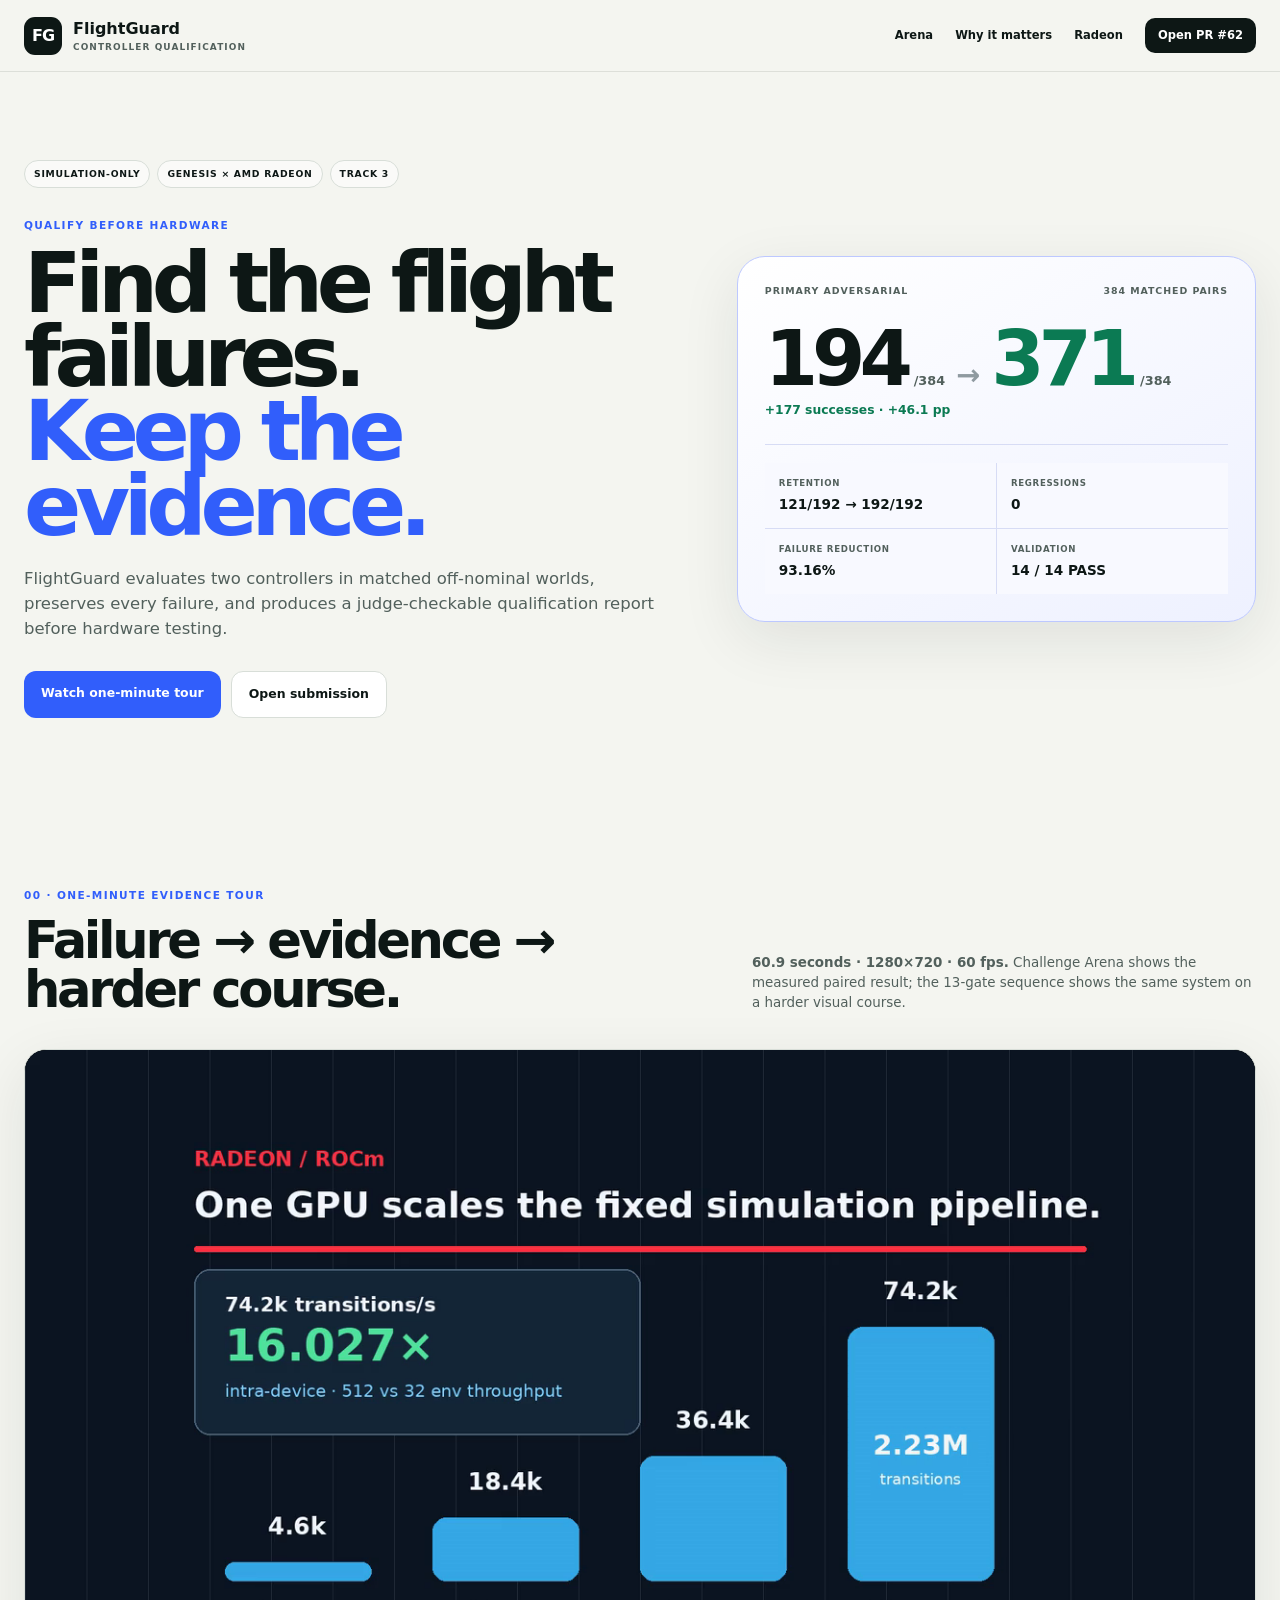
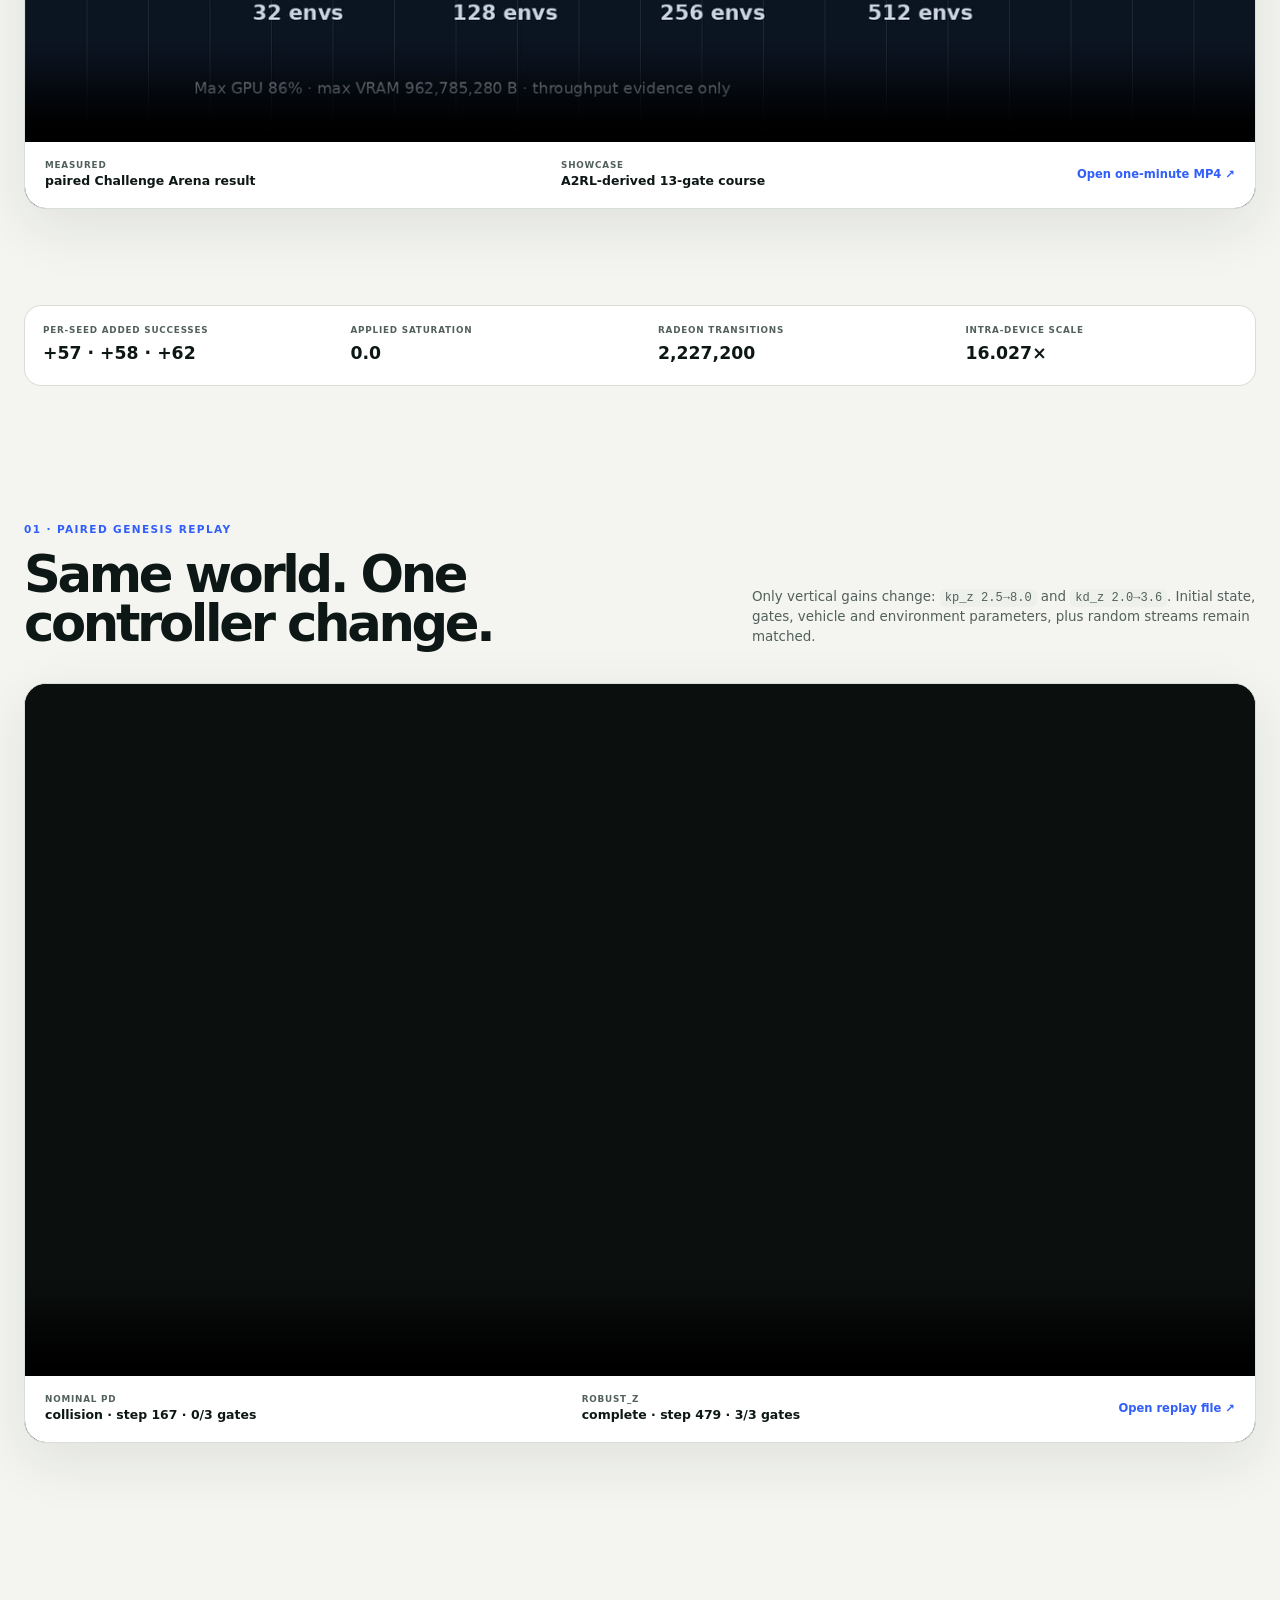
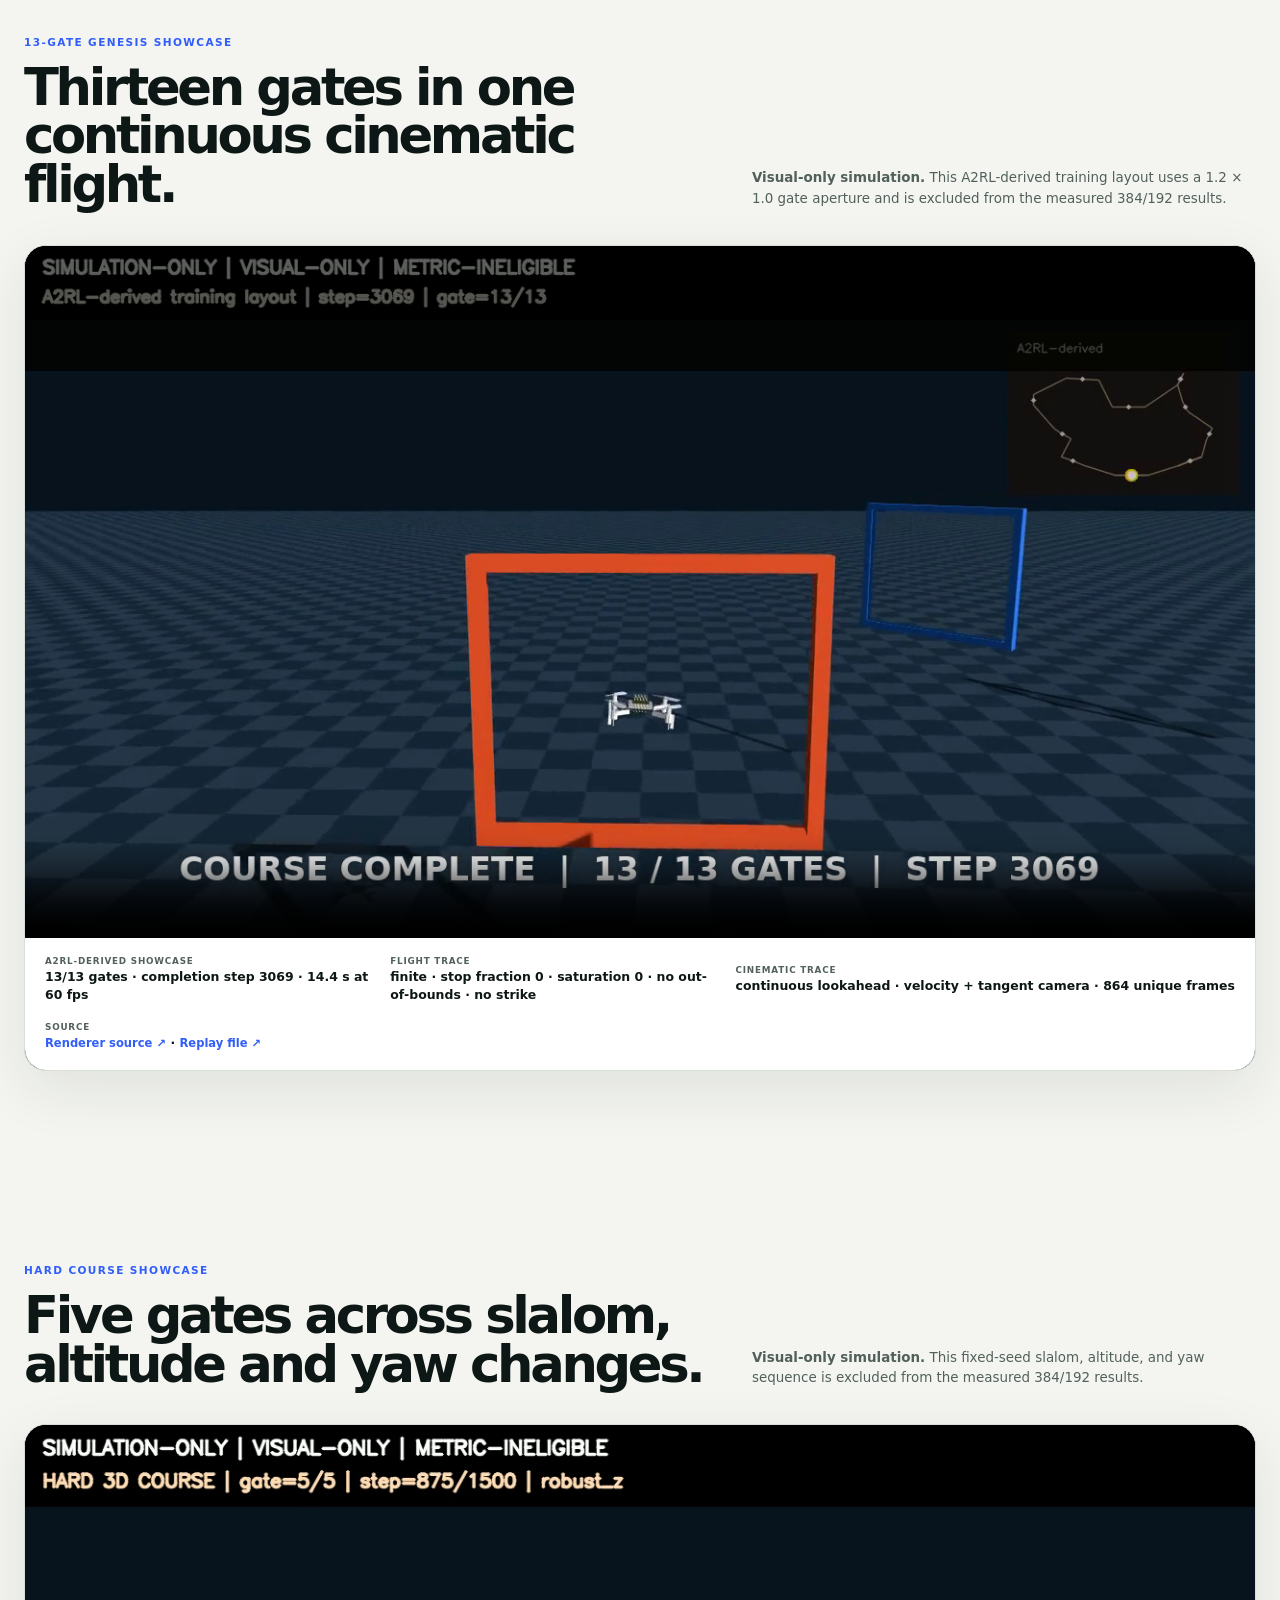
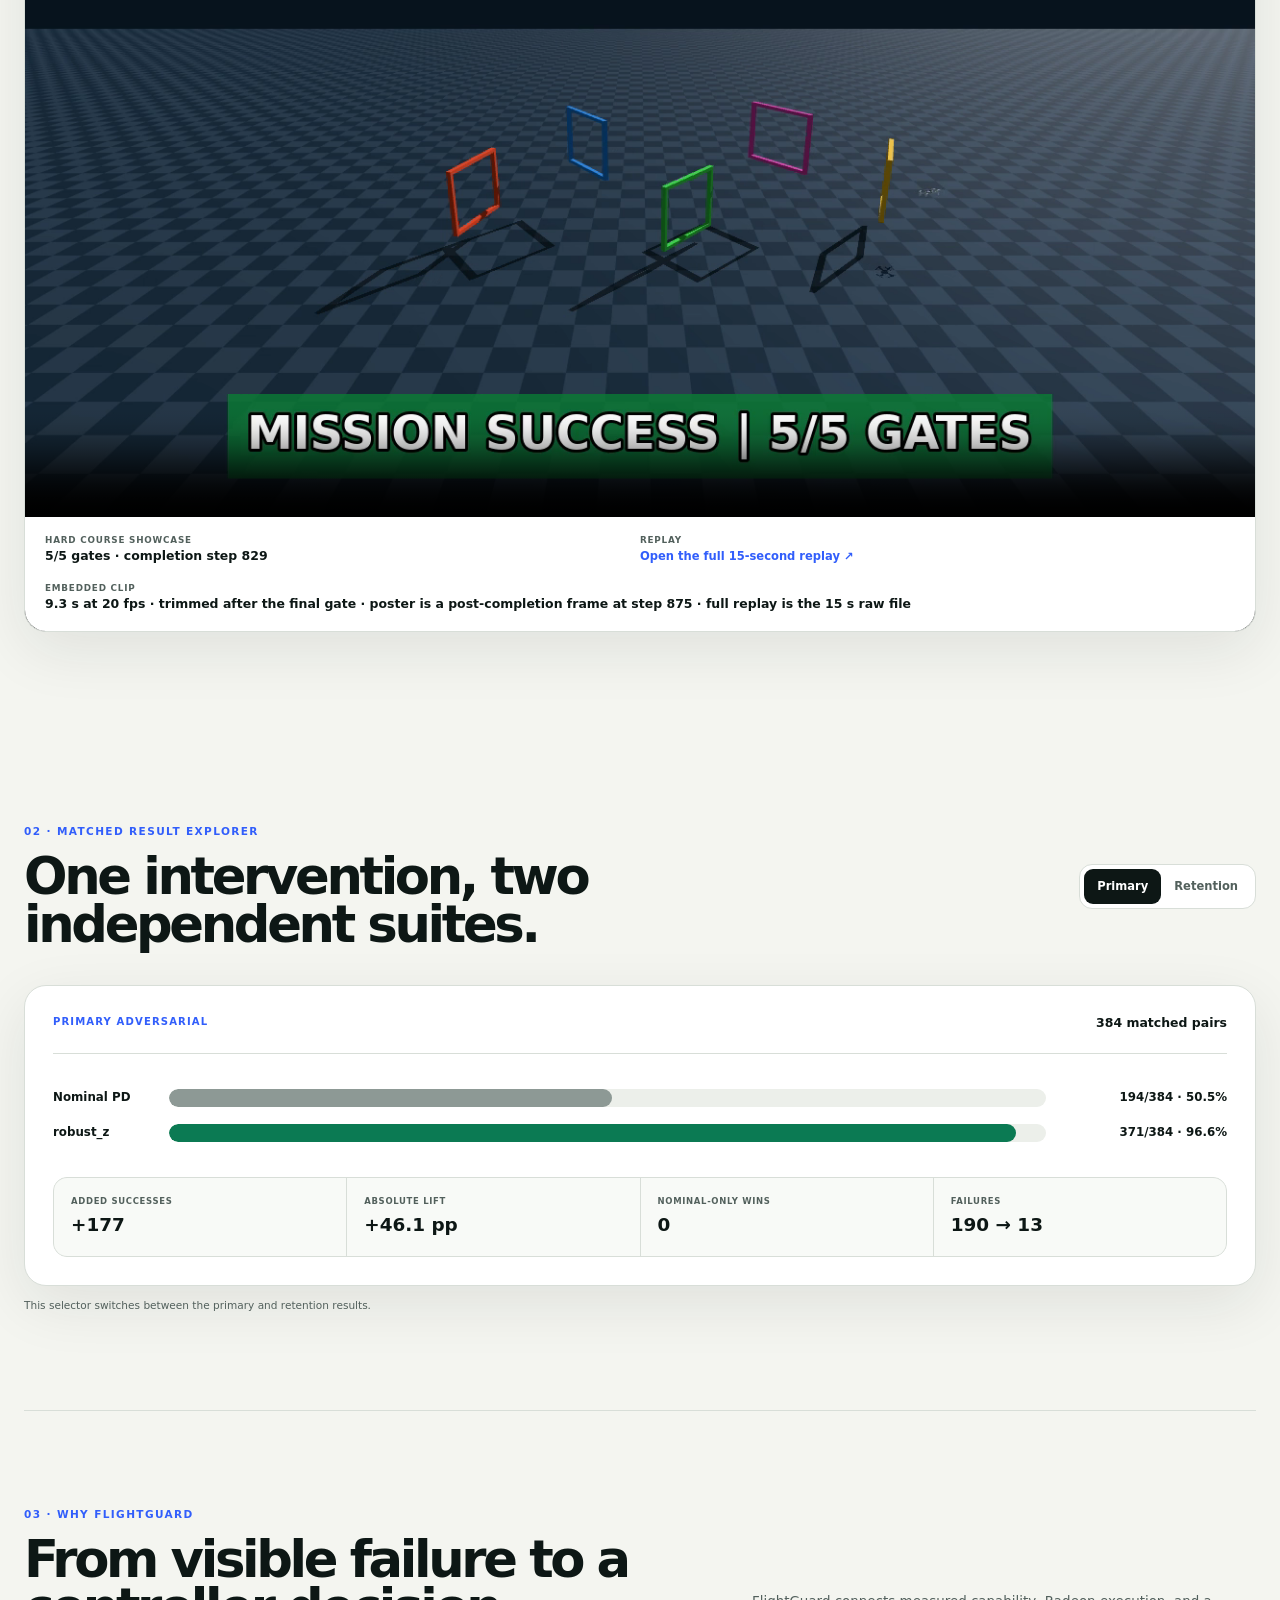
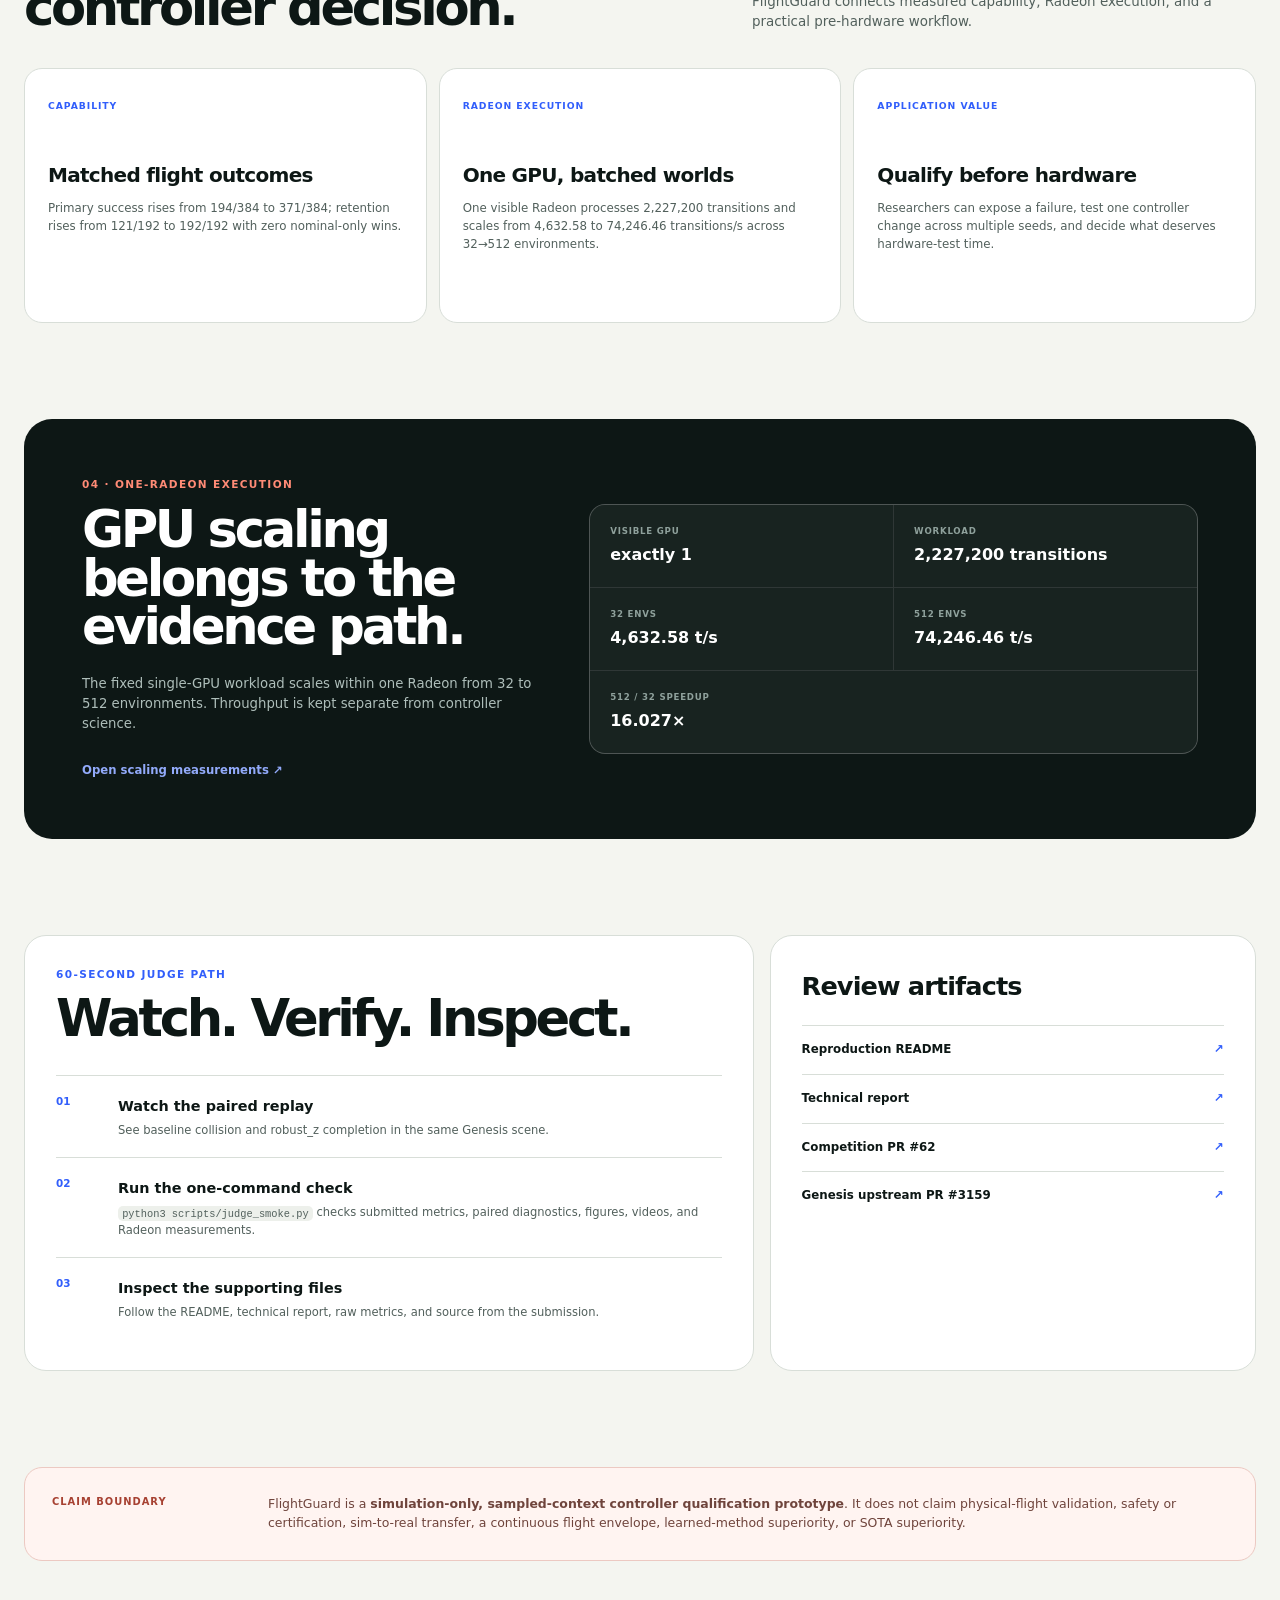
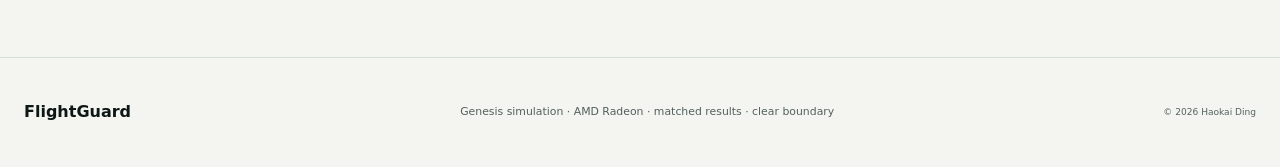
==== commit ca1565be: "Remove obsolete workflow video link" ====
--- a/index.html
+++ b/index.html
@@ -205,7 +205,6 @@
         <h3>Review artifacts</h3>
         <a href="https://github.com/HaokaiDing/Radeon-hackathon-2026-07/blob/track3-faultfork/submissions/track3-flightguard/README.md"><span>Reproduction README</span><b>↗</b></a>
         <a href="https://github.com/HaokaiDing/Radeon-hackathon-2026-07/blob/track3-faultfork/submissions/track3-flightguard/docs/technical-report.md"><span>Technical report</span><b>↗</b></a>
-        <a href="https://github.com/HaokaiDing/Radeon-hackathon-2026-07/blob/track3-faultfork/submissions/track3-flightguard/submission/flightguard-challenge-arena-workflow-demo-v3.mp4"><span>3.5-minute workflow video</span><b>↗</b></a>
         <a href="https://github.com/AMD-DEV-CONTEST/Radeon-hackathon-2026-07/pull/62"><span>Competition PR #62</span><b>↗</b></a>
         <a href="https://github.com/Genesis-Embodied-AI/genesis-world/pull/3159"><span>Genesis upstream PR #3159</span><b>↗</b></a>
       </div>
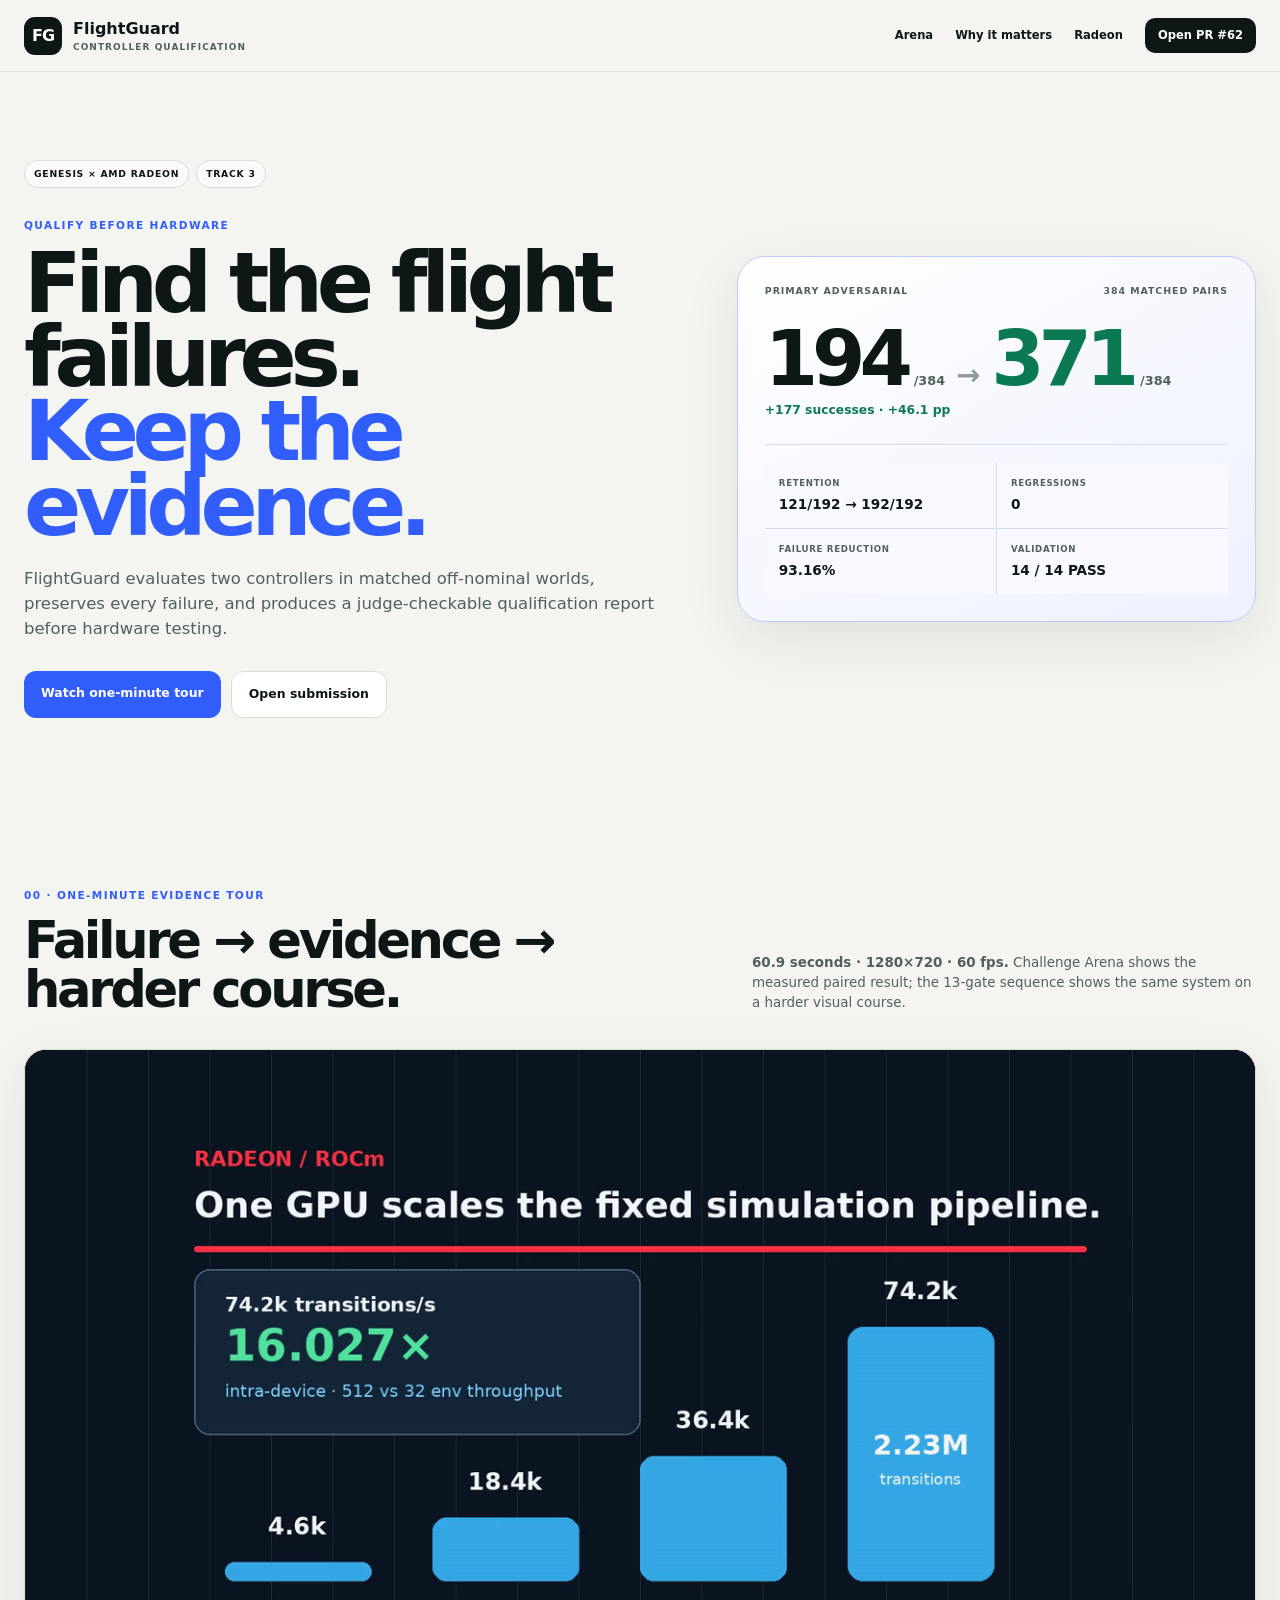
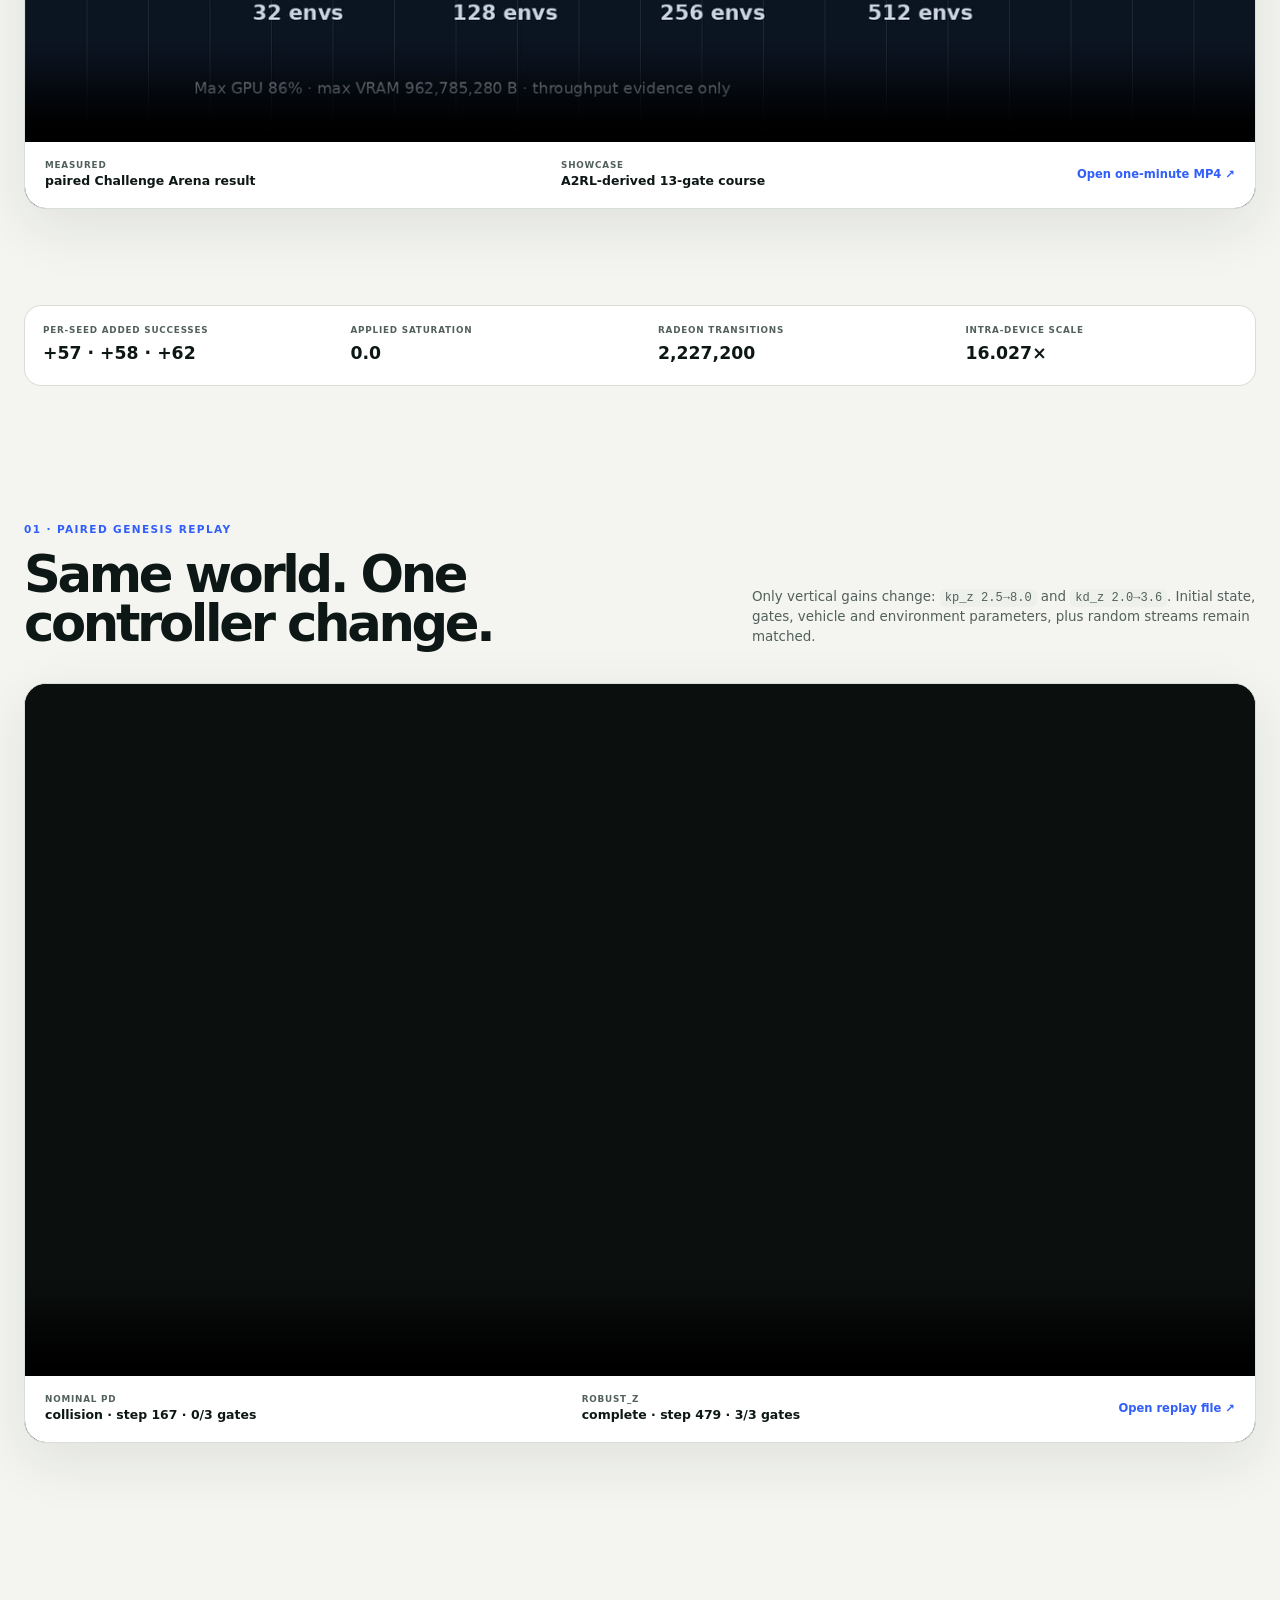
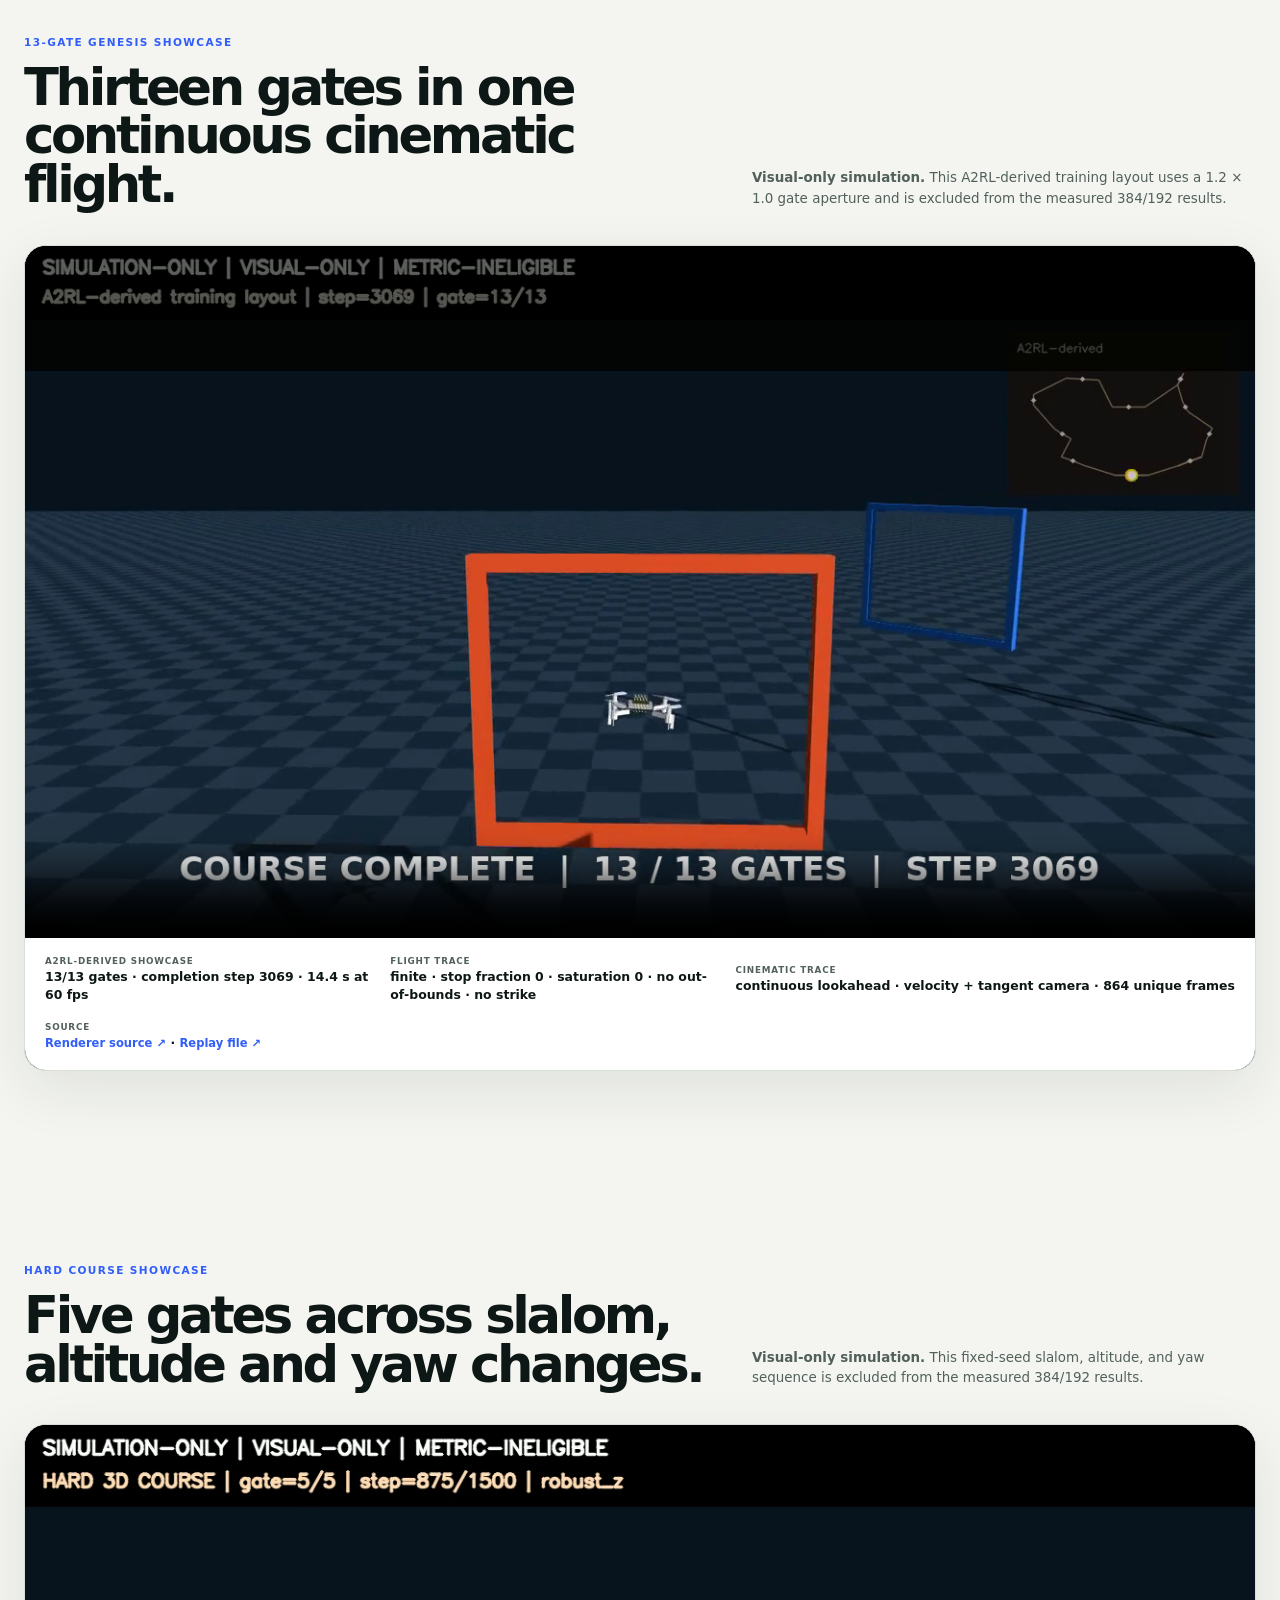
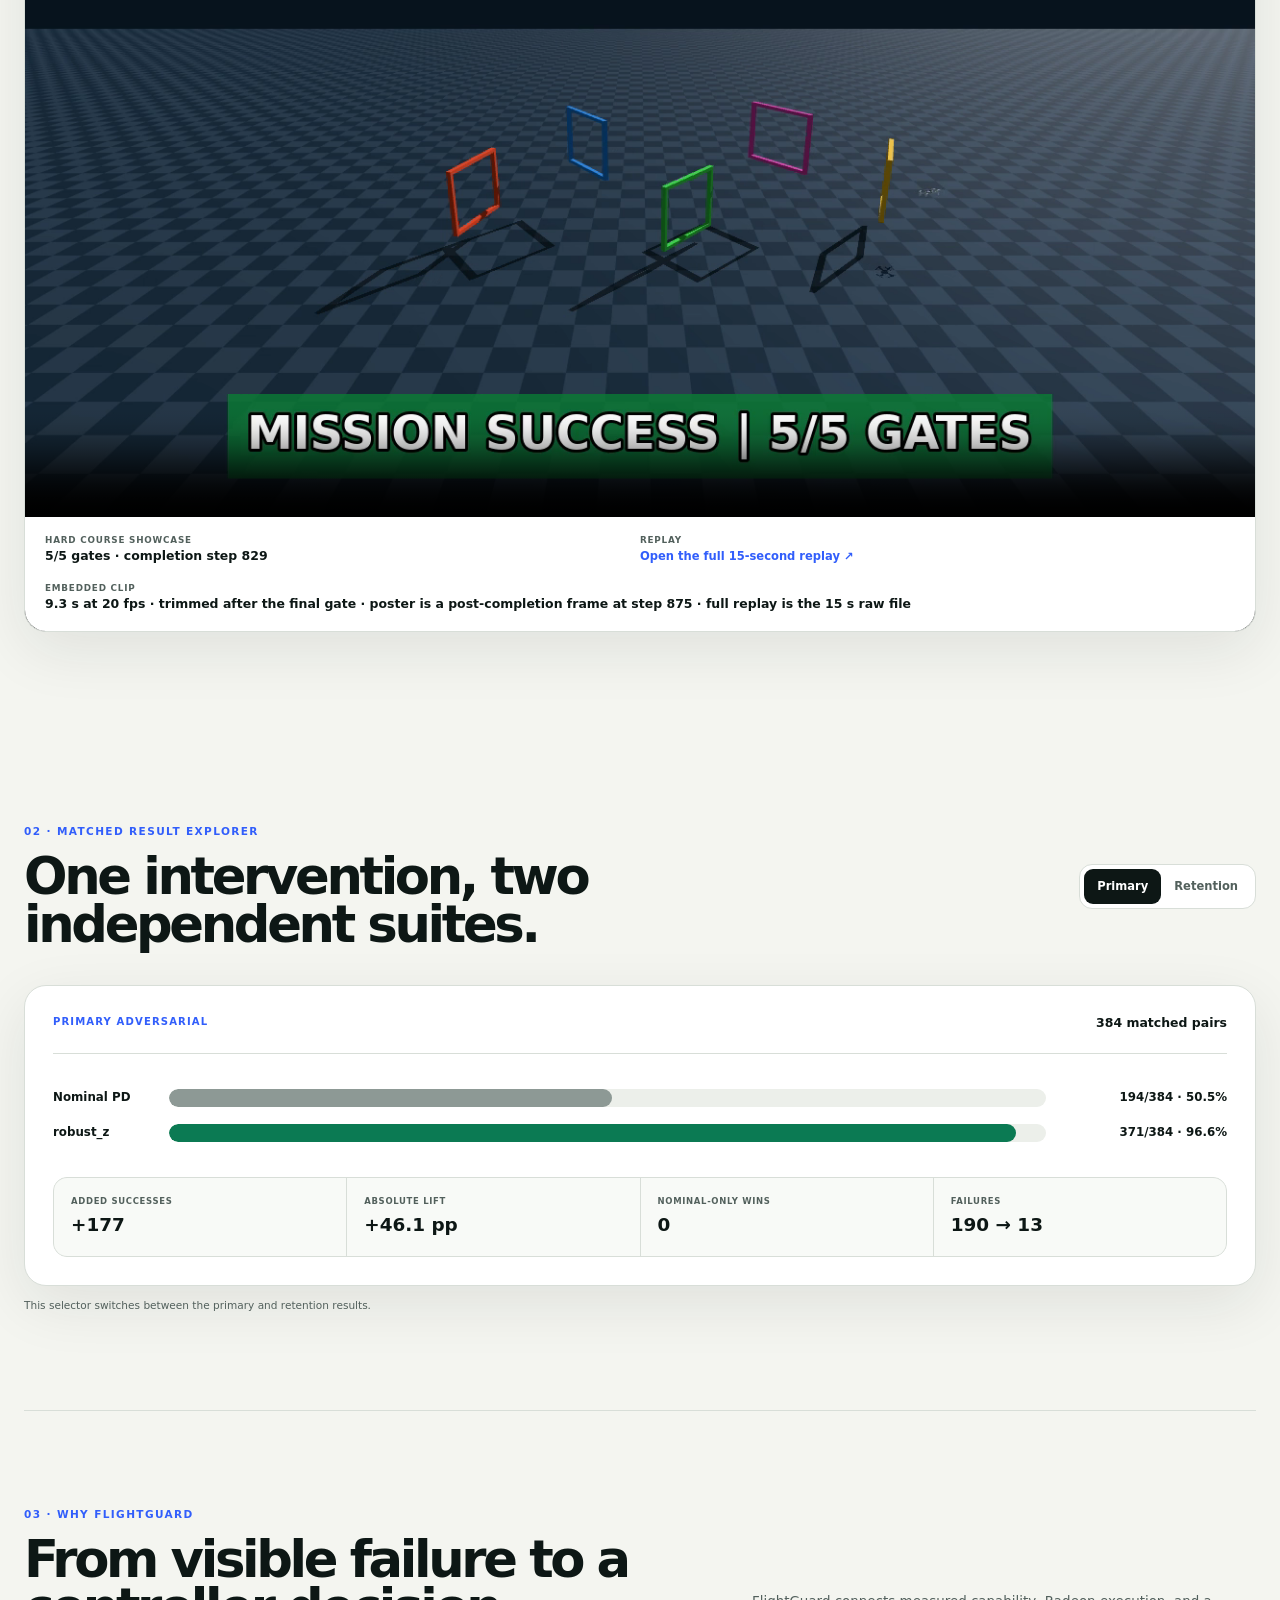
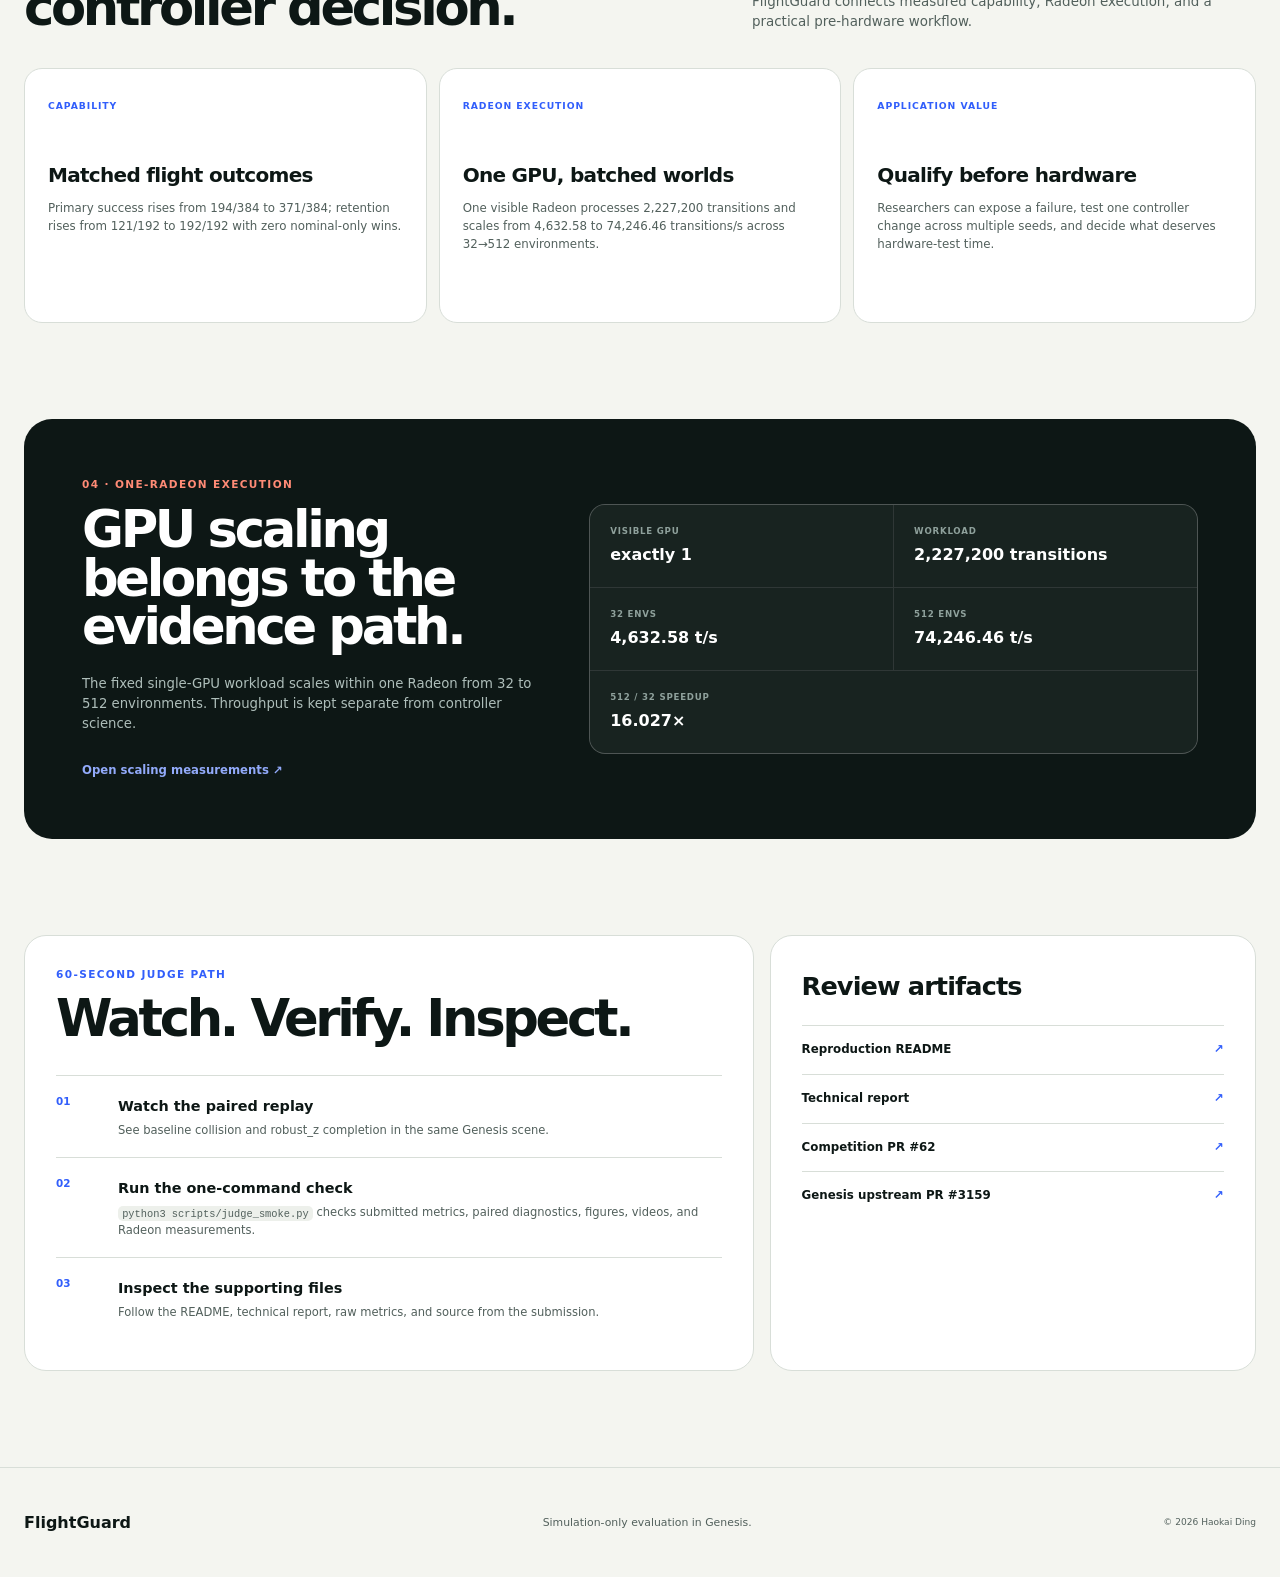
==== commit 318bc47a: "Simplify simulation boundary copy" ====
--- a/index.html
+++ b/index.html
@@ -34,7 +34,6 @@
     <section class="hero">
       <div class="hero-copy">
         <div class="pills">
-          <span>SIMULATION-ONLY</span>
           <span>GENESIS × AMD RADEON</span>
           <span>TRACK 3</span>
         </div>
@@ -210,13 +209,9 @@
       </div>
     </section>
 
-    <section class="boundary">
-      <span>CLAIM BOUNDARY</span>
-      <p>FlightGuard is a <strong>simulation-only, sampled-context controller qualification prototype</strong>. It does not claim physical-flight validation, safety or certification, sim-to-real transfer, a continuous flight envelope, learned-method superiority, or SOTA superiority.</p>
-    </section>
   </main>
 
-  <footer><strong>FlightGuard</strong><span>Genesis simulation · AMD Radeon · matched results · clear boundary</span><small>© <span id="year">2026</span> Haokai Ding</small></footer>
+  <footer><strong>FlightGuard</strong><span>Simulation-only evaluation in Genesis.</span><small>© <span id="year">2026</span> Haokai Ding</small></footer>
   <script src="./app.js"></script>
 </body>
 </html>
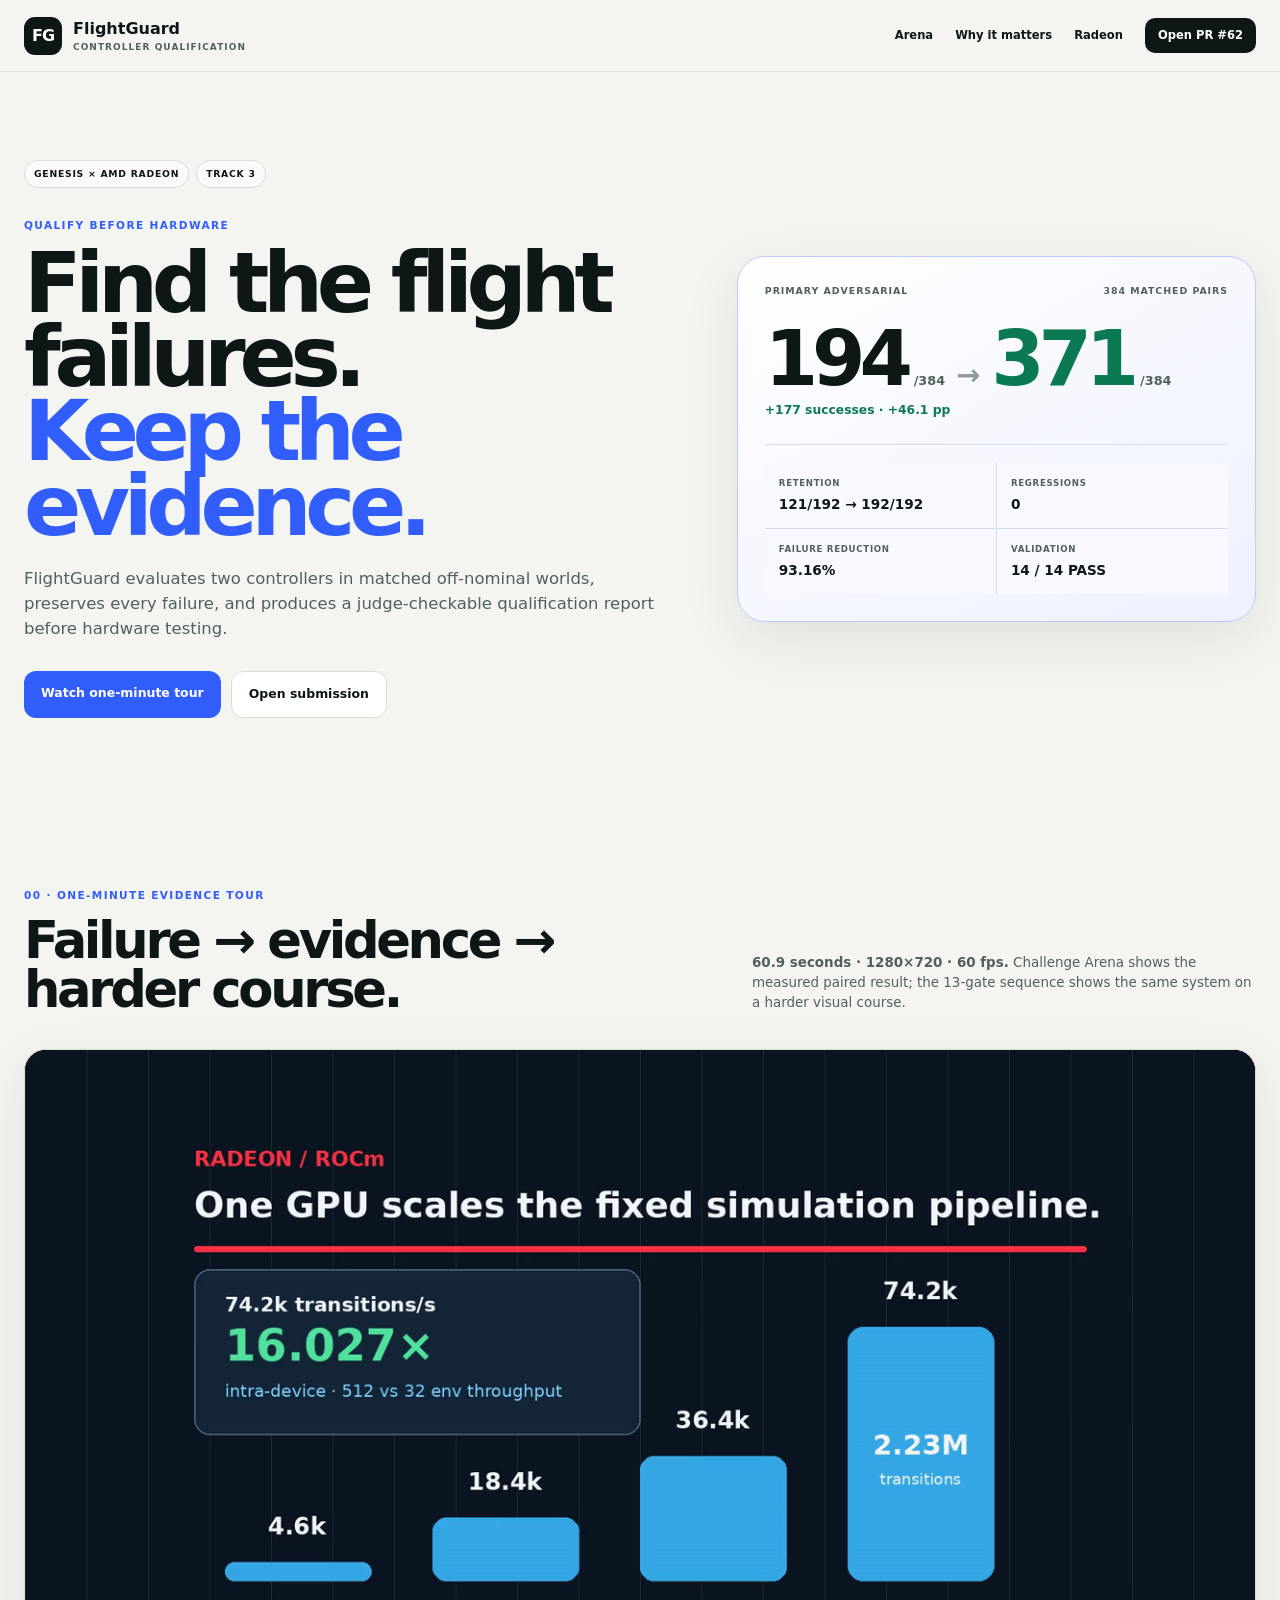
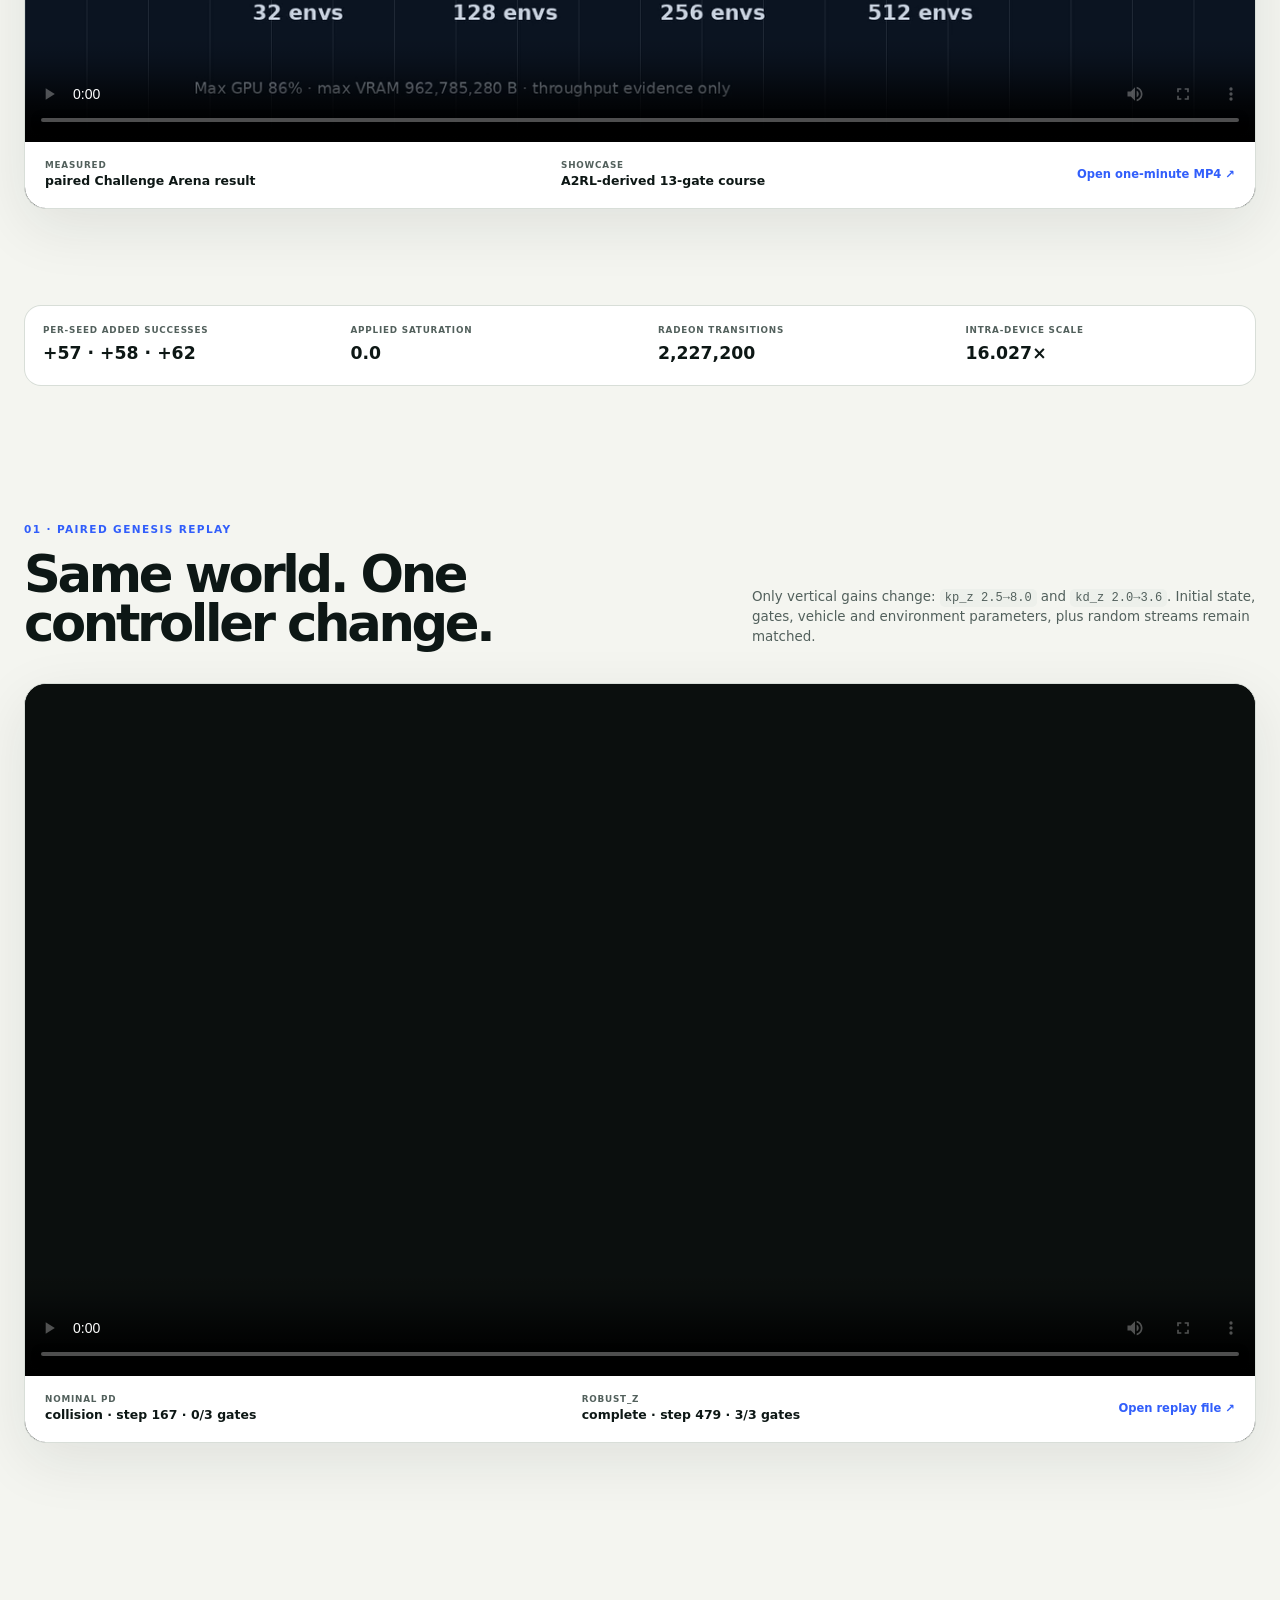
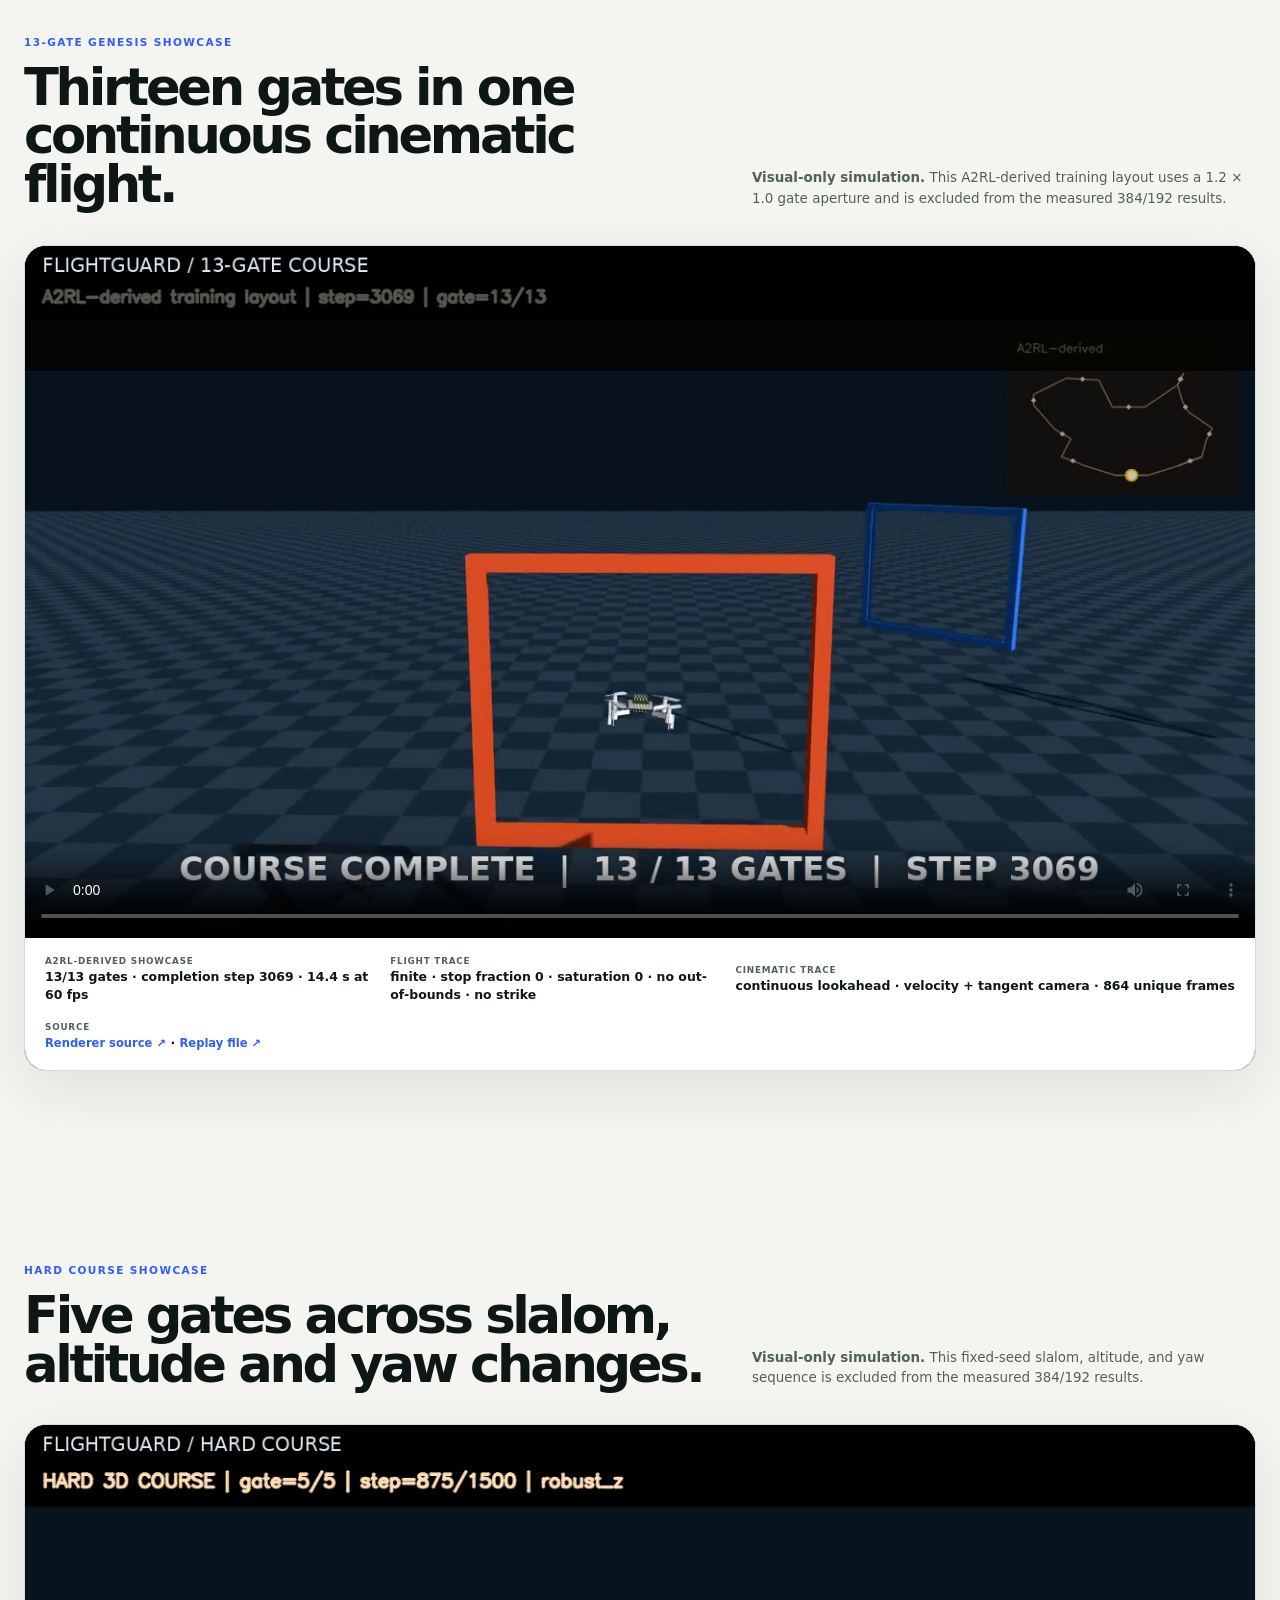
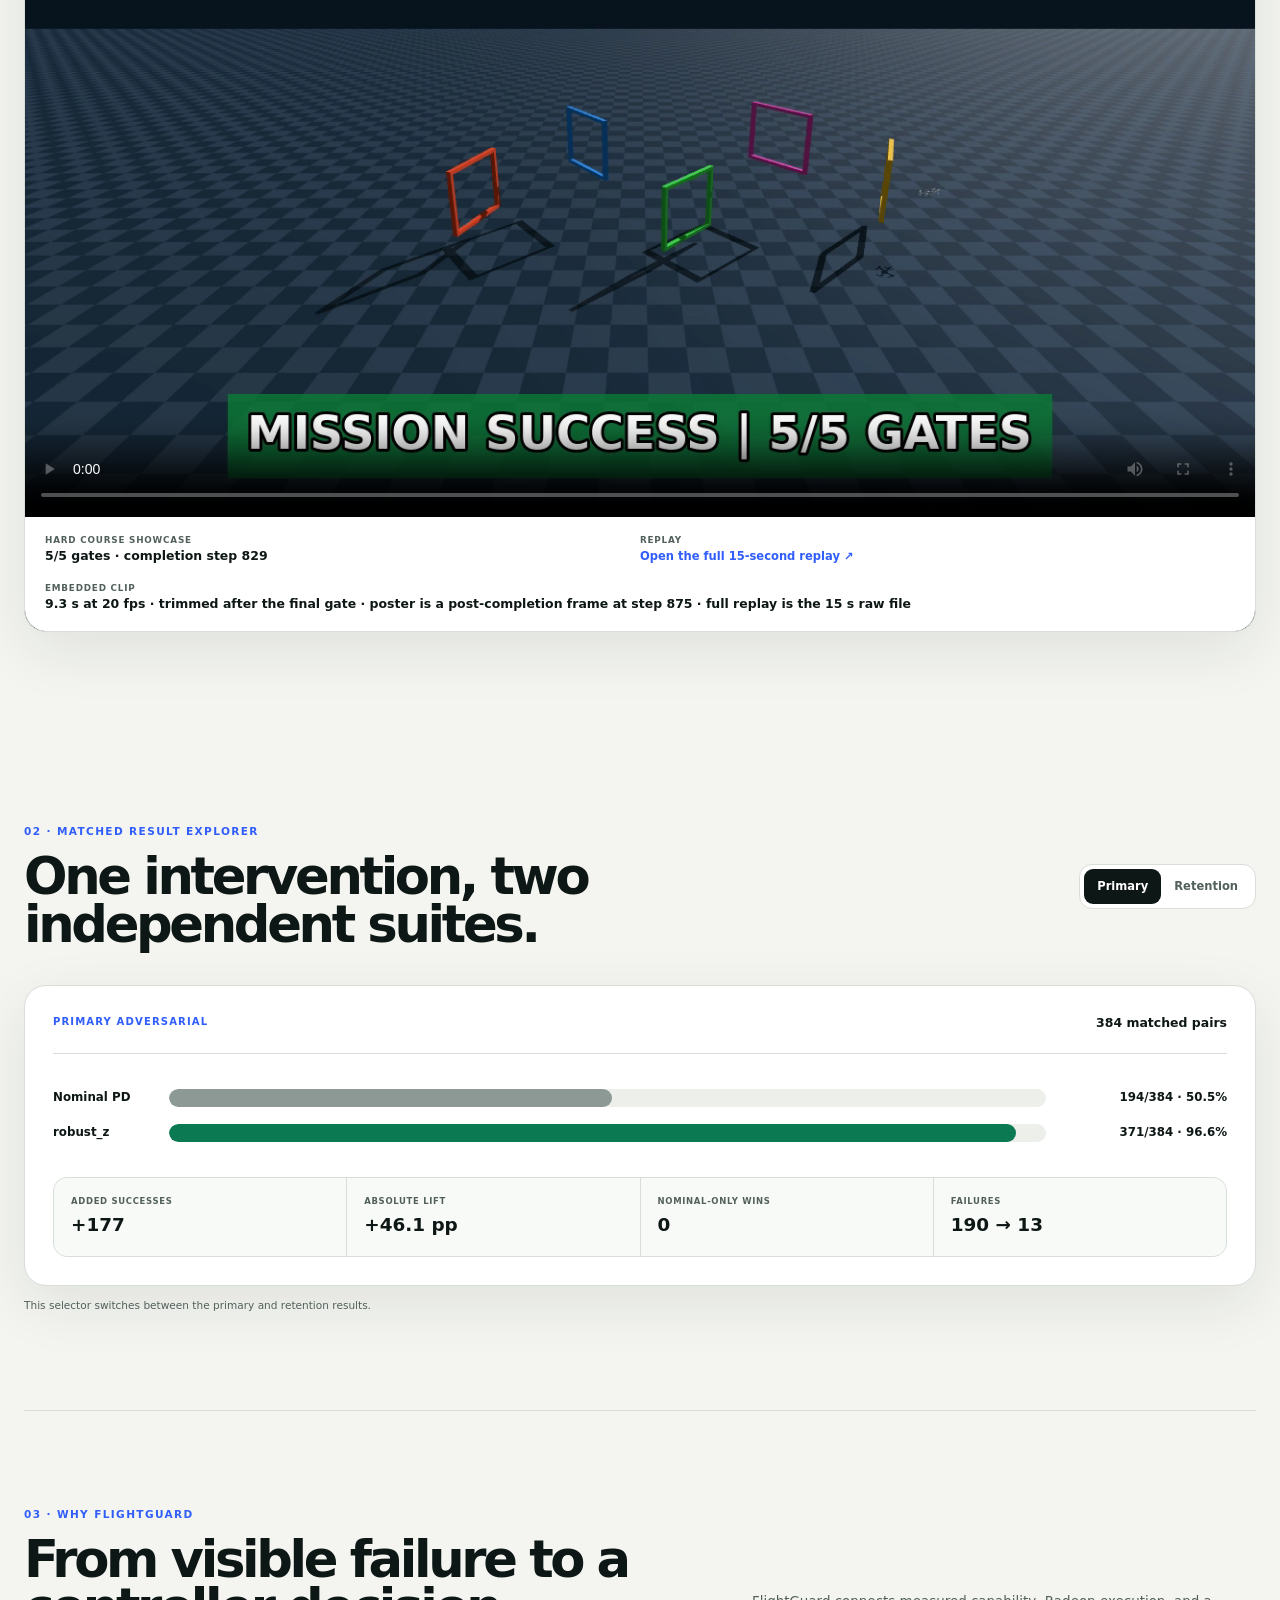
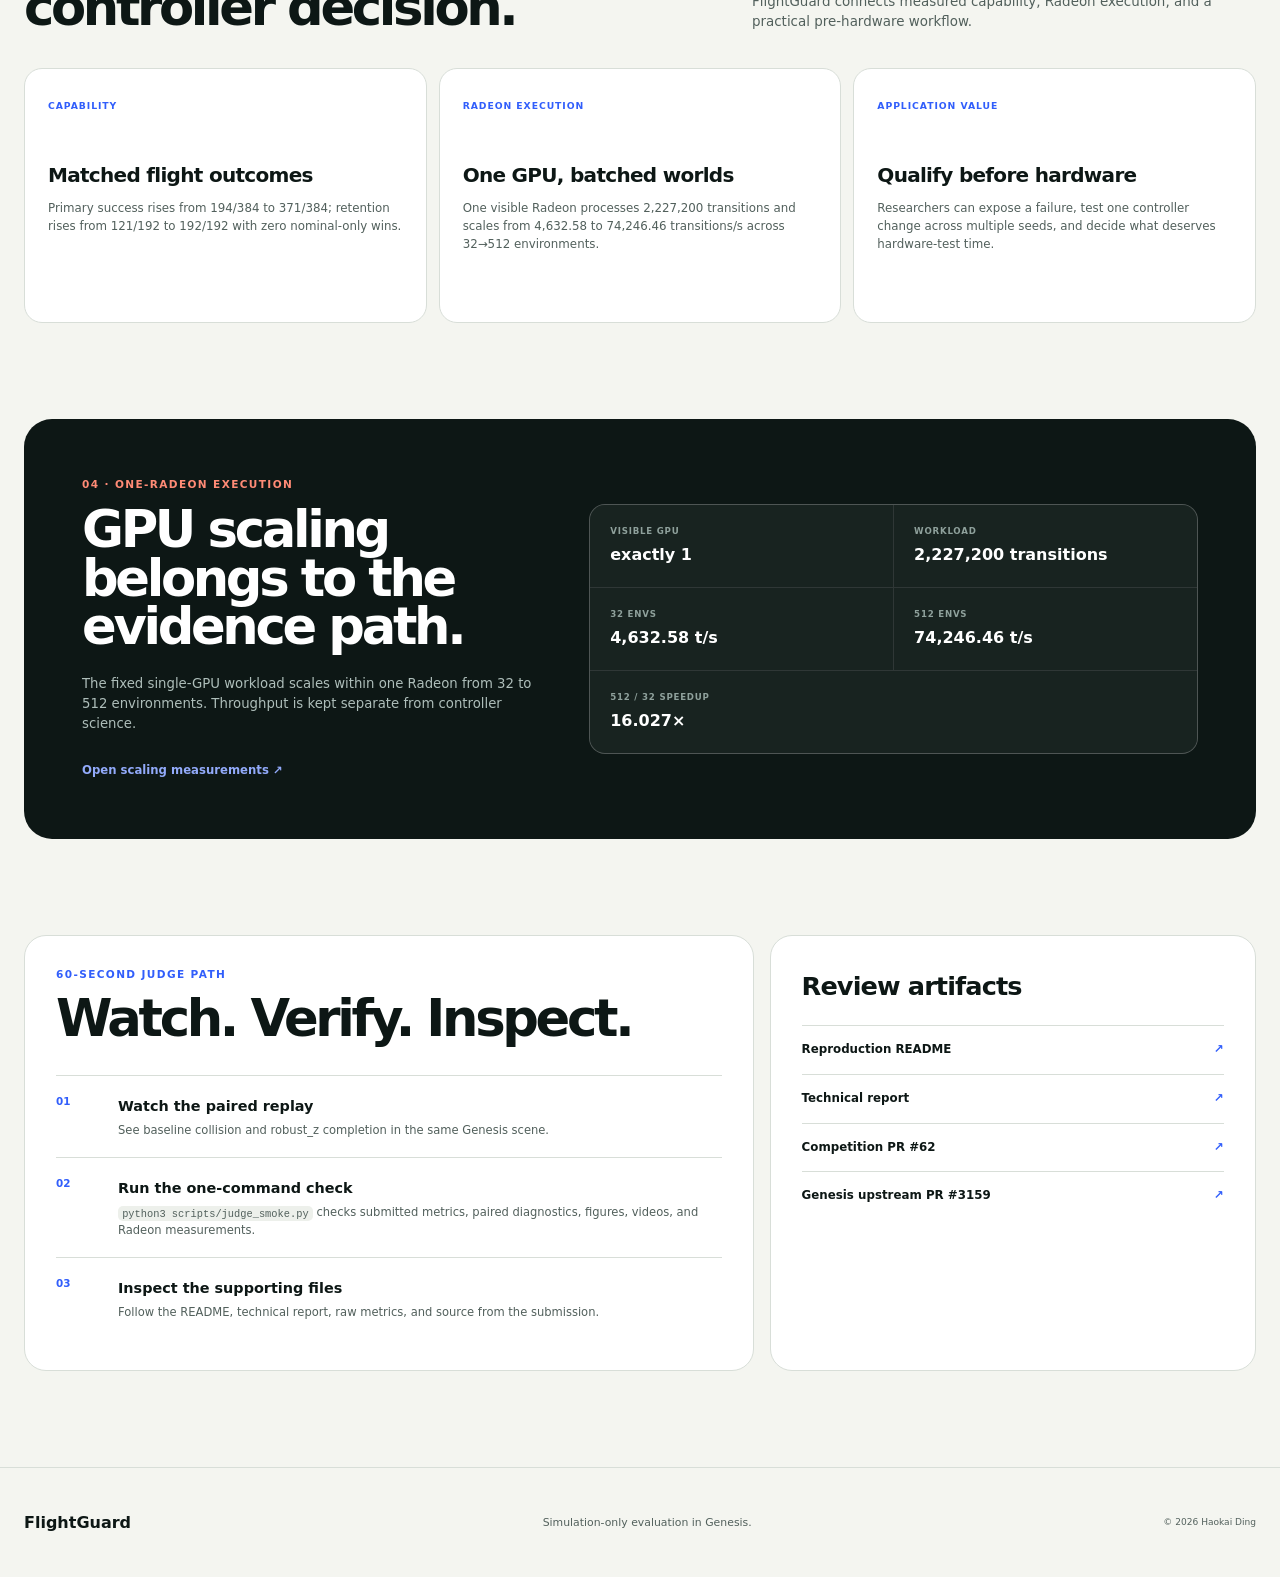
==== commit 9eb0f5fc: "Polish FlightGuard course visuals" ====
--- a/index.html
+++ b/index.html
@@ -107,8 +107,8 @@
         <p><strong>Visual-only simulation.</strong> This A2RL-derived training layout uses a 1.2 × 1.0 gate aperture and is excluded from the measured 384/192 results.</p>
       </div>
       <div class="video-shell">
-        <video controls preload="metadata" poster="flightguard-a2rl-course-visual-v3-cinematic-poster.png?v=3918af4f0895" aria-label="A2RL-derived cinematic showcase: 13 of 13 gates, completion step 3069." aria-describedby="caption-a2rl">
-          <source src="flightguard-a2rl-course-visual-v3-cinematic.mp4?v=125d0740a408" type="video/mp4">
+        <video controls preload="metadata" poster="flightguard-a2rl-course-visual-v3-cinematic-poster.png?v=polish-1" aria-label="A2RL-derived cinematic showcase: 13 of 13 gates, completion step 3069." aria-describedby="caption-a2rl">
+          <source src="flightguard-a2rl-course-visual-v3-cinematic.mp4?v=polish-1" type="video/mp4">
           Your browser cannot play this video. Use the evidence links below.
         </video>
         <div class="video-caption" id="caption-a2rl">
@@ -126,8 +126,8 @@
         <p><strong>Visual-only simulation.</strong> This fixed-seed slalom, altitude, and yaw sequence is excluded from the measured 384/192 results.</p>
       </div>
       <div class="video-shell">
-        <video controls preload="metadata" poster="flightguard-genesis-hard-course-visual-v1-poster.png?v=4ce7bb2257d1" aria-label="Hard course showcase: mission success with 5 of 5 gates at completion step 829." aria-describedby="caption-hard">
-          <source src="flightguard-genesis-hard-course-visual-v1-web.mp4?v=da1ffea35a8d" type="video/mp4">
+        <video controls preload="metadata" poster="flightguard-genesis-hard-course-visual-v1-poster.png?v=polish-1" aria-label="Hard course showcase: mission success with 5 of 5 gates at completion step 829." aria-describedby="caption-hard">
+          <source src="flightguard-genesis-hard-course-visual-v1-web.mp4?v=polish-1" type="video/mp4">
           Your browser cannot play this video. Use the evidence links below.
         </video>
         <div class="video-caption" id="caption-hard">
--- a/styles.css
+++ b/styles.css
@@ -39,5 +39,5 @@
 footer{display:flex;gap:24px;align-items:center;justify-content:space-between;min-height:110px;padding:0 max(24px,calc((100vw - 1240px)/2));border-top:1px solid var(--line);color:var(--muted);font-size:.68rem}footer strong{color:var(--ink);font-size:1rem}
 code{padding:.15em .4em;border-radius:5px;background:#edf0eb;font-family:ui-monospace,SFMono-Regular,Menlo,monospace;font-size:.9em}
 @media(max-width:980px){.hero,.section-head,.radeon{grid-template-columns:1fr}.hero{gap:34px}.story-grid{grid-template-columns:1fr}.story-grid article{grid-column:auto}.proof-strip{grid-template-columns:1fr 1fr}.radeon{padding:38px}.video-caption{grid-template-columns:1fr 1fr}.video-caption a{grid-column:1/-1}.judge{grid-template-columns:1fr}}
-@media(max-width:680px){.topbar{position:static;padding:15px 18px}.topbar nav>a:not(.nav-cta){display:none}.hero,.section,.proof-strip,.boundary{width:min(100% - 28px,1240px)}.hero{min-height:auto;padding:65px 0 48px}h1{font-size:clamp(3.1rem,16vw,5rem)}.score-line strong{font-size:3.3rem}.score-grid,.proof-strip,.result-facts,.story-grid,.radeon-grid{grid-template-columns:1fr}.video-caption,.judge,.boundary{grid-template-columns:1fr}.bar-row{grid-template-columns:82px 1fr}.bar-row>strong{grid-column:2;text-align:left}.section{padding:70px 0}.radeon{padding:26px}.story-grid article{min-height:210px}.story-grid h3{margin-top:25px}.result-title{display:grid;gap:5px}footer{display:grid;padding:28px 18px}}
+@media(max-width:680px){.topbar{position:static;padding:15px 18px}.topbar nav>a:not(.nav-cta){display:none}.hero,.section,.proof-strip,.boundary{width:min(100% - 28px,1240px)}.hero{min-height:auto;padding:52px 0 40px}h1{font-size:clamp(3.1rem,16vw,5rem)}.score-line strong{font-size:3.3rem}.score-grid,.proof-strip,.result-facts,.story-grid,.radeon-grid{grid-template-columns:1fr}.video-caption,.judge,.boundary{grid-template-columns:1fr}.bar-row{grid-template-columns:82px 1fr}.bar-row>strong{grid-column:2;text-align:left}.section{padding:56px 0}.section-head{margin-bottom:28px}.video-caption{gap:12px;padding:14px 16px}.result-panel{padding:22px}.radeon{padding:22px}.story-grid article{min-height:210px}.story-grid h3{margin-top:25px}.result-title{display:grid;gap:5px}footer{display:grid;padding:24px 18px}}
 @media(prefers-reduced-motion:reduce){*{scroll-behavior:auto!important;transition:none!important}}
